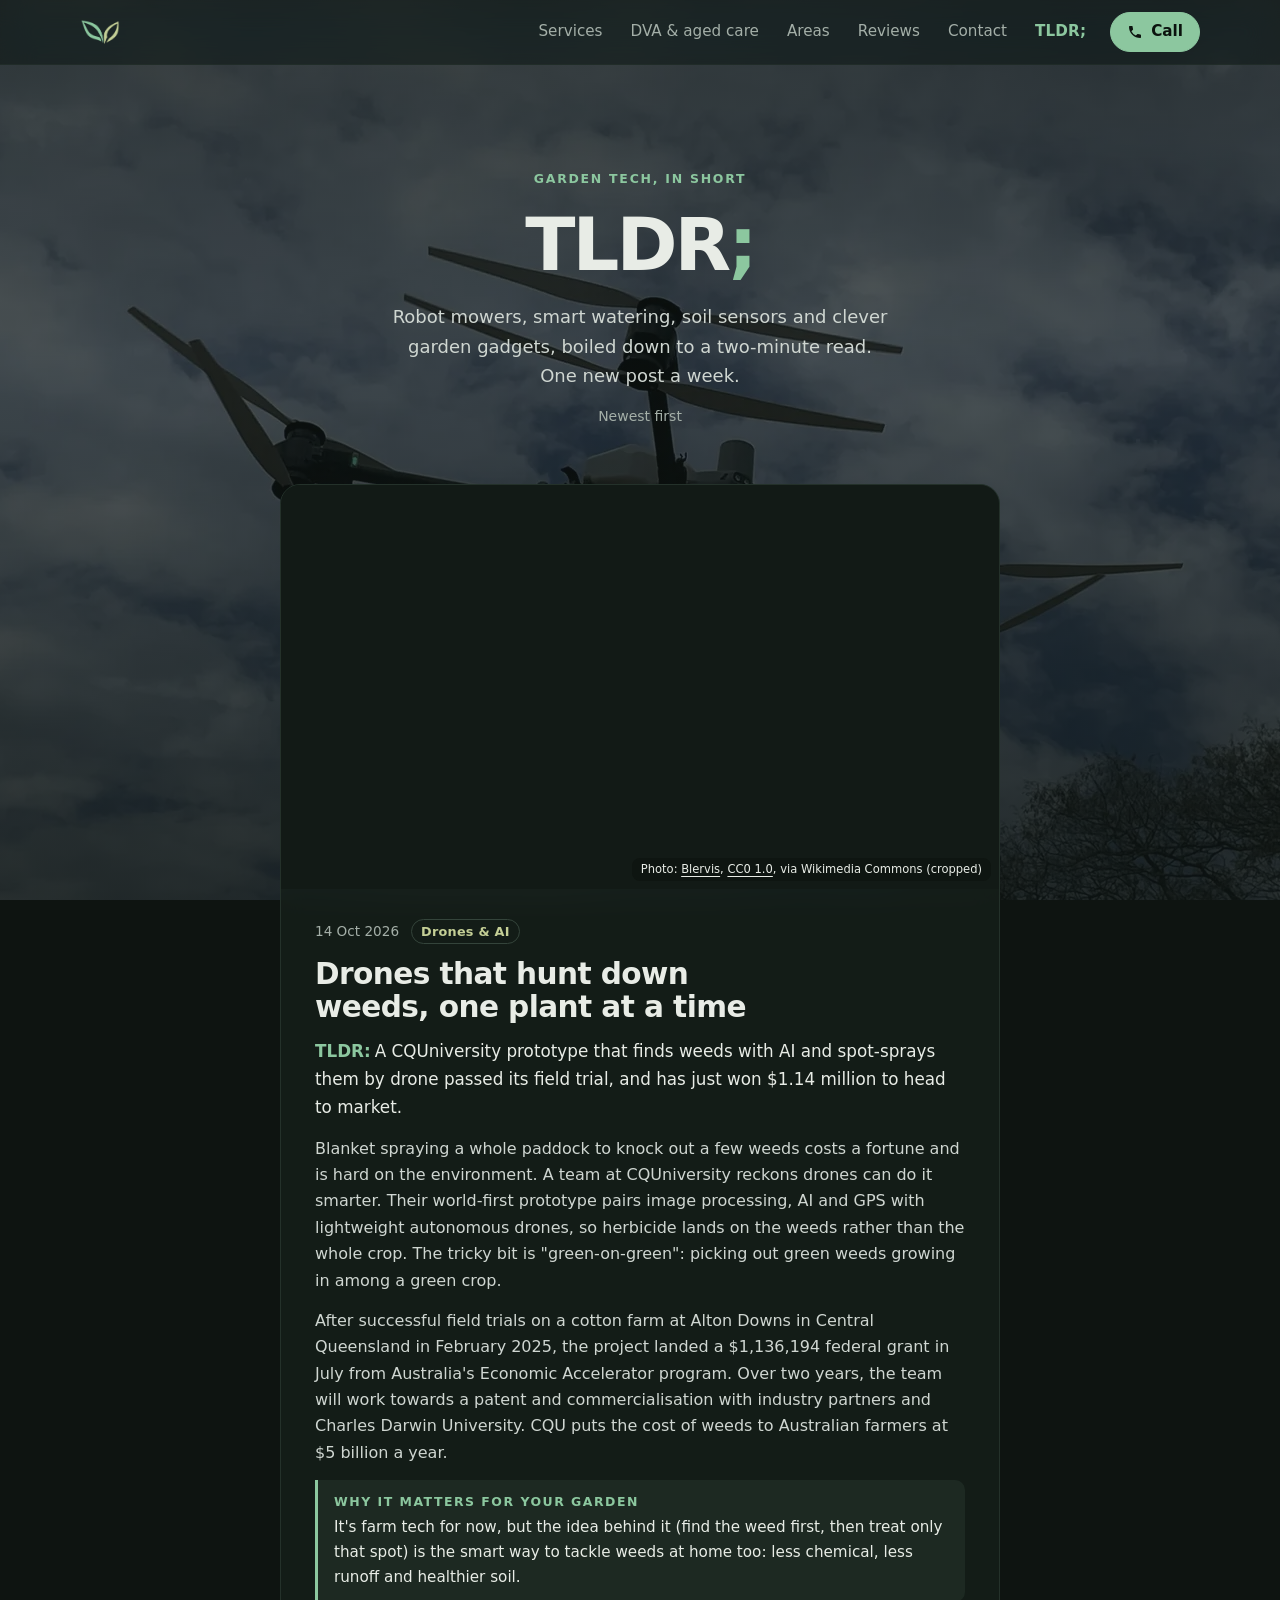
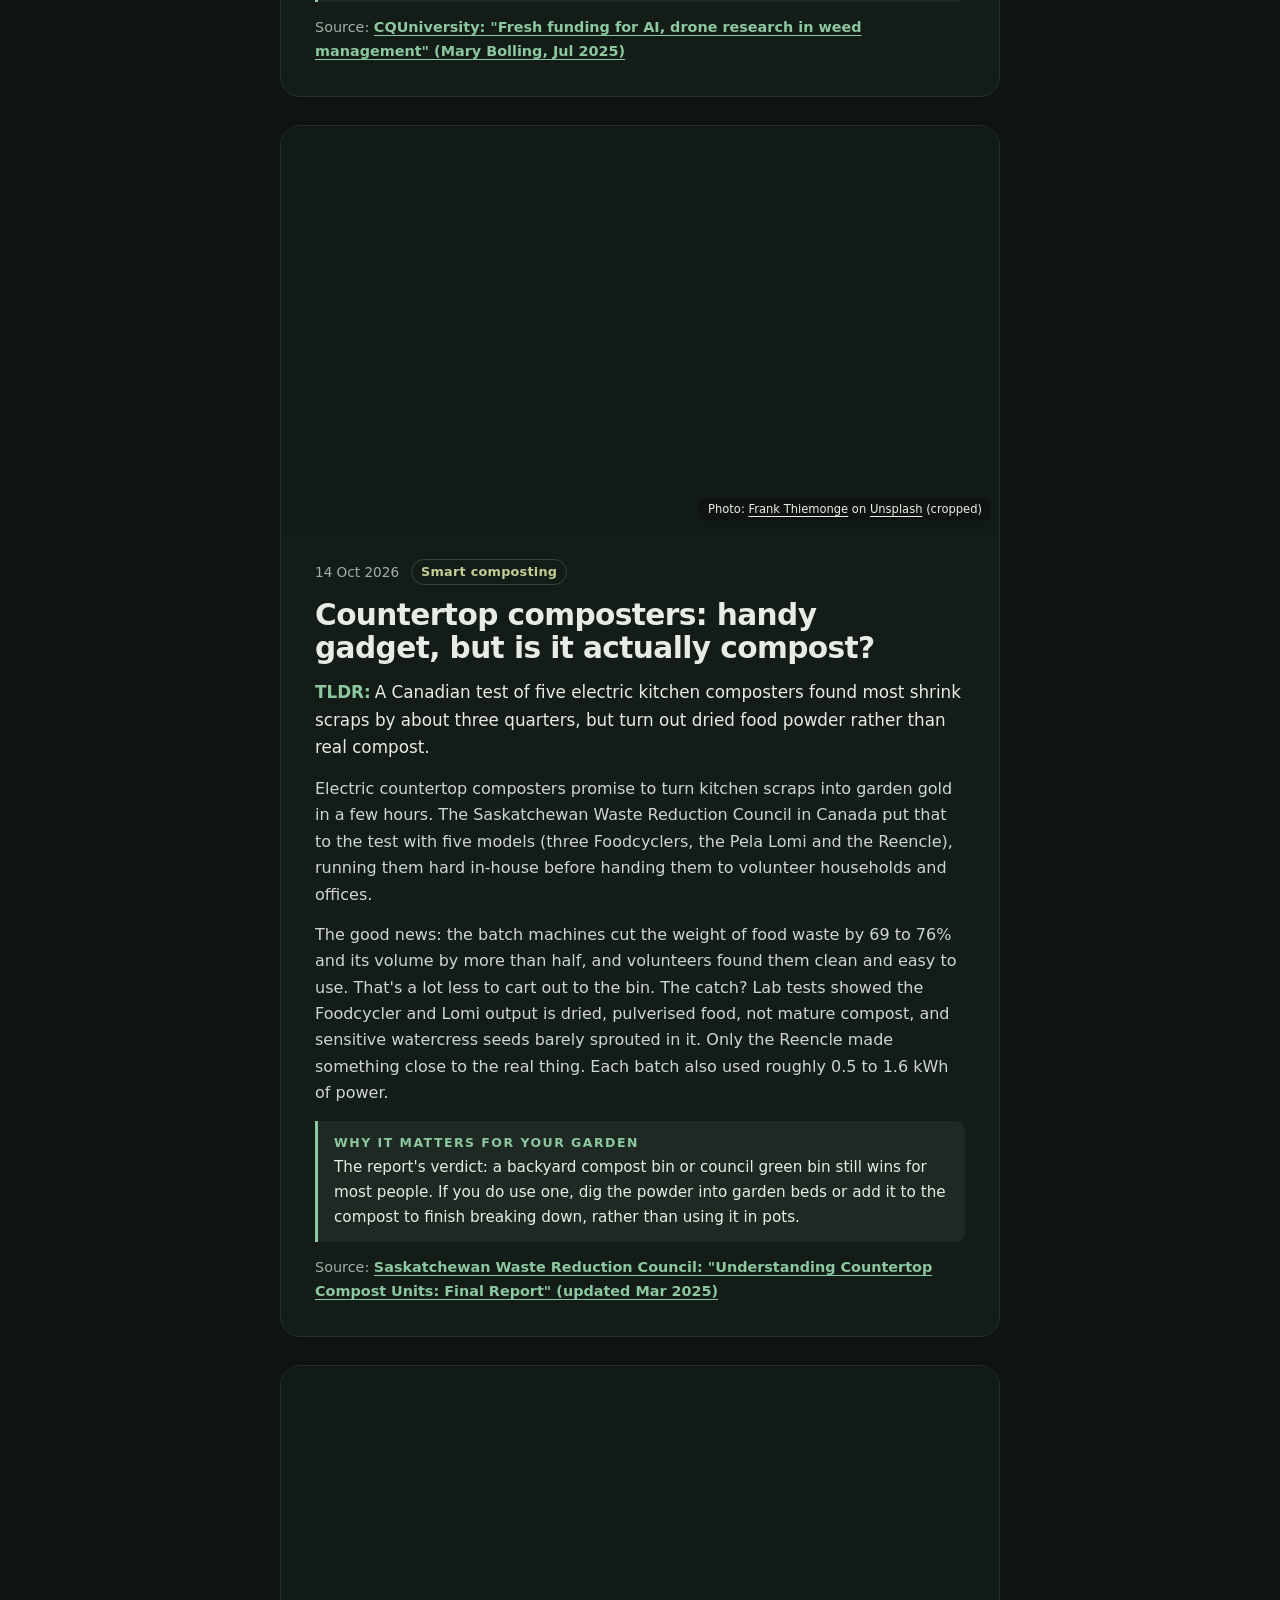
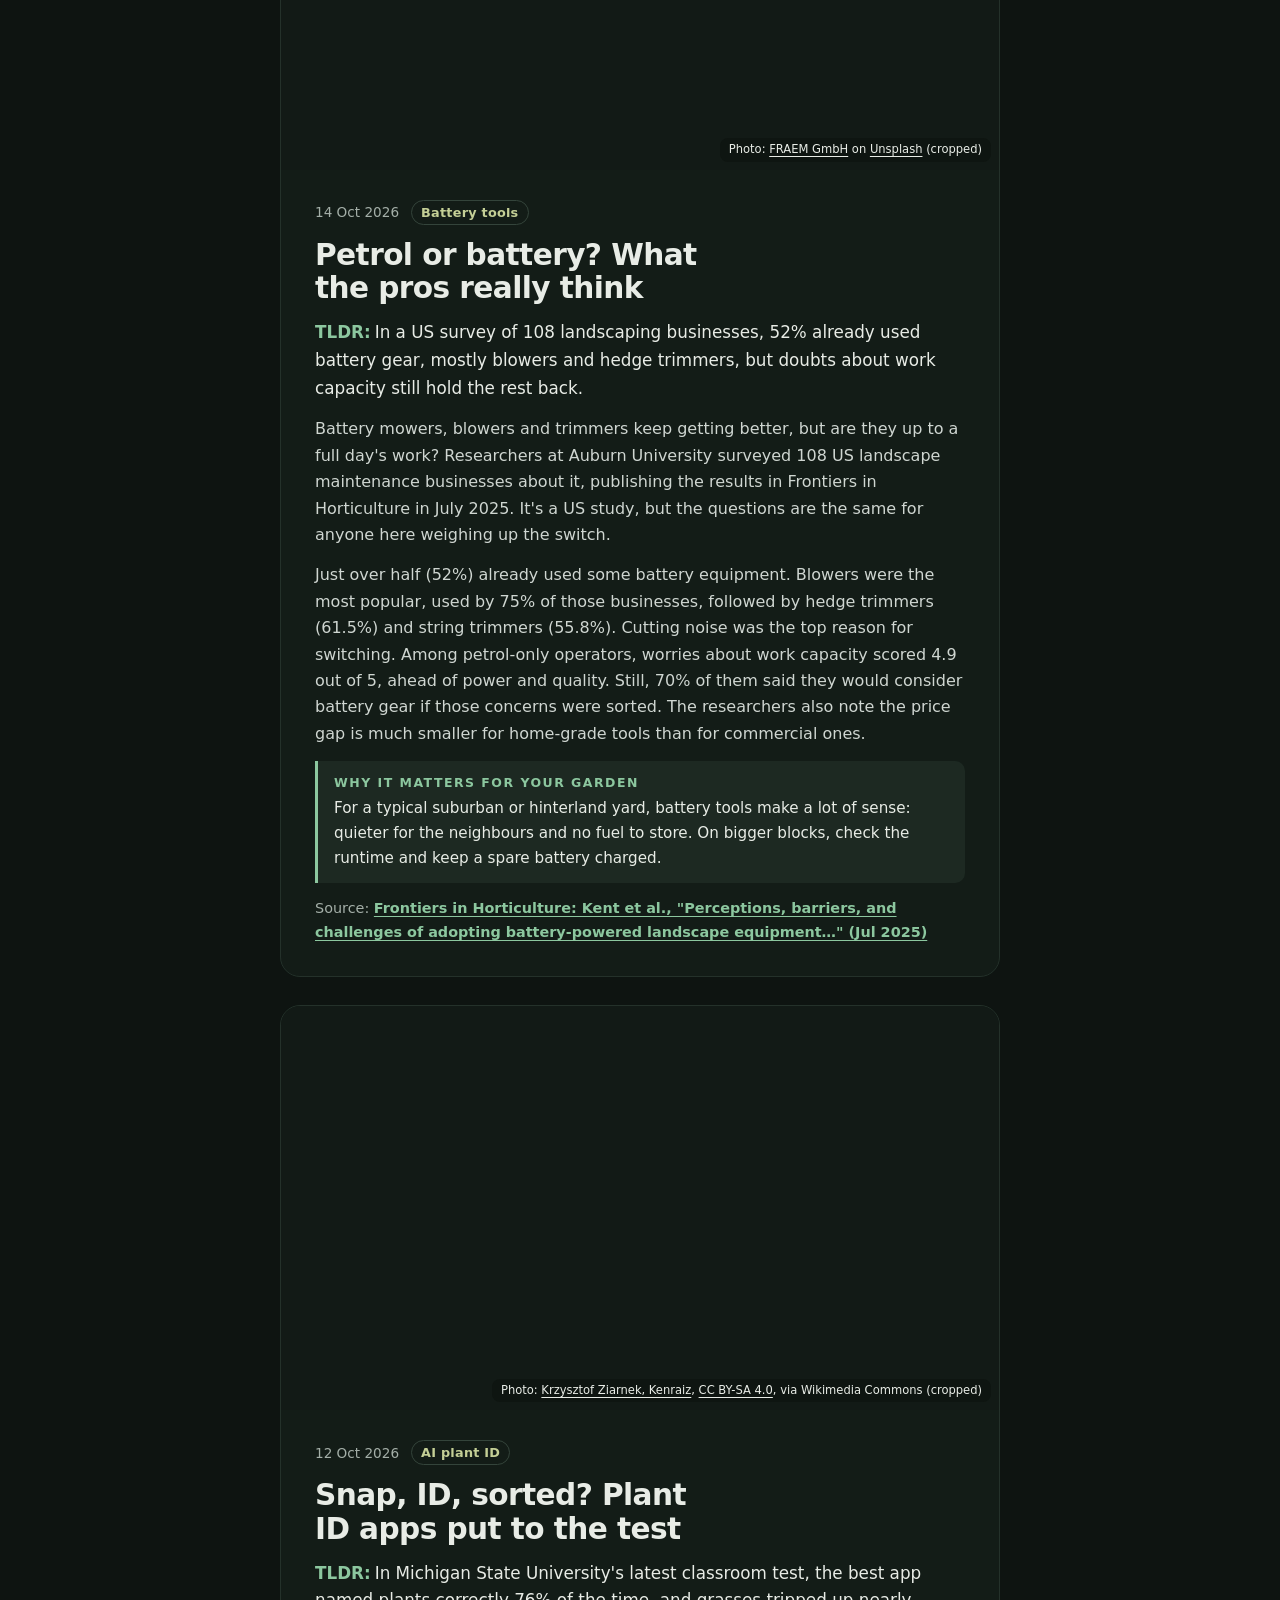
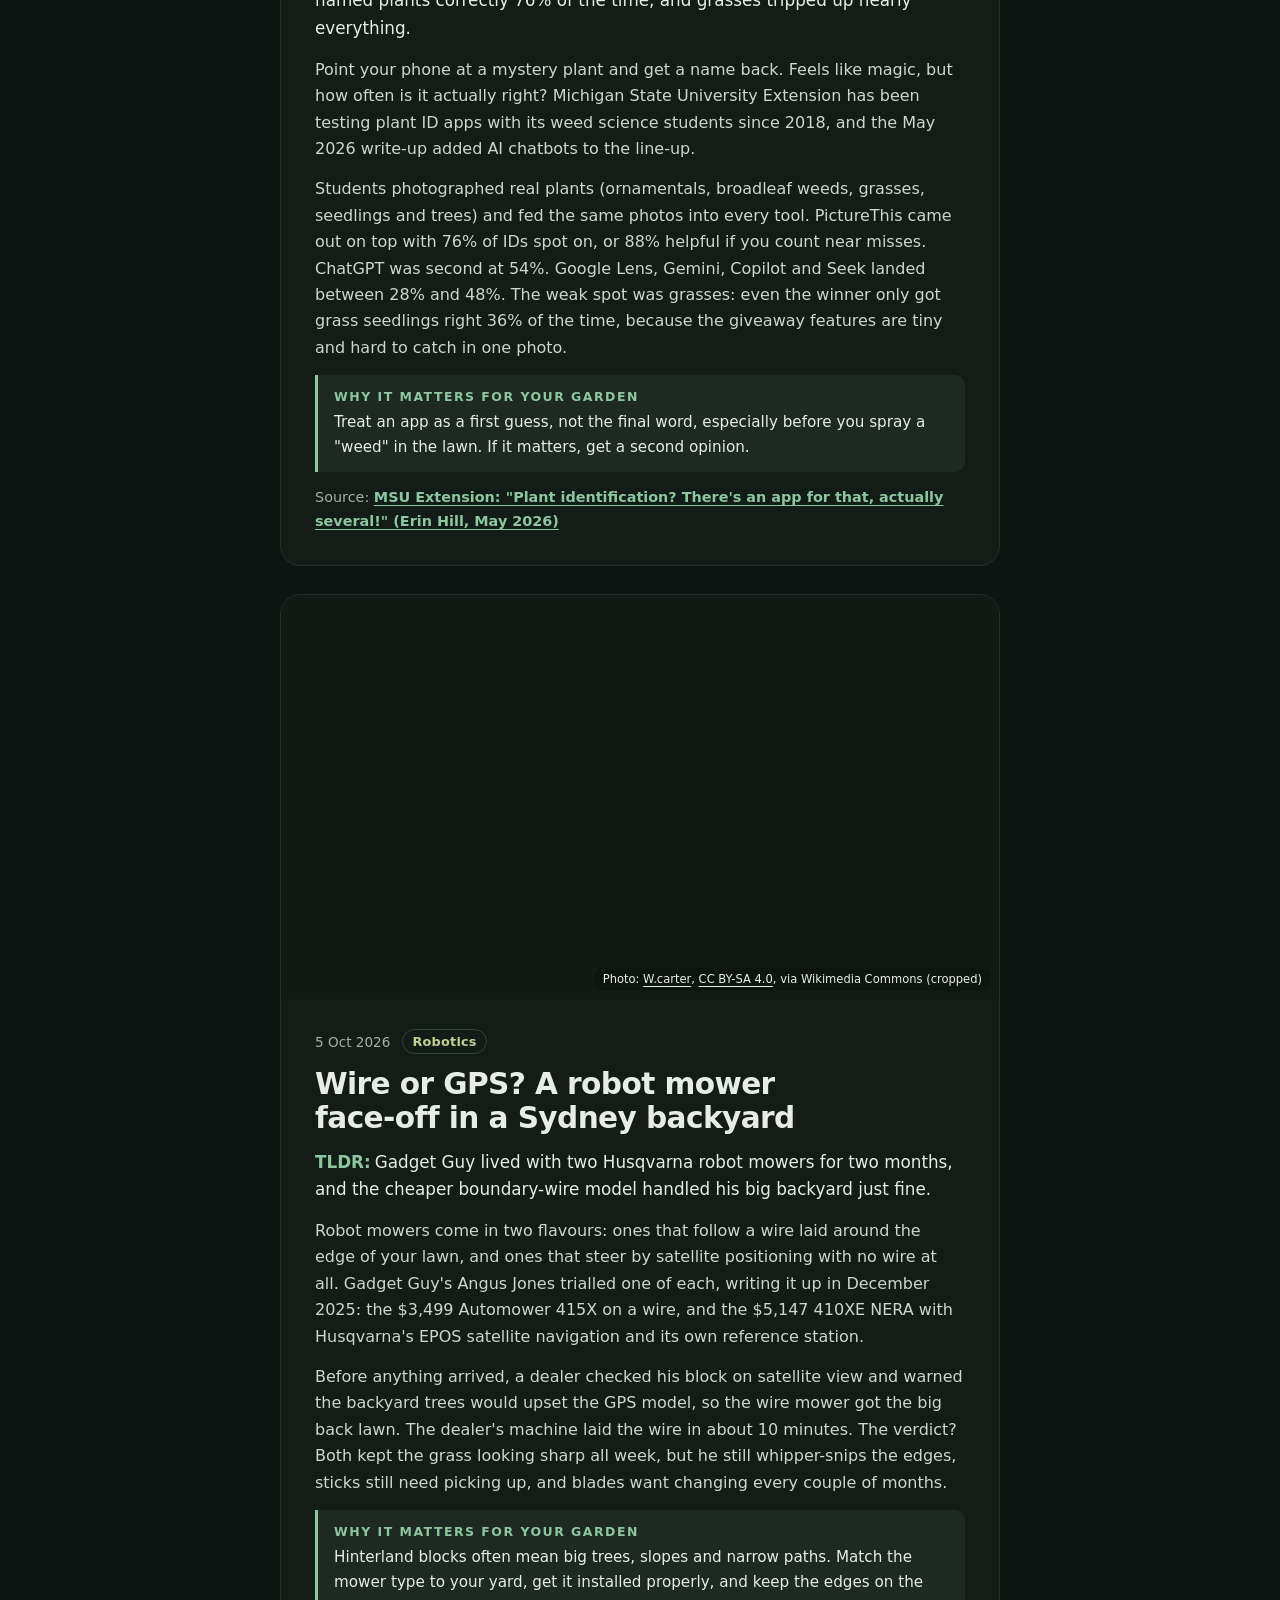
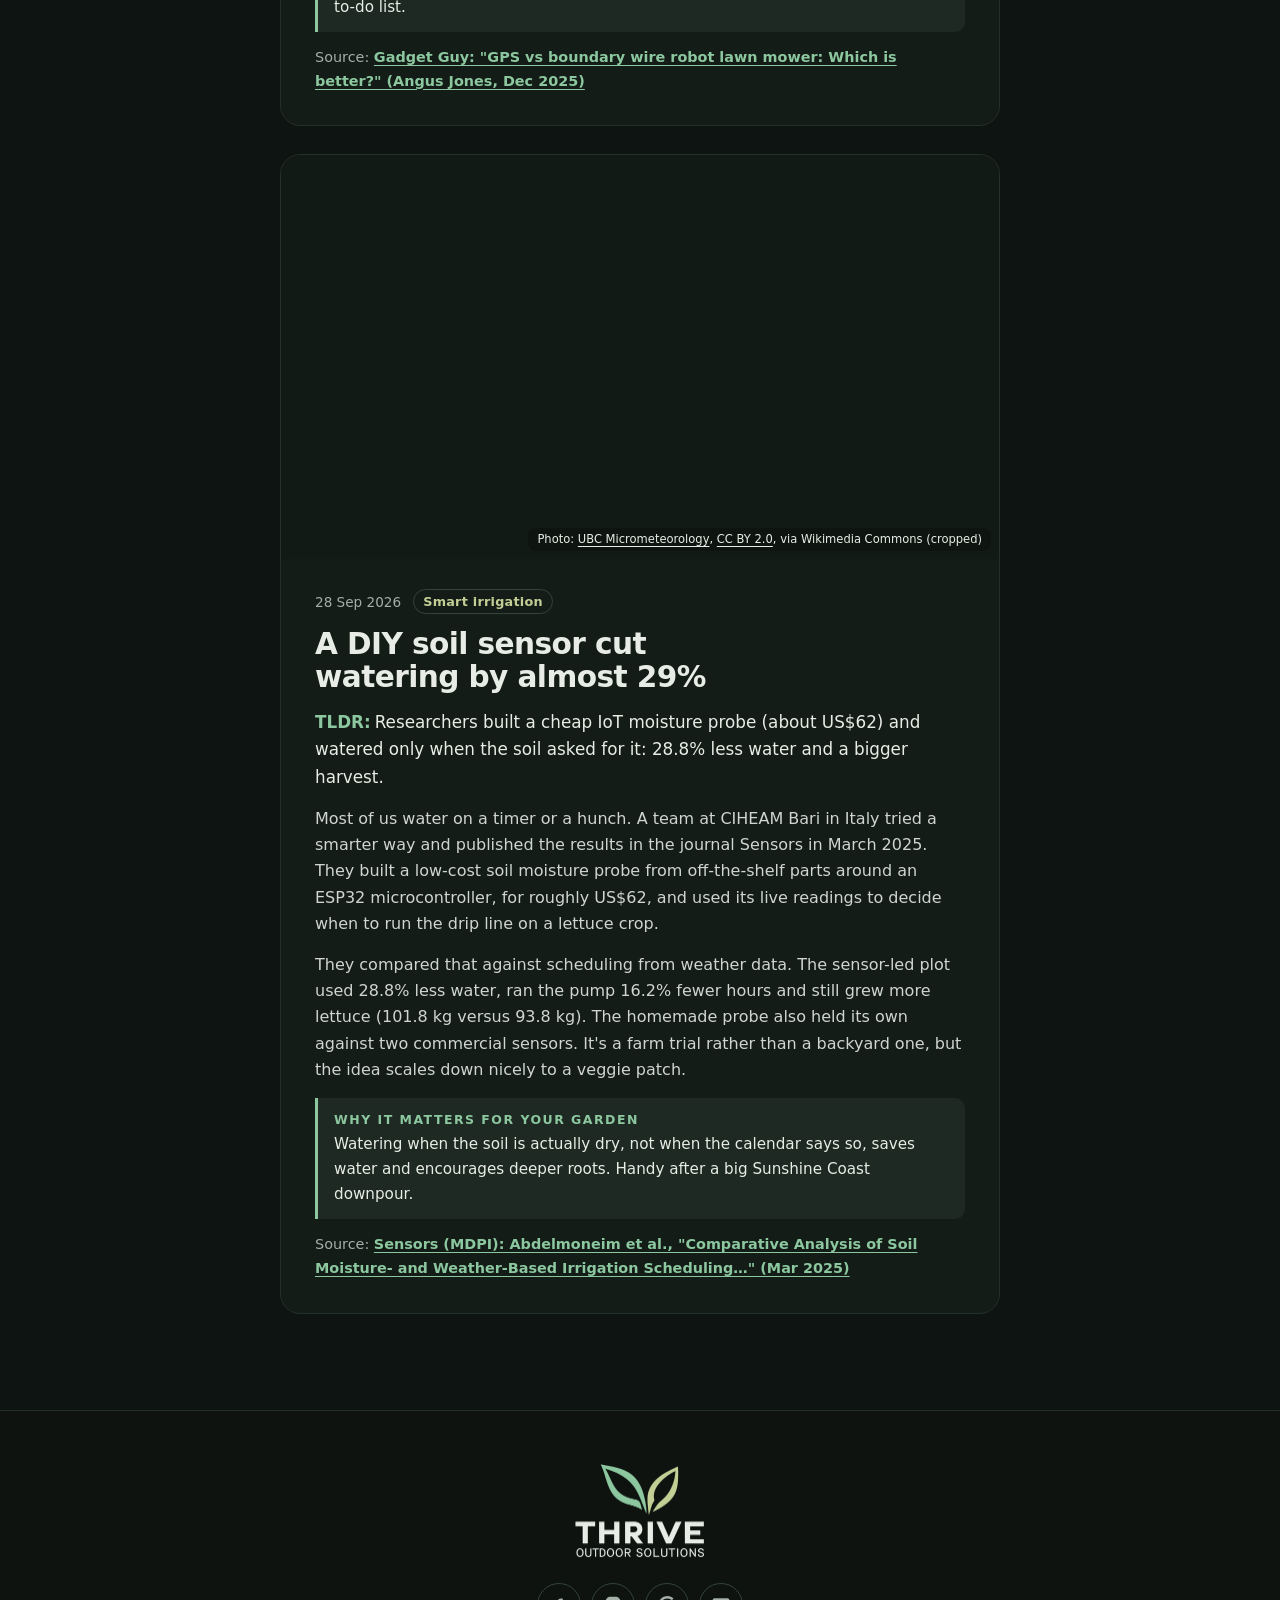
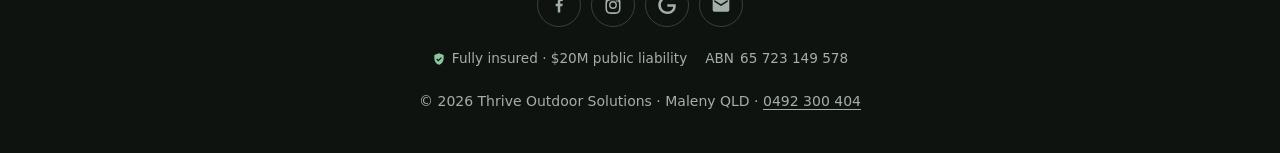
==== tldr/index.html @ 722aff58 "v19: coastal suburbs on service map Co-authored-by: Dante <realrealdante@users.noreply.github.com>" ====
<!doctype html>
<!--
  TLDR; feed. HOW TO ADD A WEEKLY POST (newest first, no build step):
  1. Photo: a properly licensed image (Wikimedia Commons CC0/CC BY/CC BY-SA, Unsplash/Pexels licence, or an
     official press image cleared for editorial use). Crop to 16:9, save EXIF-free as
     images/tldr-<slug>-800.webp/.jpg and images/tldr-<slug>-1600.webp/.jpg (e.g. with Pillow or Squoosh).
  2. Copy the newest <article class="post"> block below, paste it ABOVE it, and change: id, data-bg / data-bg-sm,
     the image paths + alt, the photo credit + licence, <time datetime> + date text, the tag, headline, TLDR line,
     the 100-170 word write-up, "Why it matters", and the Source link (keep target="_blank" rel="noopener noreferrer").
  3. Update <lastmod> for /tldr/ in sitemap.xml. That's it: the reveal animation and living background pick it up.
  No photo? Leave out data-bg/data-bg-sm and the <figure>; the background falls back to the job photos.
-->
<html lang="en-AU">
<head>
  <meta charset="utf-8">
  <meta name="viewport" content="width=device-width, initial-scale=1">
  <meta name="format-detection" content="telephone=no">
  <title>TLDR; Garden tech, in short | Thrive Outdoor Solutions</title>
  <meta name="description" content="Garden tech, in short: quick, plain-English reads on robot mowers, smart irrigation, soil sensors, AI plant ID and more. New post weekly.">
  <link rel="canonical" href="https://www.thriveoutdoorsolutions.com.au/tldr/">
  <meta name="theme-color" content="#0e1411">
  <link rel="icon" type="image/png" sizes="32x32" href="../images/favicon-32.png">
  <link rel="apple-touch-icon" href="../images/apple-touch-icon.png">
  <meta property="og:type" content="website">
  <meta property="og:locale" content="en_AU">
  <meta property="og:site_name" content="Thrive Outdoor Solutions">
  <meta property="og:url" content="https://www.thriveoutdoorsolutions.com.au/tldr/">
  <meta property="og:title" content="TLDR; Garden tech, in short | Thrive Outdoor Solutions">
  <meta property="og:description" content="Garden tech, in short: quick, plain-English reads on robot mowers, smart irrigation, soil sensors, AI plant ID and more. New post weekly.">
  <meta property="og:image" content="https://www.thriveoutdoorsolutions.com.au/images/og-image-v2.jpg">
  <meta property="og:image:width" content="1200">
  <meta property="og:image:height" content="630">
  <meta property="og:image:alt" content="Thrive Outdoor Solutions logo: two green leaves above the business name on a dark background">
  <meta name="twitter:card" content="summary_large_image">
  <meta name="twitter:image" content="https://www.thriveoutdoorsolutions.com.au/images/og-image-v2.jpg">
  <link rel="stylesheet" href="../css/styles.css?v=19">
  <script>document.documentElement.classList.add('js')</script>
</head>
<body class="tldr-page">
  <a class="skip" href="#main">Skip to content</a>
  <div class="tldr-bg" aria-hidden="true" data-fallback="../images/show-pool-1200.webp ../images/show-house-1200.webp ../images/show-path-1200.webp ../images/show-paving-1200.webp ../images/show-hedges-1200.webp ../images/show-street-1200.webp"></div>

  <header class="site-header">
    <div class="wrap header-inner">
      <a class="brand" href="../" aria-label="Thrive Outdoor Solutions, home">
        <img src="../images/logo-mark.png" width="48" height="32" alt="">
      </a>
      <nav class="nav" aria-label="Main">
        <a href="../#services">Services</a>
        <a href="../#care">DVA &amp; aged care</a>
        <a href="../#local">Areas</a>
        <a href="../#reviews">Reviews</a>
        <a href="../#quote">Contact</a>
        <a class="nav-tldr" href="./" aria-current="page">TLDR;</a>
      </nav>
      <a class="tldr-m" href="./" aria-current="page">TLDR;</a>
      <a class="btn btn-sm" href="tel:0492300404">
        <svg aria-hidden="true" viewBox="0 0 24 24" width="16" height="16"><path fill="currentColor" d="M6.6 10.8a15.5 15.5 0 0 0 6.6 6.6l2.2-2.2c.3-.3.7-.4 1-.2 1.1.4 2.3.6 3.6.6.6 0 1 .4 1 1V20c0 .6-.4 1-1 1A17 17 0 0 1 3 4c0-.6.4-1 1-1h3.5c.6 0 1 .4 1 1 0 1.3.2 2.5.6 3.6.1.3 0 .7-.2 1z"/></svg>
        Call
      </a>
    </div>
  </header>

  <main id="main">
    <header class="wrap tldr-head">
      <p class="eyebrow">Garden tech, in short</p>
      <h1>TLDR<span class="semi">;</span></h1>
      <p class="lede">Robot mowers, smart watering, soil sensors and clever garden gadgets, boiled down to a two-minute read. One new post a week.</p>
      <p class="fine">Newest first</p>
    </header>

    <div class="feed">
      <!-- POST 2026-10-14 -->
      <article class="post" id="ai-weed-drones-cqu" data-bg="../images/tldr-weed-drones-1600.webp" data-bg-sm="../images/tldr-weed-drones-800.webp" aria-labelledby="ai-weed-drones-cqu-h">
        <figure class="post-media">
          <picture>
            <source type="image/webp" srcset="../images/tldr-weed-drones-800.webp 800w, ../images/tldr-weed-drones-1600.webp 1600w" sizes="(min-width: 760px) 720px, calc(100vw - 32px)">
            <img src="../images/tldr-weed-drones-800.jpg" srcset="../images/tldr-weed-drones-800.jpg 800w, ../images/tldr-weed-drones-1600.jpg 1600w" sizes="(min-width: 760px) 720px, calc(100vw - 32px)" width="1600" height="900" loading="lazy" decoding="async" alt="A large black agricultural spray drone with four rotors flying against a cloudy blue sky">
          </picture>
          <figcaption>Photo: <a href="https://commons.wikimedia.org/wiki/File:DJI_Agras_T50_in_flight.jpg" target="_blank" rel="noopener noreferrer">Blervis</a>, <a href="https://creativecommons.org/publicdomain/zero/1.0/" target="_blank" rel="noopener noreferrer">CC0 1.0</a>, via Wikimedia Commons (cropped)</figcaption>
        </figure>
        <div class="post-body">
          <p class="post-meta"><time datetime="2026-10-14">14 Oct 2026</time><span class="tag">Drones &amp; AI</span></p>
          <h2 id="ai-weed-drones-cqu-h">Drones that hunt down weeds, one plant at a time</h2>
          <p class="post-tldr"><strong>TLDR:</strong>A CQUniversity prototype that finds weeds with AI and spot-sprays them by drone passed its field trial, and has just won $1.14 million to head to market.</p>
          <p class="post-text">Blanket spraying a whole paddock to knock out a few weeds costs a fortune and is hard on the environment. A team at CQUniversity reckons drones can do it smarter. Their world-first prototype pairs image processing, AI and GPS with lightweight autonomous drones, so herbicide lands on the weeds rather than the whole crop. The tricky bit is "green-on-green": picking out green weeds growing in among a green crop.</p>
          <p class="post-text">After successful field trials on a cotton farm at Alton Downs in Central Queensland in February 2025, the project landed a $1,136,194 federal grant in July from Australia's Economic Accelerator program. Over two years, the team will work towards a patent and commercialisation with industry partners and Charles Darwin University. CQU puts the cost of weeds to Australian farmers at $5 billion a year.</p>
          <p class="post-why"><strong>Why it matters for your garden</strong>It's farm tech for now, but the idea behind it (find the weed first, then treat only that spot) is the smart way to tackle weeds at home too: less chemical, less runoff and healthier soil.</p>
          <p class="post-source">Source: <a href="https://www.cqu.edu.au/news/1229748/smart-money-to-take-drone-war-on-weeds-to-market" target="_blank" rel="noopener noreferrer">CQUniversity: "Fresh funding for AI, drone research in weed management" (Mary Bolling, Jul 2025)</a></p>
        </div>
      </article>
      <!-- POST 2026-10-14 -->
      <article class="post" id="countertop-composters-tested" data-bg="../images/tldr-countertop-compost-1600.webp" data-bg-sm="../images/tldr-countertop-compost-800.webp" aria-labelledby="countertop-composters-tested-h">
        <figure class="post-media">
          <picture>
            <source type="image/webp" srcset="../images/tldr-countertop-compost-800.webp 800w, ../images/tldr-countertop-compost-1600.webp 1600w" sizes="(min-width: 760px) 720px, calc(100vw - 32px)">
            <img src="../images/tldr-countertop-compost-800.jpg" srcset="../images/tldr-countertop-compost-800.jpg 800w, ../images/tldr-countertop-compost-1600.jpg 1600w" sizes="(min-width: 760px) 720px, calc(100vw - 32px)" width="1600" height="900" loading="lazy" decoding="async" alt="A wooden three-bay compost system with wire mesh sides, filled with garden clippings and a compost thermometer">
          </picture>
          <figcaption>Photo: <a href="https://unsplash.com/photos/a-couple-of-wooden-boxes-filled-with-dirt-GXEPGA3k7N0" target="_blank" rel="noopener noreferrer">Frank Thiemonge</a> on <a href="https://unsplash.com/license" target="_blank" rel="noopener noreferrer">Unsplash</a> (cropped)</figcaption>
        </figure>
        <div class="post-body">
          <p class="post-meta"><time datetime="2026-10-14">14 Oct 2026</time><span class="tag">Smart composting</span></p>
          <h2 id="countertop-composters-tested-h">Countertop composters: handy gadget, but is it actually compost?</h2>
          <p class="post-tldr"><strong>TLDR:</strong>A Canadian test of five electric kitchen composters found most shrink scraps by about three quarters, but turn out dried food powder rather than real compost.</p>
          <p class="post-text">Electric countertop composters promise to turn kitchen scraps into garden gold in a few hours. The Saskatchewan Waste Reduction Council in Canada put that to the test with five models (three Foodcyclers, the Pela Lomi and the Reencle), running them hard in-house before handing them to volunteer households and offices.</p>
          <p class="post-text">The good news: the batch machines cut the weight of food waste by 69 to 76% and its volume by more than half, and volunteers found them clean and easy to use. That's a lot less to cart out to the bin. The catch? Lab tests showed the Foodcycler and Lomi output is dried, pulverised food, not mature compost, and sensitive watercress seeds barely sprouted in it. Only the Reencle made something close to the real thing. Each batch also used roughly 0.5 to 1.6 kWh of power.</p>
          <p class="post-why"><strong>Why it matters for your garden</strong>The report's verdict: a backyard compost bin or council green bin still wins for most people. If you do use one, dig the powder into garden beds or add it to the compost to finish breaking down, rather than using it in pots.</p>
          <p class="post-source">Source: <a href="https://www.saskwastereduction.ca/wp-content/uploads/2026/04/Understanding-Countertop-Compost-Units-Mar2025.pdf" target="_blank" rel="noopener noreferrer">Saskatchewan Waste Reduction Council: "Understanding Countertop Compost Units: Final Report" (updated Mar 2025)</a></p>
        </div>
      </article>
      <!-- POST 2026-10-14 -->
      <article class="post" id="battery-tools-pros-survey" data-bg="../images/tldr-battery-tools-1600.webp" data-bg-sm="../images/tldr-battery-tools-800.webp" aria-labelledby="battery-tools-pros-survey-h">
        <figure class="post-media">
          <picture>
            <source type="image/webp" srcset="../images/tldr-battery-tools-800.webp 800w, ../images/tldr-battery-tools-1600.webp 1600w" sizes="(min-width: 760px) 720px, calc(100vw - 32px)">
            <img src="../images/tldr-battery-tools-800.jpg" srcset="../images/tldr-battery-tools-800.jpg 800w, ../images/tldr-battery-tools-1600.jpg 1600w" sizes="(min-width: 760px) 720px, calc(100vw - 32px)" width="1600" height="900" loading="lazy" decoding="async" alt="Close-up of a hedge trimmer blade cutting a dense conifer hedge, with a gardener in a green jacket and orange gloves blurred behind">
          </picture>
          <figcaption>Photo: <a href="https://unsplash.com/photos/a-person-in-a-green-jacket-is-holding-a-chainsaw-rBY5Ek86oOI" target="_blank" rel="noopener noreferrer">FRAEM GmbH</a> on <a href="https://unsplash.com/license" target="_blank" rel="noopener noreferrer">Unsplash</a> (cropped)</figcaption>
        </figure>
        <div class="post-body">
          <p class="post-meta"><time datetime="2026-10-14">14 Oct 2026</time><span class="tag">Battery tools</span></p>
          <h2 id="battery-tools-pros-survey-h">Petrol or battery? What the pros really think</h2>
          <p class="post-tldr"><strong>TLDR:</strong>In a US survey of 108 landscaping businesses, 52% already used battery gear, mostly blowers and hedge trimmers, but doubts about work capacity still hold the rest back.</p>
          <p class="post-text">Battery mowers, blowers and trimmers keep getting better, but are they up to a full day's work? Researchers at Auburn University surveyed 108 US landscape maintenance businesses about it, publishing the results in Frontiers in Horticulture in July 2025. It's a US study, but the questions are the same for anyone here weighing up the switch.</p>
          <p class="post-text">Just over half (52%) already used some battery equipment. Blowers were the most popular, used by 75% of those businesses, followed by hedge trimmers (61.5%) and string trimmers (55.8%). Cutting noise was the top reason for switching. Among petrol-only operators, worries about work capacity scored 4.9 out of 5, ahead of power and quality. Still, 70% of them said they would consider battery gear if those concerns were sorted. The researchers also note the price gap is much smaller for home-grade tools than for commercial ones.</p>
          <p class="post-why"><strong>Why it matters for your garden</strong>For a typical suburban or hinterland yard, battery tools make a lot of sense: quieter for the neighbours and no fuel to store. On bigger blocks, check the runtime and keep a spare battery charged.</p>
          <p class="post-source">Source: <a href="https://www.frontiersin.org/journals/horticulture/articles/10.3389/fhort.2025.1490879/full" target="_blank" rel="noopener noreferrer">Frontiers in Horticulture: Kent et al., "Perceptions, barriers, and challenges of adopting battery-powered landscape equipment…" (Jul 2025)</a></p>
        </div>
      </article>
      <!-- POST 2026-10-12 -->
      <article class="post" id="plant-id-apps-2026" data-bg="../images/tldr-plantain-1600.webp" data-bg-sm="../images/tldr-plantain-800.webp" aria-labelledby="plant-id-apps-2026-h">
        <figure class="post-media">
          <picture>
            <source type="image/webp" srcset="../images/tldr-plantain-800.webp 800w, ../images/tldr-plantain-1600.webp 1600w" sizes="(min-width: 760px) 720px, calc(100vw - 32px)">
            <img src="../images/tldr-plantain-800.jpg" srcset="../images/tldr-plantain-800.jpg 800w, ../images/tldr-plantain-1600.jpg 1600w" sizes="(min-width: 760px) 720px, calc(100vw - 32px)" width="1600" height="900" loading="lazy" decoding="async" alt="Close-up of a ribwort (buckhorn) plantain flower head with fine white hairs against a blurred background">
          </picture>
          <figcaption>Photo: <a href="https://commons.wikimedia.org/wiki/File:Plantago_lanceolata_kz07.jpg" target="_blank" rel="noopener noreferrer">Krzysztof Ziarnek, Kenraiz</a>, <a href="https://creativecommons.org/licenses/by-sa/4.0/" target="_blank" rel="noopener noreferrer">CC BY-SA 4.0</a>, via Wikimedia Commons (cropped)</figcaption>
        </figure>
        <div class="post-body">
          <p class="post-meta"><time datetime="2026-10-12">12 Oct 2026</time><span class="tag">AI plant ID</span></p>
          <h2 id="plant-id-apps-2026-h">Snap, ID, sorted? Plant ID apps put to the test</h2>
          <p class="post-tldr"><strong>TLDR:</strong>In Michigan State University's latest classroom test, the best app named plants correctly 76% of the time, and grasses tripped up nearly everything.</p>
          <p class="post-text">Point your phone at a mystery plant and get a name back. Feels like magic, but how often is it actually right? Michigan State University Extension has been testing plant ID apps with its weed science students since 2018, and the May 2026 write-up added AI chatbots to the line-up.</p>
          <p class="post-text">Students photographed real plants (ornamentals, broadleaf weeds, grasses, seedlings and trees) and fed the same photos into every tool. PictureThis came out on top with 76% of IDs spot on, or 88% helpful if you count near misses. ChatGPT was second at 54%. Google Lens, Gemini, Copilot and Seek landed between 28% and 48%. The weak spot was grasses: even the winner only got grass seedlings right 36% of the time, because the giveaway features are tiny and hard to catch in one photo.</p>
          <p class="post-why"><strong>Why it matters for your garden</strong>Treat an app as a first guess, not the final word, especially before you spray a "weed" in the lawn. If it matters, get a second opinion.</p>
          <p class="post-source">Source: <a href="https://www.canr.msu.edu/news/plant-identification-theres-an-app-for-that-actually-several" target="_blank" rel="noopener noreferrer">MSU Extension: "Plant identification? There's an app for that, actually several!" (Erin Hill, May 2026)</a></p>
        </div>
      </article>
      <!-- POST 2026-10-05 -->
      <article class="post" id="robot-mower-wire-vs-gps" data-bg="../images/tldr-robot-mower-1600.webp" data-bg-sm="../images/tldr-robot-mower-800.webp" aria-labelledby="robot-mower-wire-vs-gps-h">
        <figure class="post-media">
          <picture>
            <source type="image/webp" srcset="../images/tldr-robot-mower-800.webp 800w, ../images/tldr-robot-mower-1600.webp 1600w" sizes="(min-width: 760px) 720px, calc(100vw - 32px)">
            <img src="../images/tldr-robot-mower-800.jpg" srcset="../images/tldr-robot-mower-800.jpg 800w, ../images/tldr-robot-mower-1600.jpg 1600w" sizes="(min-width: 760px) 720px, calc(100vw - 32px)" width="1600" height="900" loading="lazy" decoding="async" alt="A small grey Husqvarna robot mower sitting on a large, freshly striped green lawn">
          </picture>
          <figcaption>Photo: <a href="https://commons.wikimedia.org/wiki/File:Husqvarna_Automower_308_with_track_marks_in_lawn.jpg" target="_blank" rel="noopener noreferrer">W.carter</a>, <a href="https://creativecommons.org/licenses/by-sa/4.0/" target="_blank" rel="noopener noreferrer">CC BY-SA 4.0</a>, via Wikimedia Commons (cropped)</figcaption>
        </figure>
        <div class="post-body">
          <p class="post-meta"><time datetime="2026-10-05">5 Oct 2026</time><span class="tag">Robotics</span></p>
          <h2 id="robot-mower-wire-vs-gps-h">Wire or GPS? A robot mower face-off in a Sydney backyard</h2>
          <p class="post-tldr"><strong>TLDR:</strong>Gadget Guy lived with two Husqvarna robot mowers for two months, and the cheaper boundary-wire model handled his big backyard just fine.</p>
          <p class="post-text">Robot mowers come in two flavours: ones that follow a wire laid around the edge of your lawn, and ones that steer by satellite positioning with no wire at all. Gadget Guy's Angus Jones trialled one of each, writing it up in December 2025: the $3,499 Automower 415X on a wire, and the $5,147 410XE NERA with Husqvarna's EPOS satellite navigation and its own reference station.</p>
          <p class="post-text">Before anything arrived, a dealer checked his block on satellite view and warned the backyard trees would upset the GPS model, so the wire mower got the big back lawn. The dealer's machine laid the wire in about 10 minutes. The verdict? Both kept the grass looking sharp all week, but he still whipper-snips the edges, sticks still need picking up, and blades want changing every couple of months.</p>
          <p class="post-why"><strong>Why it matters for your garden</strong>Hinterland blocks often mean big trees, slopes and narrow paths. Match the mower type to your yard, get it installed properly, and keep the edges on the to-do list.</p>
          <p class="post-source">Source: <a href="https://www.gadgetguy.com.au/robot-lawn-mower-gps-boundary-wire-which-is-better/" target="_blank" rel="noopener noreferrer">Gadget Guy: "GPS vs boundary wire robot lawn mower: Which is better?" (Angus Jones, Dec 2025)</a></p>
        </div>
      </article>
      <!-- POST 2026-09-28 -->
      <article class="post" id="diy-soil-sensor-irrigation" data-bg="../images/tldr-soil-sensors-1600.webp" data-bg-sm="../images/tldr-soil-sensors-800.webp" aria-labelledby="diy-soil-sensor-irrigation-h">
        <figure class="post-media">
          <picture>
            <source type="image/webp" srcset="../images/tldr-soil-sensors-800.webp 800w, ../images/tldr-soil-sensors-1600.webp 1600w" sizes="(min-width: 760px) 720px, calc(100vw - 32px)">
            <img src="../images/tldr-soil-sensors-800.jpg" srcset="../images/tldr-soil-sensors-800.jpg 800w, ../images/tldr-soil-sensors-1600.jpg 1600w" sizes="(min-width: 760px) 720px, calc(100vw - 32px)" width="1600" height="900" loading="lazy" decoding="async" alt="Soil sensor cables running into a freshly dug hole in grassy ground, with a tape measure showing the depth">
          </picture>
          <figcaption>Photo: <a href="https://commons.wikimedia.org/wiki/File:Installation_of_soil_sensors.jpg" target="_blank" rel="noopener noreferrer">UBC Micrometeorology</a>, <a href="https://creativecommons.org/licenses/by/2.0/" target="_blank" rel="noopener noreferrer">CC BY 2.0</a>, via Wikimedia Commons (cropped)</figcaption>
        </figure>
        <div class="post-body">
          <p class="post-meta"><time datetime="2026-09-28">28 Sep 2026</time><span class="tag">Smart irrigation</span></p>
          <h2 id="diy-soil-sensor-irrigation-h">A DIY soil sensor cut watering by almost 29%</h2>
          <p class="post-tldr"><strong>TLDR:</strong>Researchers built a cheap IoT moisture probe (about US$62) and watered only when the soil asked for it: 28.8% less water and a bigger harvest.</p>
          <p class="post-text">Most of us water on a timer or a hunch. A team at CIHEAM Bari in Italy tried a smarter way and published the results in the journal Sensors in March 2025. They built a low-cost soil moisture probe from off-the-shelf parts around an ESP32 microcontroller, for roughly US$62, and used its live readings to decide when to run the drip line on a lettuce crop.</p>
          <p class="post-text">They compared that against scheduling from weather data. The sensor-led plot used 28.8% less water, ran the pump 16.2% fewer hours and still grew more lettuce (101.8 kg versus 93.8 kg). The homemade probe also held its own against two commercial sensors. It's a farm trial rather than a backyard one, but the idea scales down nicely to a veggie patch.</p>
          <p class="post-why"><strong>Why it matters for your garden</strong>Watering when the soil is actually dry, not when the calendar says so, saves water and encourages deeper roots. Handy after a big Sunshine Coast downpour.</p>
          <p class="post-source">Source: <a href="https://www.mdpi.com/1424-8220/25/5/1568" target="_blank" rel="noopener noreferrer">Sensors (MDPI): Abdelmoneim et al., "Comparative Analysis of Soil Moisture- and Weather-Based Irrigation Scheduling…" (Mar 2025)</a></p>
        </div>
      </article>
    </div>
  </main>

  <footer class="site-footer">
    <div class="wrap footer-inner">
      <img class="footer-logo" src="../images/logo-full-dark.png" width="140" height="104" alt="Thrive Outdoor Solutions">
      <div class="footer-links">
        <a href="https://www.facebook.com/thriveoutdoorsolutions" target="_blank" rel="noopener noreferrer" aria-label="Thrive Outdoor Solutions on Facebook">
          <svg aria-hidden="true" viewBox="0 0 24 24" width="20" height="20"><path fill="currentColor" d="M13.5 21v-7.5H16l.4-3h-2.9V8.6c0-.9.3-1.5 1.5-1.5h1.6V4.4c-.3 0-1.2-.1-2.3-.1-2.3 0-3.8 1.4-3.8 3.9v2.3H8v3h2.5V21z"/></svg>
        </a>
        <a href="https://www.instagram.com/thriveoutdoorsolutions/" target="_blank" rel="noopener noreferrer" aria-label="Thrive Outdoor Solutions on Instagram">
          <svg aria-hidden="true" viewBox="0 0 24 24" width="20" height="20"><path fill="currentColor" d="M12 7.3a4.7 4.7 0 1 0 0 9.4 4.7 4.7 0 0 0 0-9.4zm0 7.7a3 3 0 1 1 0-6 3 3 0 0 1 0 6zm6-7.9a1.1 1.1 0 1 1-2.2 0 1.1 1.1 0 0 1 2.2 0zM21 8.3c0-1.7-.5-3.2-1.7-4.4C18.1 2.7 16.6 2.3 15 2.2c-1.7-.1-4.3-.1-6 0-1.6.1-3.1.5-4.3 1.7S3.1 6.6 3 8.3c-.1 1.7-.1 6.8 0 8.4.1 1.6.5 3.1 1.7 4.3 1.2 1.2 2.7 1.6 4.3 1.7 1.7.1 4.3.1 6 0 1.6-.1 3.1-.5 4.3-1.7 1.2-1.2 1.6-2.7 1.7-4.3.1-1.7.1-6.7 0-8.4zm-2.2 10.2a3.4 3.4 0 0 1-1.9 1.9c-1.3.5-4.4.4-4.9.4s-3.6.1-4.9-.4a3.4 3.4 0 0 1-1.9-1.9c-.5-1.3-.4-4.4-.4-4.9s-.1-3.6.4-4.9a3.4 3.4 0 0 1 1.9-1.9c1.3-.5 4.4-.4 4.9-.4s3.6-.1 4.9.4a3.4 3.4 0 0 1 1.9 1.9c.5 1.3.4 4.4.4 4.9s.1 3.6-.4 4.9z"/></svg>
        </a>
        <a href="https://www.google.com/maps?cid=14386175522178846884" rel="noopener" target="_blank" aria-label="Find Thrive Outdoor Solutions on Google">
          <svg aria-hidden="true" viewBox="0 0 24 24" width="18" height="18"><path fill="currentColor" d="M12.48 10.92v3.28h7.84c-.24 1.84-.85 3.19-1.79 4.13-1.15 1.15-2.93 2.4-6.05 2.4-4.83 0-8.6-3.89-8.6-8.72s3.77-8.72 8.6-8.72c2.6 0 4.51 1.03 5.91 2.35l2.31-2.31C18.75 1.44 16.13 0 12.48 0 5.87 0 .31 5.39.31 12s5.56 12 12.17 12c3.57 0 6.27-1.17 8.37-3.36 2.16-2.16 2.84-5.21 2.84-7.67 0-.76-.05-1.47-.17-2.05H12.48z"/></svg>
        </a>
        <a href="mailto:thriveoutdoorsolutions@gmail.com" aria-label="Email Thrive Outdoor Solutions">
          <svg aria-hidden="true" viewBox="0 0 24 24" width="20" height="20"><path fill="currentColor" d="M20 4H4a2 2 0 0 0-2 2v12a2 2 0 0 0 2 2h16a2 2 0 0 0 2-2V6a2 2 0 0 0-2-2zm0 4.2-8 5-8-5V6l8 5 8-5z"/></svg>
        </a>
      </div>
      <p class="footer-trust">
        <span><svg aria-hidden="true" viewBox="0 0 24 24" width="14" height="14"><path fill="currentColor" d="M12 2 4 5v6c0 5 3.4 9.6 8 11 4.6-1.4 8-6 8-11V5l-8-3zm-1.2 14.2-3.5-3.5 1.4-1.4 2.1 2.1 4.6-4.6 1.4 1.4-6 6z"/></svg>Fully insured &middot; $20M public liability</span>
        <span>ABN<span translate="no" x-apple-data-detectors="false">65&#8203; 723&#8203; 149&#8203; 578</span></span>
      </p>
      <p class="fine">&copy; <span id="year">2026</span> Thrive Outdoor Solutions &middot; Maleny QLD &middot; <a href="tel:0492300404">0492 300 404</a></p>
    </div>
  </footer>

  <script src="../js/main.js?v=17" defer></script>
</body>
</html>
---- css/styles.css ----
/* Thrive Outdoor Solutions — minimal dark theme */
:root {
  --bg: #0e1411;
  --bg-alt: #121a16;
  --surface: #161f1a;
  --line: #24312a;
  --text: #e8ece6;
  --muted: #a4afa8;
  --accent: #8cc79f;
  --accent-2: #c4cf96;
  --accent-ink: #0b130e;
  --radius: 14px;
  --wrap: 1120px;
  --font: ui-sans-serif, system-ui, -apple-system, "Segoe UI", Roboto, "Helvetica Neue", Arial, sans-serif;
}

*, *::before, *::after { box-sizing: border-box; }
html { scroll-behavior: smooth; scroll-padding-top: 76px; -webkit-text-size-adjust: 100%; }
body {
  margin: 0;
  background: var(--bg);
  color: var(--text);
  font: 400 1rem/1.65 var(--font);
  -webkit-font-smoothing: antialiased;
}
img { display: block; max-width: 100%; height: auto; }
a { color: var(--accent); text-underline-offset: 3px; }
a:hover { color: var(--text); }
:focus-visible { outline: 2px solid var(--accent); outline-offset: 3px; border-radius: 4px; }
h1, h2, h3 { margin: 0; line-height: 1.12; letter-spacing: -0.02em; font-weight: 650; }
p { margin: 0; }

.wrap { width: min(100% - 40px, var(--wrap)); margin-inline: auto; }
.skip { position: absolute; left: -999px; top: 8px; background: var(--accent); color: var(--accent-ink); padding: 8px 14px; border-radius: 8px; z-index: 100; }
.skip:focus { left: 12px; }

.eyebrow {
  display: block;
  font-size: .78rem;
  font-weight: 600;
  letter-spacing: .14em;
  text-transform: uppercase;
  color: var(--accent);
  margin-bottom: 14px;
}
.muted { color: var(--muted); }
.fine { font-size: .875rem; color: var(--muted); }
.accent { color: var(--accent); }

/* Buttons */
.btn {
  display: inline-flex; align-items: center; justify-content: center; gap: 8px;
  min-height: 48px; padding: 0 22px;
  border: 1px solid var(--accent); border-radius: 999px;
  background: var(--accent); color: var(--accent-ink);
  font: 600 1rem/1 var(--font); text-decoration: none; cursor: pointer;
  transition: background-color .15s, color .15s, border-color .15s;
}
.btn:hover { background: #a6d6b5; border-color: #a6d6b5; color: var(--accent-ink); }
.btn-ghost { background: rgba(14, 20, 17, .78); color: var(--text); border-color: rgba(232, 236, 230, .8); }
.btn-ghost:hover { background: rgba(14, 20, 17, .88); border-color: var(--accent); color: var(--accent); }
.btn-sm { min-height: 40px; padding: 0 16px; font-size: .95rem; }
.btn-block { width: 100%; }

/* Header */
.site-header {
  position: sticky; top: 0; z-index: 50;
  background: rgba(14, 20, 17, .92);
  border-bottom: 1px solid var(--line);
}
@supports (backdrop-filter: blur(8px)) {
  .site-header { background: rgba(14, 20, 17, .8); backdrop-filter: blur(8px); }
}
.header-inner { display: flex; align-items: center; gap: 24px; height: 64px; }
.brand { display: flex; align-items: center; gap: 10px; color: var(--text); text-decoration: none; font-weight: 700; letter-spacing: .01em; margin-right: auto; }
.brand img { width: 40px; height: auto; }
.brand em { font-style: normal; font-weight: 400; color: var(--muted); }
.nav { display: none; gap: 28px; }
.nav a { color: var(--muted); text-decoration: none; font-size: .95rem; }
.nav a:hover { color: var(--text); }

/* Hero */
.hero { padding: 48px 0 72px; }
.hero-grid { display: grid; gap: 40px; }
.hero h1 { font-size: clamp(1.9rem, 7.8vw, 4rem); max-width: 20ch; text-wrap: balance; }
.lede { margin-top: 20px; font-size: 1.125rem; color: var(--muted); max-width: 46ch; }
.actions { display: flex; flex-wrap: wrap; gap: 12px; margin-top: 32px; }
.hero .fine { margin-top: 20px; }
.hero-media { margin: 0; position: relative; }

/* Sections */
.section { padding: 80px 0; border-top: 1px solid var(--line); }
.section-alt { background: var(--bg-alt); }
.section h2 { font-size: clamp(1.75rem, 4.4vw, 2.6rem); max-width: 22ch; }
.section-head { margin-bottom: 40px; }
.section-head .muted { margin-top: 14px; }

/* Services */
.services { display: grid; gap: 16px; }
.service {
  background: var(--surface);
  border: 1px solid var(--line);
  border-radius: var(--radius);
  padding: 28px;
}
.service-top { display: flex; justify-content: space-between; align-items: baseline; gap: 16px; margin-bottom: 18px; }
.service h3 { font-size: 1.2rem; }
.price { font-size: 1.6rem; font-weight: 700; color: var(--accent); white-space: nowrap; letter-spacing: -0.02em; }
.price .from { font-size: .8rem; font-weight: 500; color: var(--muted); letter-spacing: 0; margin-right: 2px; }
.price .unit { font-size: .95rem; font-weight: 500; color: var(--muted); }
.price-text { font-size: 1rem; font-weight: 600; color: var(--accent-2); }
.ticks { list-style: none; margin: 0; padding: 0; display: grid; gap: 10px; }
.ticks li { position: relative; padding-left: 26px; }
.ticks li::before {
  content: ""; position: absolute; left: 2px; top: .55em;
  width: 12px; height: 7px;
  border-left: 2px solid var(--accent); border-bottom: 2px solid var(--accent);
  transform: rotate(-45deg);
}
.tag { display: inline-block; margin-left: 6px; font-size: .8rem; color: var(--accent-2); border: 1px solid var(--line); border-radius: 999px; padding: 1px 9px; white-space: nowrap; }
.service-main { display: flex; flex-direction: column; }
.service-foot {
  margin-top: auto; padding-top: 24px; border-top: 1px solid var(--line);
  display: flex; flex-wrap: wrap; justify-content: space-between; gap: 8px 16px; font-size: .95rem;
}
.service-main .ticks { margin-bottom: 28px; }
.service-foot a { font-weight: 600; text-decoration: none; }
.rates { margin: 0; display: grid; }
.rates div { display: flex; justify-content: space-between; padding: 12px 0; border-bottom: 1px solid var(--line); }
.rates div:first-child { padding-top: 0; }
.rates div:last-child { border-bottom: 0; padding-bottom: 0; }
.rates dt { color: var(--muted); }
.rates dd { margin: 0; font-weight: 700; color: var(--text); }

/* Care */
.care { display: grid; gap: 24px; }
.care-copy { display: grid; gap: 16px; font-size: 1.075rem; max-width: 60ch; }
.care-copy strong { color: var(--text); font-weight: 600; }

/* Contact */
.contact { display: grid; gap: 48px; }
.steps { list-style: none; counter-reset: s; margin: 28px 0 0; padding: 0; display: grid; gap: 14px; }
.steps li { counter-increment: s; position: relative; padding-left: 44px; color: var(--muted); }
.steps li strong { color: var(--text); font-weight: 600; }
.steps li::before {
  content: counter(s); position: absolute; left: 0; top: -1px;
  width: 28px; height: 28px; border-radius: 50%;
  display: grid; place-items: center;
  border: 1px solid var(--line); color: var(--accent); font-size: .85rem; font-weight: 700;
}
.direct { list-style: none; margin: 32px 0 0; padding: 0; border-top: 1px solid var(--line); }
.direct a {
  display: flex; gap: 16px; align-items: baseline; padding: 14px 0;
  border-bottom: 1px solid var(--line);
  color: var(--text); text-decoration: none; word-break: break-word;
}
.direct a:hover { color: var(--accent); }
.direct span { width: 48px; flex: none; font-size: .78rem; text-transform: uppercase; letter-spacing: .12em; color: var(--muted); }
.area { margin-top: 32px; color: var(--muted); max-width: 52ch; }
.area .eyebrow { margin-bottom: 8px; }

/* Form */
.form {
  background: var(--surface); border: 1px solid var(--line); border-radius: var(--radius);
  padding: 24px; display: grid; gap: 16px; align-self: start;
}
.field-row { display: grid; gap: 16px; }
.field { display: grid; gap: 6px; }
.field label { font-size: .875rem; font-weight: 500; color: var(--text); }
.field input, .field select, .field textarea {
  width: 100%; min-height: 46px; padding: 10px 14px;
  background: var(--bg); color: var(--text);
  border: 1px solid #34443b; border-radius: 10px;
  font: inherit; font-size: 1rem;
}
.field textarea { resize: vertical; min-height: 110px; }
.field select {
  appearance: none; -webkit-appearance: none;
  background-image: linear-gradient(45deg, transparent 50%, var(--muted) 50%), linear-gradient(135deg, var(--muted) 50%, transparent 50%);
  background-position: calc(100% - 20px) 50%, calc(100% - 15px) 50%;
  background-size: 5px 5px; background-repeat: no-repeat; padding-right: 40px;
}
.field input::placeholder, .field textarea::placeholder { color: #7f8a83; }
.field input:focus, .field select:focus, .field textarea:focus { outline: none; border-color: var(--accent); box-shadow: 0 0 0 3px rgba(140, 199, 159, .2); }
.form-note { text-align: center; }
.form-note.is-success, .form-note.is-error { font-size: 1rem; padding: 14px 16px; border-radius: 12px; color: var(--text); }
.form-note.is-success { background: rgba(140,199,159,.14); border: 1px solid var(--accent); }
.form-note.is-error { background: rgba(230,120,110,.12); border: 1px solid #e6786e; }
.form-note a { color: var(--accent); }
.btn.is-sent { opacity: .7; pointer-events: none; }

/* Footer */
.site-footer { border-top: 1px solid var(--line); padding: 48px 0 40px; }
.footer-inner { display: grid; gap: 20px; justify-items: center; text-align: center; }
.footer-logo { width: 140px; }
.footer-links { display: flex; gap: 10px; }
.footer-links a {
  width: 44px; height: 44px; display: grid; place-items: center;
  border: 1px solid var(--line); border-radius: 50%; color: var(--muted);
}
.footer-links a:hover { color: var(--accent); border-color: var(--accent); }
.site-footer .fine a { color: var(--muted); }

/* Larger screens */
@media (min-width: 640px) {
  .field-row { grid-template-columns: 1fr 1fr; }
  .form { padding: 32px; }
}
@media (min-width: 900px) {
  .nav { display: flex; }
  .section { padding: 112px 0; }
  .services { grid-template-columns: 1.25fr 1fr; }
  .service-main { grid-row: span 2; }
  .care { grid-template-columns: 1fr 1.2fr; gap: 64px; align-items: start; }
  .contact { grid-template-columns: 1fr 1.1fr; gap: 72px; }
}
@media (max-width: 420px) {
  .actions .btn { flex: 1 1 100%; }
  .brand { font-size: .95rem; }
}
@media (max-width: 359px) {
  .brand em { display: none; }
}
@media (prefers-reduced-motion: reduce) {
  html { scroll-behavior: auto; }
  * { transition: none !important; }
}

/* Hero subheading */
.hero-sub { margin-top: 18px; font-size: clamp(1.15rem, 2.6vw, 1.4rem); font-weight: 600; color: var(--text); letter-spacing: -0.01em; }
.hero-sub + .lede { margin-top: 10px; }

/* Reviews */
.stars { color: var(--accent-2); letter-spacing: .12em; line-height: 1; }
.reviews-head { display: flex; flex-wrap: wrap; justify-content: space-between; align-items: flex-end; gap: 16px 32px; }
.rating { display: flex; align-items: center; gap: 10px; font-size: .95rem; }
.rating strong { font-weight: 700; color: var(--text); }
.reviews { display: grid; gap: 16px; }
.review {
  margin: 0; display: flex; flex-direction: column; gap: 14px;
  background: var(--surface); border: 1px solid var(--line); border-radius: var(--radius); padding: 24px;
}
.review .stars { font-size: .95rem; }
.review blockquote { margin: 0; color: var(--text); font-size: .975rem; line-height: 1.6; }
.review figcaption { margin-top: auto; padding-top: 14px; border-top: 1px solid var(--line); display: flex; justify-content: space-between; gap: 12px; font-size: .9rem; }
.review figcaption strong { font-weight: 600; }
.review figcaption span { color: var(--muted); font-size: .8rem; }
.reviews-actions { margin-top: 28px; }

/* Service areas */
.areas { margin: 0 0 10px; display: grid; }
.areas div { display: flex; gap: 16px; padding: 10px 0; border-bottom: 1px solid var(--line); }
.areas div:first-child { border-top: 1px solid var(--line); }
.areas dt { width: 104px; flex: none; font-size: .78rem; text-transform: uppercase; letter-spacing: .12em; color: var(--muted); padding-top: 2px; }
.areas dd { margin: 0; color: var(--text); }
.area { max-width: none; }
.area h3.eyebrow { font-size: .78rem; line-height: 1.65; letter-spacing: .14em; margin-bottom: 10px; }

@media (min-width: 900px) {
  .reviews { grid-template-columns: repeat(3, 1fr); }
}
.area-line { margin: 0 0 6px; color: var(--text); font-size: 1.05rem; }
.footer-trust { margin: 0; display: flex; flex-wrap: wrap; justify-content: center; gap: 6px 18px; font-size: .85rem; color: var(--muted); }
.footer-trust span { display: inline-flex; align-items: center; gap: 6px; }
.footer-trust svg { color: var(--accent); }

/* ==========================================================================
   v10 motion & polish. Existing colour variables only (rgba = --bg/--accent).
   Hidden reveal states apply only to .rv, which js/main.js adds below the fold.
   ========================================================================== */
:root { --ease: cubic-bezier(.2, .8, .2, 1); --spring: cubic-bezier(.34, 1.45, .64, 1); --glow: rgba(140, 199, 159, .3); }

/* Frosted header (solid fallback first) */
.site-header {
  background: rgba(14, 20, 17, .95); border-bottom-color: rgba(36, 49, 42, .6);
  transition: background-color .4s var(--ease), box-shadow .4s var(--ease), border-color .4s var(--ease);
}
.site-header.is-scrolled { background: rgba(14, 20, 17, .98); border-bottom-color: var(--line); box-shadow: 0 8px 24px -14px rgba(0, 0, 0, .7); }
@supports ((backdrop-filter: blur(1px)) or (-webkit-backdrop-filter: blur(1px))) {
  .site-header, .site-header.is-scrolled { background: rgba(14, 20, 17, .55); -webkit-backdrop-filter: saturate(180%) blur(16px); backdrop-filter: saturate(180%) blur(16px); }
  .site-header.is-far { background: rgba(14, 20, 17, .75); }
}
.brand img { transform-origin: left center; transition: transform .5s var(--ease); }
.site-header.is-scrolled .brand img { transform: scale(.9); }

/* Nav scrollspy: active colour + sliding underline (.nav-ink added by JS) */
.nav { position: relative; }
.nav a { transition: color .3s var(--ease); }
.nav a.is-active { color: var(--accent); }
.nav-ink {
  position: absolute; left: 0; bottom: -6px; height: 2px; width: 0; border-radius: 2px;
  background: var(--accent); opacity: 0; pointer-events: none;
  transition: transform .55s var(--spring), width .55s var(--spring), opacity .3s var(--ease);
}
.nav.has-active .nav-ink { opacity: 1; }

/* Springy buttons */
.btn {
  position: relative; -webkit-tap-highlight-color: transparent;
  transition: background-color .15s, color .15s, border-color .15s, transform .5s var(--spring), box-shadow .35s var(--ease);
}
@media (hover: hover) {
  .btn:hover { box-shadow: 0 8px 22px -8px var(--glow), 0 0 0 4px rgba(140, 199, 159, .07); }
}
@media (hover: hover) and (prefers-reduced-motion: no-preference) {
  .btn:hover { transform: translateY(-1px); }
}
@media (prefers-reduced-motion: no-preference) {
  .btn:active { transform: scale(.96); transition: transform .12s var(--ease), box-shadow .2s var(--ease), background-color .15s; }
  .js .site-header .btn-sm { animation: callPulse 1.8s var(--ease) 1.2s 1; }
}
@keyframes callPulse { 0% { box-shadow: 0 0 0 0 rgba(140, 199, 159, .5); } 70%, 100% { box-shadow: 0 0 0 12px rgba(140, 199, 159, 0); } }

/* Submit states: spinner while sending (width kept), pop on success */
.btn.is-loading { color: transparent !important; pointer-events: none; cursor: progress; }
.btn.is-loading::after {
  content: ""; position: absolute; top: 50%; left: 50%; width: 20px; height: 20px; margin: -10px 0 0 -10px;
  border: 2px solid rgba(11, 19, 14, .25); border-top-color: var(--accent-ink); border-radius: 50%;
  animation: btnSpin .7s linear infinite;
}
@keyframes btnSpin { to { transform: rotate(360deg); } }
.btn.is-sent { opacity: 1; box-shadow: none; }
@media (prefers-reduced-motion: no-preference) {
  .btn.is-sent { animation: btnPop .75s var(--ease); }
  .form-note.is-success, .form-note.is-error { animation: noteIn .5s var(--ease); }
}
@keyframes btnPop {
  0% { transform: scale(1); box-shadow: 0 0 0 0 rgba(140, 199, 159, .6); }
  30% { transform: scale(1.08); }
  55% { transform: scale(.98); }
  75% { transform: scale(1.01); }
  100% { transform: scale(1); box-shadow: 0 0 0 20px rgba(140, 199, 159, 0); }
}
@keyframes noteIn { from { opacity: 0; transform: translateY(6px); } }

/* Lift-up cards */
.service, .review { transition: transform .5s var(--ease), box-shadow .5s var(--ease), border-color .4s var(--ease); }
@media (hover: hover) {
  .service:hover, .review:hover { border-color: rgba(140, 199, 159, .32); box-shadow: 0 18px 40px -20px rgba(0, 0, 0, .75); }
}
@media (hover: hover) and (prefers-reduced-motion: no-preference) {
  .service:hover, .review:hover { transform: translateY(-3px); }
}
@media (hover: none) and (prefers-reduced-motion: no-preference) {
  .service:active, .review:active { transform: scale(.99); border-color: rgba(140, 199, 159, .32); }
}
.rates dt, .rates dd { transition: color .3s var(--ease); }
.rates div:hover dt { color: var(--text); }
.rates div:hover dd { color: var(--accent); }

/* Animated underline on text links */
.service-foot a { background: linear-gradient(currentColor, currentColor) 0 100% / 0 1px no-repeat; transition: background-size .4s var(--ease), color .15s; }
.service-foot a:hover { background-size: 100% 1px; }

/* Live form fields */
.field { position: relative; }
.field input, .field select, .field textarea { transition: border-color .3s var(--ease), box-shadow .3s var(--ease), color .45s var(--ease); }
.field input::placeholder, .field textarea::placeholder { transition: color .45s var(--ease); }
/* soft reset after success (class set by JS): values fade out before the form clears */
.form.is-clearing .field input, .form.is-clearing .field select, .form.is-clearing .field textarea,
.form.is-clearing .field ::placeholder { color: transparent; }
.form.is-clearing .field.is-valid input { border-color: #34443b; }
.form.is-clearing .field::after { opacity: 0; }
.field.is-valid input { border-color: rgba(140, 199, 159, .7); padding-right: 42px; }
.field.is-invalid input, .field.is-invalid input:focus { border-color: #e6786e; padding-right: 42px; }
.field.is-invalid input:focus { box-shadow: 0 0 0 3px rgba(230, 120, 110, .2); }
.field::after {
  content: ""; position: absolute; right: 14px; bottom: 15px; width: 16px; height: 16px;
  background: var(--accent); pointer-events: none; opacity: 0; transform: scale(.4);
  -webkit-mask: url("data:image/svg+xml,%3Csvg xmlns='http://www.w3.org/2000/svg' viewBox='0 0 16 16'%3E%3Cpath d='M3 8.5l3.2 3L13 4.5' fill='none' stroke='%23000' stroke-width='2.2' stroke-linecap='round' stroke-linejoin='round'/%3E%3C/svg%3E") center / contain no-repeat;
  mask: url("data:image/svg+xml,%3Csvg xmlns='http://www.w3.org/2000/svg' viewBox='0 0 16 16'%3E%3Cpath d='M3 8.5l3.2 3L13 4.5' fill='none' stroke='%23000' stroke-width='2.2' stroke-linecap='round' stroke-linejoin='round'/%3E%3C/svg%3E") center / contain no-repeat;
  transition: opacity .25s var(--ease), transform .45s var(--spring);
}
.field.is-valid::after { opacity: 1; transform: none; }

/* Scroll reveal (JS-set classes only) */
.js .rv { opacity: 0; translate: 0 24px; }
.js .rv.rv-in { opacity: 1; translate: none; transition: opacity .7s var(--ease) var(--rv-d, 0ms), translate .7s var(--ease) var(--rv-d, 0ms); }
@media (prefers-reduced-motion: reduce) {
  .js .rv { opacity: 1; translate: none; }
}
@media print { .js .rv { opacity: 1 !important; translate: none !important; } }

/* ==========================================================================
   v12 Variant B: living background. One photo layer is fixed behind the whole
   page under a dark --bg scrim; the sections scroll over it as transparent or
   frosted panels, and the photos dissolve with overall page scroll (js/main.js).
   Opacity only, no zoom. No JS / reduced motion: the first photo sits behind
   the hero only and every section keeps its solid background.
   ========================================================================== */
.hero { position: relative; padding: 0; margin-top: -65px; } /* photo runs up under the frosted header */
.hero-grid { display: block; }
.hero-copy {
  position: relative; z-index: 1;
  min-height: 88vh; min-height: 88svh; padding: 120px 20px 88px;
  display: flex; flex-direction: column; justify-content: center;
  text-align: center; text-shadow: 0 1px 2px rgba(14, 20, 17, .6), 0 1px 24px rgba(14, 20, 17, .7);
}
.hero h1, .hero .lede { margin-inline: auto; }
.hero .actions { justify-content: center; }
@media (min-width: 900px) {
  .hero h1 { font-size: clamp(2.6rem, 4.2vw, 3.4rem); max-width: 24ch; }
  .hero .lede { max-width: 58ch; }
}

/* Photo layer (default: behind the hero only) */
.hero-media { position: absolute; inset: 0; z-index: 0; overflow: hidden; background: var(--bg); }
.hero-media .slides { position: absolute; inset: 0; }
.hero-media .slide { position: absolute; inset: 0; opacity: 0; }
.hero-media .slide:first-child { opacity: 1; }
.hero-media .slide img { width: 100%; height: 100%; object-fit: cover; }
.hero-media::before, .hero-media::after { content: ""; position: absolute; inset: 0; z-index: 2; pointer-events: none; }
.hero-media::before { /* base scrim: lighter in the middle, --bg at the edges (v13: a little darker) */
  background:
    radial-gradient(ellipse 75% 60% at 50% 50%, rgba(14, 20, 17, .72), rgba(14, 20, 17, .34) 75%),
    linear-gradient(to bottom, rgba(14, 20, 17, .6) 0, rgba(14, 20, 17, .2) 25%, rgba(14, 20, 17, .2) 65%, rgba(14, 20, 17, .78) 100%);
}

/* Living background: fixed full-viewport layer behind the whole page */
@media (prefers-reduced-motion: no-preference) {
  .js .hero-media { position: fixed; inset: 0 0 auto; height: 100vh; height: 100lvh; z-index: -1; }
  .js .hero-media::after { background: rgba(14, 20, 17, .64); opacity: var(--dim, 1); } /* darker further down (JS sets --dim) */
  .js .section { background: transparent; }
  .js .section-alt { background: rgba(18, 26, 22, .52); }
  .js .site-footer { background: rgba(14, 20, 17, .82); }
  .js .service, .js .review, .js .form { background: rgba(22, 31, 26, .92); }
  @supports ((backdrop-filter: blur(1px)) or (-webkit-backdrop-filter: blur(1px))) {
    @media (min-width: 640px) { /* frosted glass on larger screens; phones get a near-solid panel (cheaper) */
      .js .service, .js .review, .js .form {
        background: rgba(22, 31, 26, .74);
        -webkit-backdrop-filter: saturate(140%) blur(12px); backdrop-filter: saturate(140%) blur(12px);
      }
    }
  }
}

/* ==========================================================================
   v13: sharper, less-zoomed photos; smooth first paint; more contrast.
   ========================================================================== */
/* Phones (portrait, narrower than 3:5): instead of a 9:16 crop blown up to cover the whole tall screen
   (v12 showed ~57% of the photo width), show the whole 3:5 crop (full photo height, ~80% of its width)
   at full width, centred vertically, with its top and bottom edges fading into the page colour.
   The layer itself stays full-screen. Portrait tablets (3:5 to 3:4) use the same 3:5 photo with cover. */
@media (max-aspect-ratio: 3/5) {
  .hero-media .slide img { object-fit: contain; }
  .hero-media .slides::after {
    content: ""; position: absolute; inset: 0; z-index: 1; pointer-events: none;
    background: linear-gradient(to bottom, var(--bg) calc(50% - 83.333vw), rgba(14, 20, 17, 0) calc(50% - 62vw),
      rgba(14, 20, 17, 0) calc(50% + 50vw), var(--bg) calc(50% + 83.333vw));
  }
}
/* First photo: a tiny blurred placeholder of it (inline <style> in index.html) is shown at once and sits
   on top until the real photo has loaded and decoded, then dissolves away (~0.5 s), so the photo never
   pops in or paints in stripes. Instant under reduced motion; without JS there is no overlay. */
.js .hero-media .slides::before {
  content: ""; position: absolute; inset: 0; z-index: 1; pointer-events: none; background: inherit;
  transition: opacity .5s var(--ease), visibility 0s linear .5s;
}
.hero-media .slides.is-in::before, .bg-in .hero-media .slides::before { opacity: 0; visibility: hidden; }
@media (prefers-reduced-motion: reduce) {
  .js .hero-media .slides::before { transition: none; }
}
/* the hero text shadow is for text on the photo, not for text on the solid accent button */
.hero .btn { text-shadow: none; }
.hero .lede { color: #cfd6d1; } /* --muted, lifted a step for text that sits on the photo */
/* Contrast over the photo (v12 -> v13): scrim .6/.25/.15 -> .72/.34/.2, scroll dim .58 -> .64,
   alt panel .45 -> .52, hero text shadow tightened, ghost buttons get a dark fill + light border. */

/* ==========================================================================
   v14: social links (Instagram, Facebook). Footer icon buttons get the same
   springy hover/press as .btn; a quiet "Follow along" row in the contact
   section. Existing colours only; icons are --muted on --bg (~8:1), borders lifted from --line.
   ========================================================================== */
.footer-links a, .social a {
  position: relative; -webkit-tap-highlight-color: transparent;
  transition: color .2s var(--ease), border-color .2s var(--ease), background-color .2s var(--ease),
    box-shadow .35s var(--ease), transform .5s var(--spring);
}
.footer-links a { border-color: #34443b; }
.footer-links a:focus-visible, .social a:focus-visible { outline: 2px solid var(--accent); outline-offset: 3px; border-radius: 50%; }
.follow { margin-top: 28px; display: flex; flex-wrap: wrap; align-items: center; gap: 10px 16px; }
.follow-label { margin: 0; font-size: .95rem; color: var(--text); }
.social { display: flex; gap: 10px; }
.social a {
  width: 44px; height: 44px; display: grid; place-items: center;
  border: 1px solid #34443b; border-radius: 50%; color: var(--muted); background: var(--bg);
}
.social svg, .footer-links svg { display: block; }
@media (hover: hover) {
  .footer-links a:hover, .social a:hover {
    color: var(--accent); border-color: var(--accent);
    box-shadow: 0 8px 22px -8px var(--glow), 0 0 0 4px rgba(140, 199, 159, .07);
  }
}
@media (hover: hover) and (prefers-reduced-motion: no-preference) {
  .footer-links a:hover, .social a:hover { transform: translateY(-1px); }
}
@media (prefers-reduced-motion: no-preference) {
  .footer-links a:active, .social a:active {
    transform: scale(.92); color: var(--accent); border-color: var(--accent);
    transition: transform .12s var(--ease), color .15s, border-color .15s;
  }
}

/* ==========================================================================
   v15: TLDR; link in the header + the /tldr/ feed page. Existing colours only.
   Desktop: "TLDR;" sits last in .nav. Phones/tablets (<900px, where .nav is hidden):
   a compact pill (.tldr-m) next to the Call button.
   ========================================================================== */
.nav a.nav-tldr { color: var(--accent-2); font-weight: 600; letter-spacing: .01em; }
.nav a.nav-tldr:hover, .nav a.nav-tldr[aria-current="page"] { color: var(--accent); }
.tldr-m {
  display: inline-flex; align-items: center; min-height: 40px; padding: 0 12px; margin-right: -12px;
  color: var(--accent-2); font-weight: 600; font-size: .95rem; text-decoration: none; letter-spacing: .01em;
  border-radius: 999px; -webkit-tap-highlight-color: transparent; transition: color .2s var(--ease);
}
.tldr-m:hover, .tldr-m[aria-current="page"] { color: var(--accent); }
@media (min-width: 900px) { .tldr-m { display: none; } }
@media (max-width: 400px) { .header-inner { gap: 14px; } .tldr-m { padding: 0 8px; margin-right: -8px; } }
@media (max-width: 899px) { .brand { white-space: nowrap; } }
@media (max-width: 440px) { .brand em { display: none; } } /* phones: logo + "Thrive" so TLDR; and Call fit on one line */

/* ---- TLDR page ---- */
.tldr-page .hero-media { display: none; }
.tldr-head { padding: 72px 0 40px; text-align: center; }
.tldr-head h1 { font-size: clamp(2.6rem, 11vw, 4.6rem); letter-spacing: -0.04em; }
.tldr-head h1 .semi { color: var(--accent); }
.tldr-head .lede { margin: 16px auto 0; max-width: 44ch; color: #cfd6d1; }
.tldr-head .fine { margin-top: 14px; }
.feed { width: min(100% - 32px, 720px); margin: 0 auto; padding: 0 0 96px; display: grid; gap: 28px; list-style: none; }
.post {
  background: var(--surface); border: 1px solid var(--line); border-radius: 20px; overflow: hidden;
  transition: border-color .4s var(--ease), box-shadow .5s var(--ease);
}
@media (hover: hover) { .post:hover { border-color: rgba(140, 199, 159, .32); box-shadow: 0 18px 40px -20px rgba(0, 0, 0, .75); } }
.post-media { margin: 0; position: relative; aspect-ratio: 16 / 9; background: var(--bg-alt); overflow: hidden; }
.post-media img { width: 100%; height: 100%; object-fit: cover; }
.post-media figcaption {
  position: absolute; right: 8px; bottom: 8px; max-width: calc(100% - 16px);
  font-size: .72rem; line-height: 1.35; color: var(--text); background: rgba(14, 20, 17, .82);
  padding: 4px 9px; border-radius: 8px;
}
.post-media figcaption a { color: var(--text); }
.post-media figcaption a:hover { color: var(--accent); }
.post-body { padding: 24px 22px 26px; display: grid; gap: 14px; }
.post-meta { display: flex; flex-wrap: wrap; align-items: center; gap: 8px 12px; font-size: .85rem; color: var(--muted); }
.post-meta .tag { margin: 0; color: var(--accent-2); border-color: #34443b; font-weight: 600; letter-spacing: .02em; }
.post h2 { font-size: clamp(1.4rem, 5.4vw, 1.85rem); text-wrap: balance; }
.post-tldr { font-size: 1.05rem; color: var(--text); }
.post-tldr strong { color: var(--accent); font-weight: 700; margin-right: 4px; }
.post-text { color: #cfd6d1; }
.post-why { padding: 12px 16px; border-left: 3px solid var(--accent); background: rgba(140, 199, 159, .08); border-radius: 0 10px 10px 0; font-size: .95rem; }
.post-why strong { display: block; color: var(--accent); font-size: .78rem; letter-spacing: .12em; text-transform: uppercase; margin-bottom: 2px; }
.post-source { font-size: .9rem; color: var(--muted); }
.post-source a { font-weight: 600; }
@media (min-width: 640px) { .post-body { padding: 30px 34px 32px; } .tldr-head { padding: 104px 0 56px; } }

/* Living background (JS + motion only): two fixed photo layers crossfade (opacity only, no zoom)
   to the photo of the post in view, under a dark scrim so the frosted cards stay readable. */
.tldr-bg { display: none; }
.js .tldr-bg { display: block; position: fixed; inset: 0 0 auto; height: 100vh; height: 100lvh; z-index: -1; background: var(--bg); overflow: hidden; pointer-events: none; }
.tldr-bg img { position: absolute; inset: 0; width: 100%; height: 100%; object-fit: cover; opacity: 0; transition: opacity 1s var(--ease); }
.tldr-bg img.on { opacity: 1; }
.tldr-bg::after { content: ""; position: absolute; inset: 0; background: linear-gradient(to bottom, rgba(14, 20, 17, .8), rgba(14, 20, 17, .7) 40%, rgba(14, 20, 17, .86)); }
.js .tldr-page .site-footer { background: rgba(14, 20, 17, .86); }
.js .post { background: rgba(22, 31, 26, .93); }
@supports ((backdrop-filter: blur(1px)) or (-webkit-backdrop-filter: blur(1px))) {
  @media (min-width: 640px) {
    .js .post { background: rgba(22, 31, 26, .8); -webkit-backdrop-filter: saturate(140%) blur(14px); backdrop-filter: saturate(140%) blur(14px); }
  }
}
@media (prefers-reduced-motion: reduce) { .tldr-bg img { transition: none; } }

/* ==========================================================================
   v17: "Local know-how" section: service-area map card + seasonal tips card.
   Reuses .service cards (frost, hover lift, reveal). Existing palette only.
   ========================================================================== */
.local { display: grid; gap: 16px; }
.card-head { display: flex; align-items: center; justify-content: space-between; gap: 12px; margin-bottom: 18px; }
.local h3 { font-size: 1.2rem; }

/* Map */
.map-card { padding: 24px 24px 20px; display: flex; flex-direction: column; overflow: hidden; }
.map-key { display: inline-flex; align-items: center; gap: 8px; font-size: .78rem; letter-spacing: .12em; text-transform: uppercase; color: var(--muted); }
.key-dot { width: 8px; height: 8px; border-radius: 50%; background: var(--accent); box-shadow: 0 0 0 4px rgba(140, 199, 159, .16), 0 0 14px rgba(140, 199, 159, .6); }
.map-wrap {
  position: relative; flex: 1; display: grid; place-items: center; margin: 0 -8px;
  border-radius: 12px; background: #0a100d; border: 1px solid var(--line); overflow: hidden;
}
.map-svg { display: block; width: 100%; height: auto; max-height: 640px; font-family: var(--font); }
.map-coast { fill: none; stroke: rgba(140, 199, 159, .55); stroke-width: 1.4; stroke-linejoin: round; }
.map-bribie { stroke-opacity: .5; }
.map-ridge { stroke: rgba(196, 207, 150, .2); stroke-width: 1; stroke-dasharray: 2 5; }
.map-ridge-2 { stroke-opacity: .6; }
.map-river { stroke: rgba(140, 199, 159, .18); stroke-width: 1.2; }
.map-lake { fill: rgba(140, 199, 159, .12); stroke: rgba(140, 199, 159, .25); }
.map-dot { fill: var(--text); fill-opacity: .8; }
.map-label { fill: var(--text); font-size: 14px; font-weight: 500; letter-spacing: .01em; paint-order: stroke; stroke: #111a15; stroke-width: 4px; stroke-linejoin: round; }
.map-label-home { fill: var(--accent); font-size: 16px; font-weight: 650; }
.map-sub { fill: var(--muted); font-size: 9.5px; letter-spacing: .18em; font-weight: 600; }
.map-region { fill: rgba(196, 207, 150, .42); font-size: 11px; letter-spacing: .42em; font-weight: 600; }
.map-sea-label { fill: rgba(164, 175, 168, .3); font-size: 11px; letter-spacing: .5em; font-weight: 600; }
.map-ui { fill: rgba(164, 175, 168, .55); stroke: rgba(164, 175, 168, .55); font-size: 10px; letter-spacing: .12em; }
.map-ui text { stroke: none; }
.map-core { fill: var(--accent); stroke: #0e1411; stroke-width: 2; }
.map-pulse { fill: none; stroke: var(--accent); stroke-width: 1.5; opacity: 0; transform-box: fill-box; transform-origin: center; }
@media (prefers-reduced-motion: no-preference) {
  .map-pulse { animation: mapPulse 3.2s cubic-bezier(.2, .6, .3, 1) infinite; }
  .map-pulse-2 { animation-delay: 1.6s; }
  .map-halo { transform-box: fill-box; transform-origin: center; animation: mapHalo 3.2s ease-in-out infinite; }
}
@keyframes mapPulse { 0% { opacity: .75; transform: scale(1); } 100% { opacity: 0; transform: scale(4.2); } }
@keyframes mapHalo { 0%, 100% { opacity: .75; } 50% { opacity: 1; } }

/* Areas list */
.areas-card h3 { margin-bottom: 18px; }
.area-tags { list-style: none; margin: 0 0 24px; padding: 0; display: flex; flex-wrap: wrap; gap: 8px; }
.area-tags li { font-size: .9rem; padding: 5px 13px; border-radius: 999px; border: 1px solid #34443b; color: var(--text); }
.area-tags li.is-home { border-color: rgba(140, 199, 159, .6); color: var(--accent); }
.areas-card { display: flex; flex-direction: column; }

/* Seasonal tips */
.season { display: flex; flex-direction: column; }
.season .card-head { margin-bottom: 14px; }
.season-eyebrow { margin: 0; }
.season-when { color: var(--muted); }
.season-peek {
  display: inline-flex; align-items: center; gap: 4px; min-height: 36px; padding: 0 10px 0 14px; margin: -6px -8px -6px 0;
  border: 1px solid #34443b; border-radius: 999px; background: transparent; color: var(--muted);
  font: 500 .85rem/1 var(--font); cursor: pointer; white-space: nowrap; -webkit-tap-highlight-color: transparent;
  transition: color .2s var(--ease), border-color .2s var(--ease), transform .5s var(--spring);
}
.season-peek svg { transition: transform .45s var(--spring); }
.season-peek[aria-pressed="true"] svg { transform: rotate(180deg); }
@media (hover: hover) { .season-peek:hover { color: var(--accent); border-color: var(--accent); } }
.season-peek:active { transform: scale(.95); }
.season h3 { font-size: clamp(1.35rem, 3vw, 1.6rem); margin-bottom: 18px; text-wrap: balance; }
.season h3 [data-s="month"] { color: var(--accent); }
.season-title { color: var(--text); }
.season-tips { gap: 12px; color: #cfd6d1; }
.season-body { transition: opacity .28s var(--ease), translate .28s var(--ease); }
.season-body.is-out { opacity: 0; translate: 0 6px; }
.season-note { margin-top: auto; padding-top: 22px; }
.season-note::before { content: ""; display: block; border-top: 1px solid var(--line); margin-bottom: 14px; }

@media (min-width: 900px) {
  .local { grid-template-columns: 1.15fr 1fr; grid-template-rows: auto 1fr; }
  .map-card { grid-row: span 2; }
  .season { grid-row: 1; grid-column: 2; }
  .areas-card { grid-column: 2; }
}
@media (prefers-reduced-motion: reduce) { .season-body.is-out { opacity: 1; translate: none; } }
@media (prefers-reduced-motion: no-preference) {
  .js .map-card, .js .areas-card, .js .season { background: rgba(22, 31, 26, .92); }
  @supports ((backdrop-filter: blur(1px)) or (-webkit-backdrop-filter: blur(1px))) {
    @media (min-width: 640px) {
      .js .map-card, .js .areas-card, .js .season { background: rgba(22, 31, 26, .74); }
    }
  }
}
@media (min-width: 900px) {
  .map-wrap { min-height: 460px; }
  .map-svg { position: absolute; inset: 0; width: 100%; height: 100%; max-height: none; }
}
.season-eyebrow { white-space: nowrap; }
@media (max-width: 479px) { .season-lead { display: none; } .season-when { color: var(--accent); } }

/* v18: "Areas" nav item - keep every label on one line and tighten spacing on small desktops/tablet landscape */
.nav a { white-space: nowrap; }
@media (min-width: 900px) and (max-width: 1099px) { .nav { gap: 18px; } .header-inner { gap: 16px; } }
/* v19: minor coastal suburbs - smaller labels and dots */
.map-label-sm { font-size: 12px; font-weight: 450; fill-opacity: .82; stroke-width: 3.5px; }
.map-dot-sm { fill-opacity: .65; }
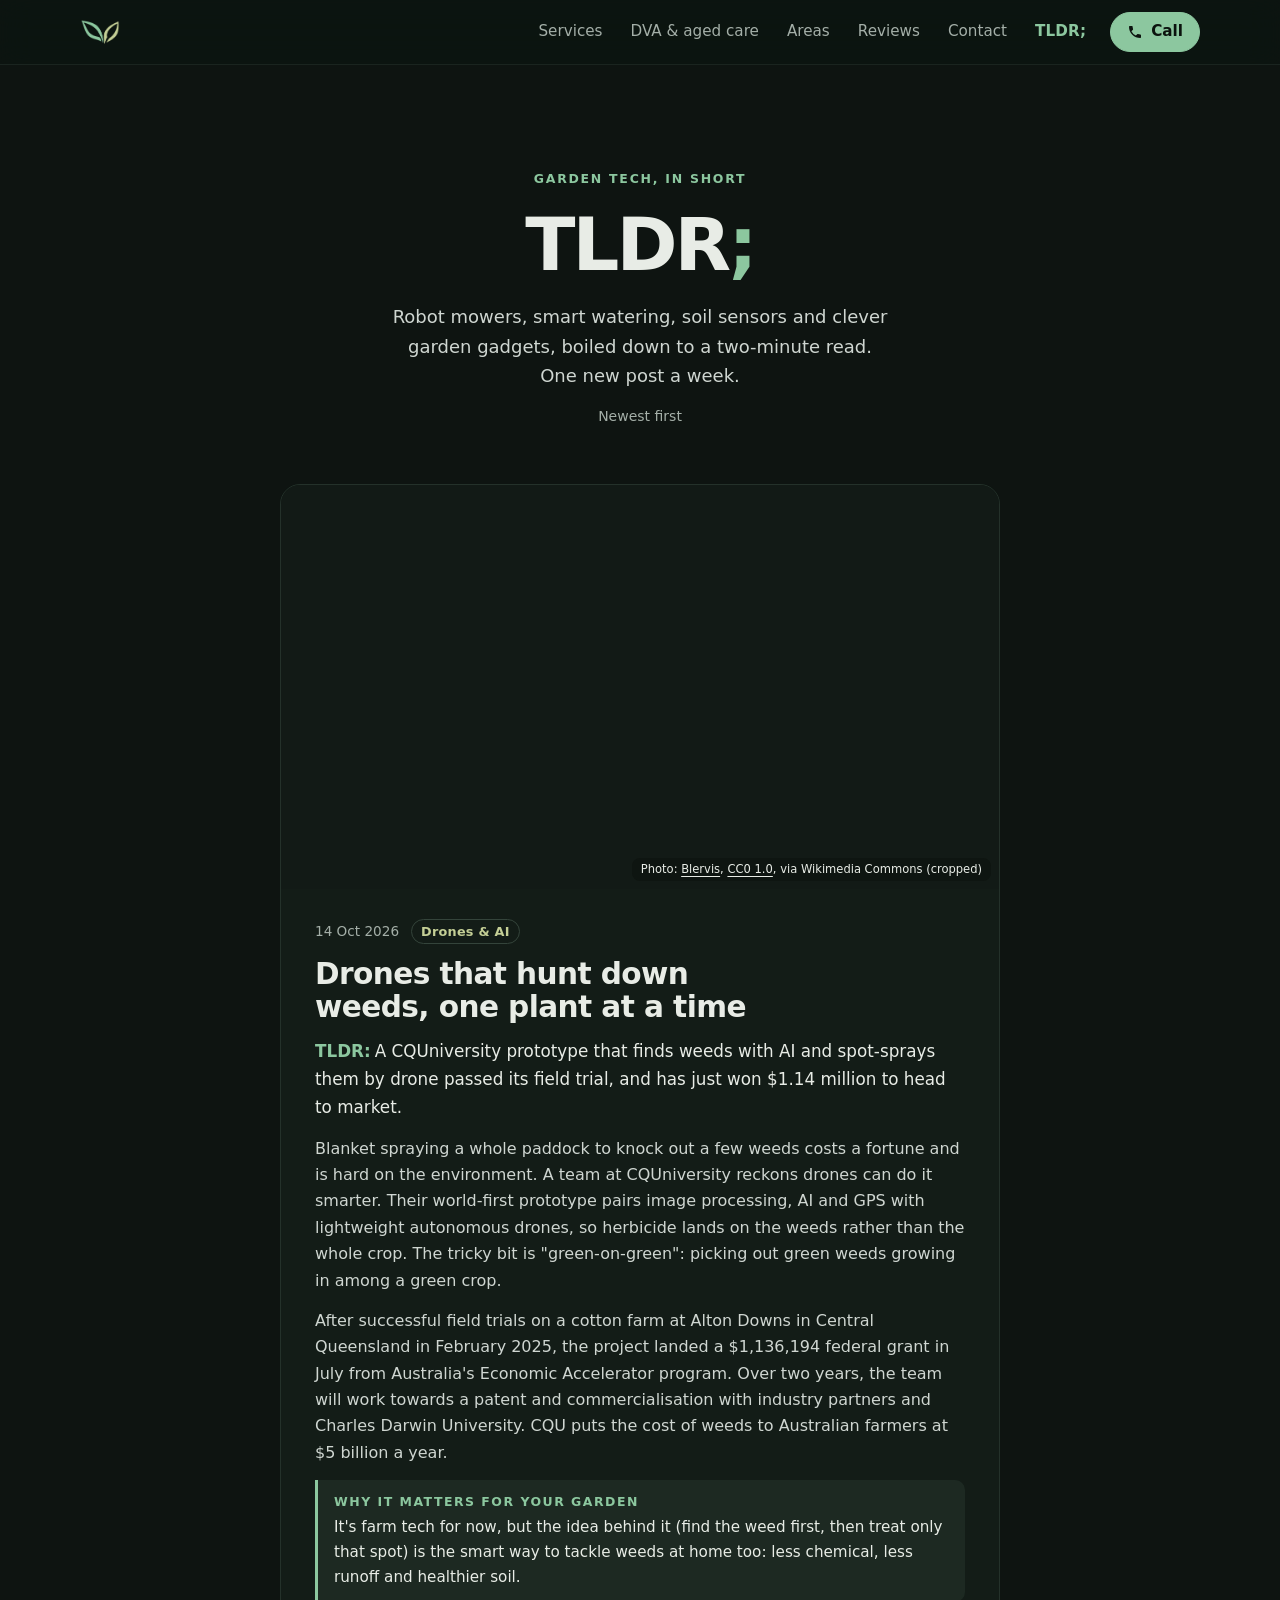
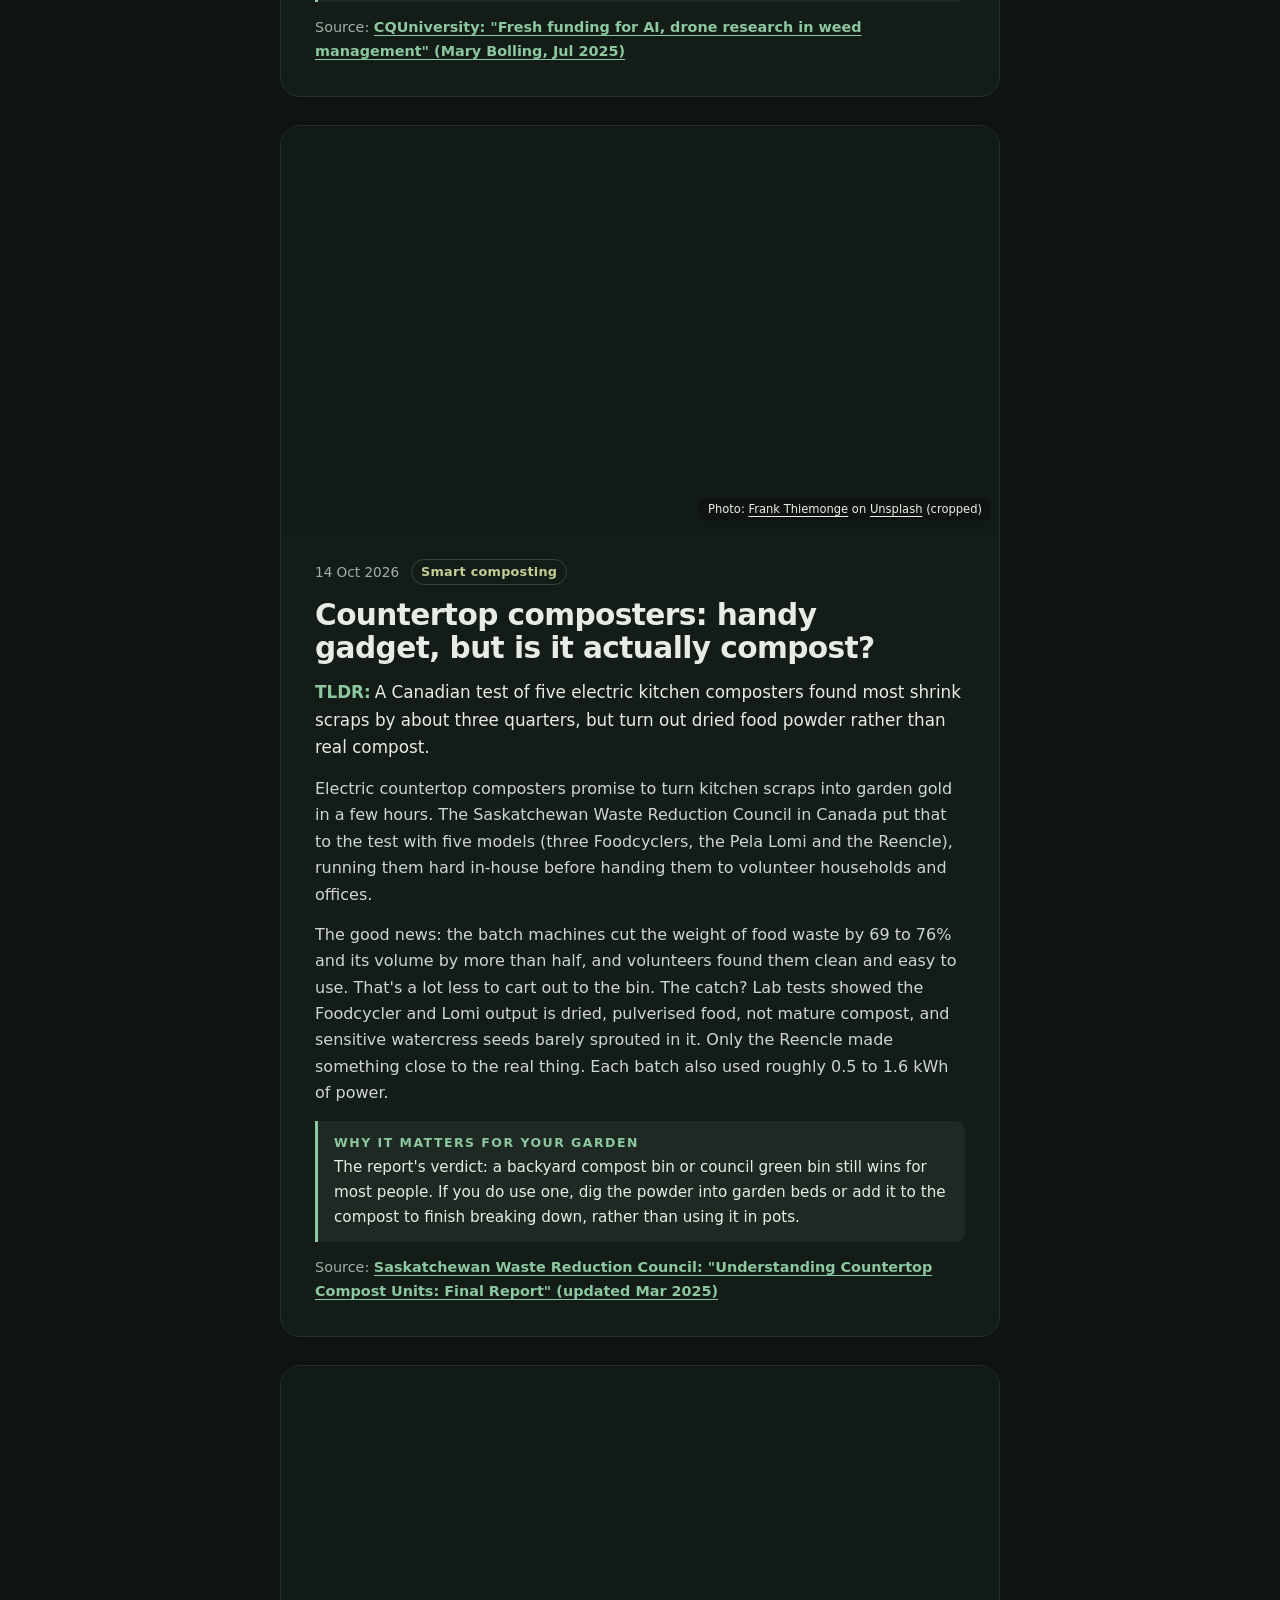
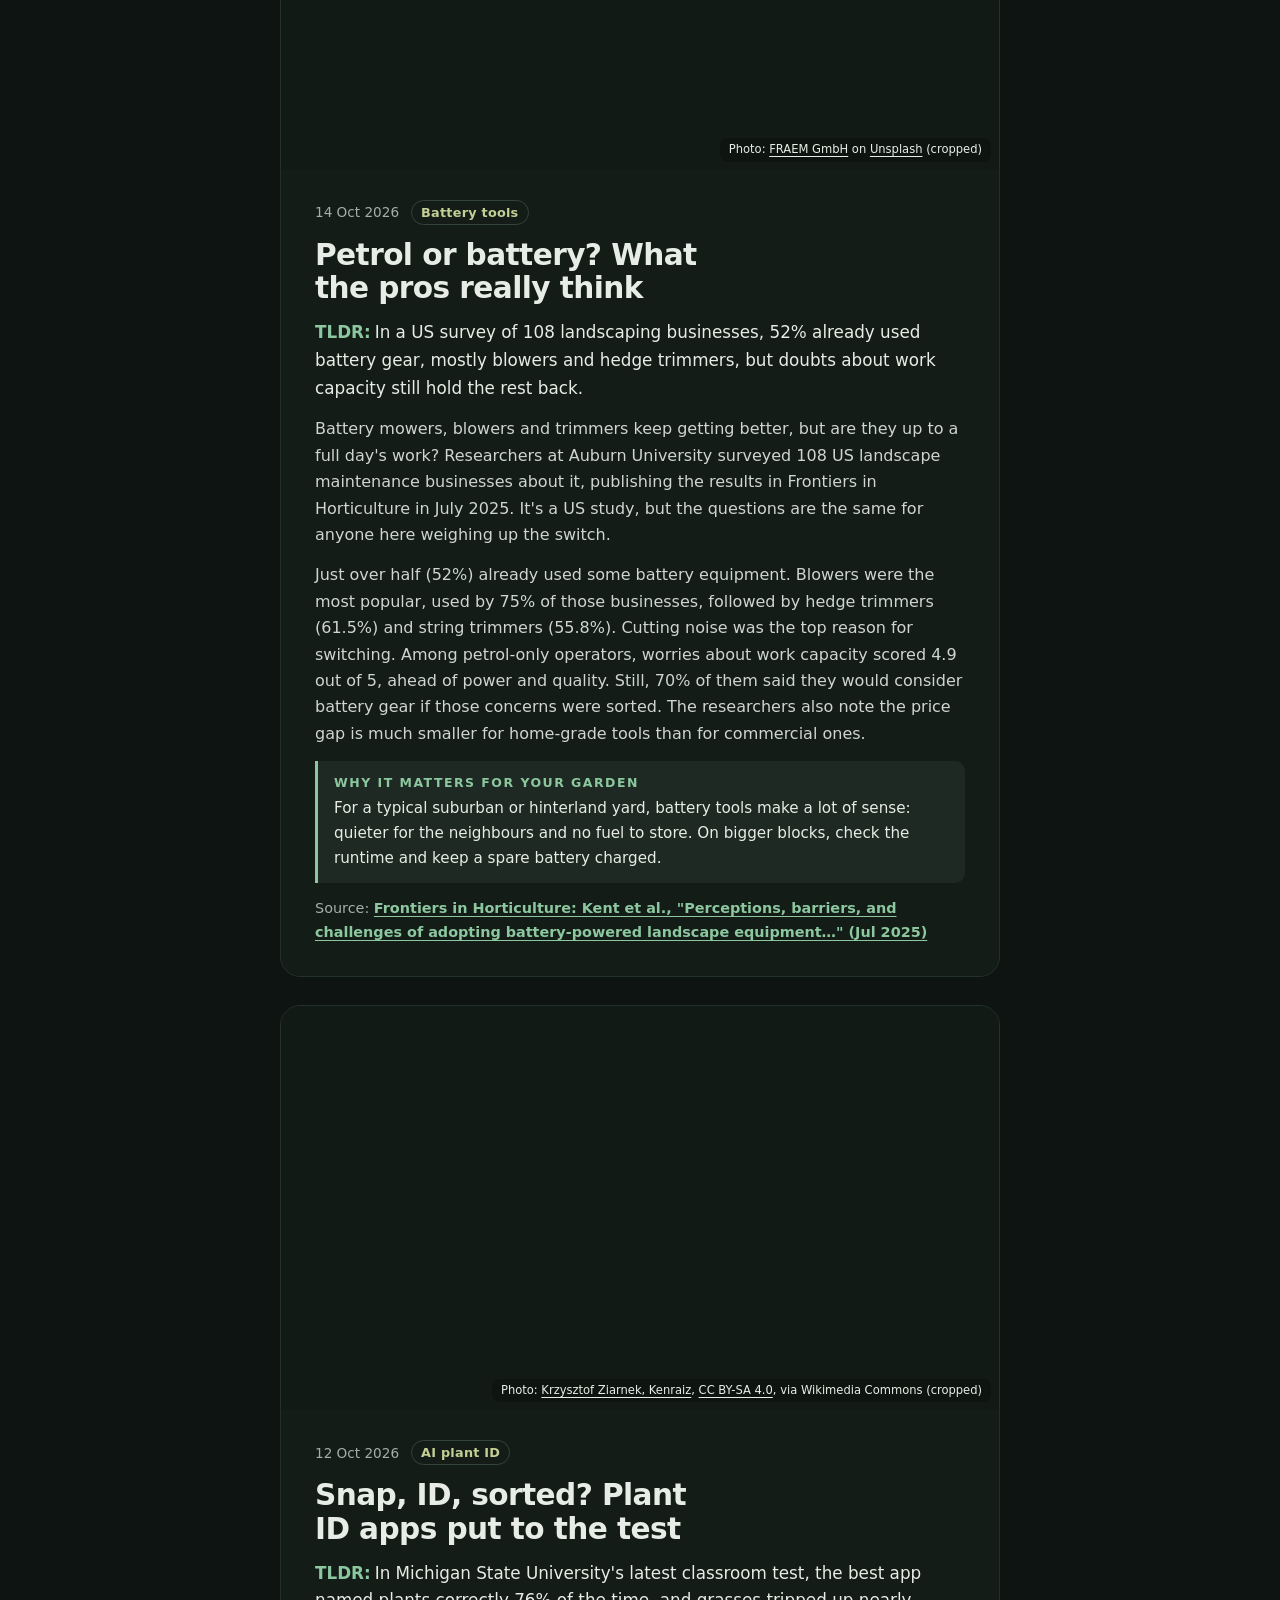
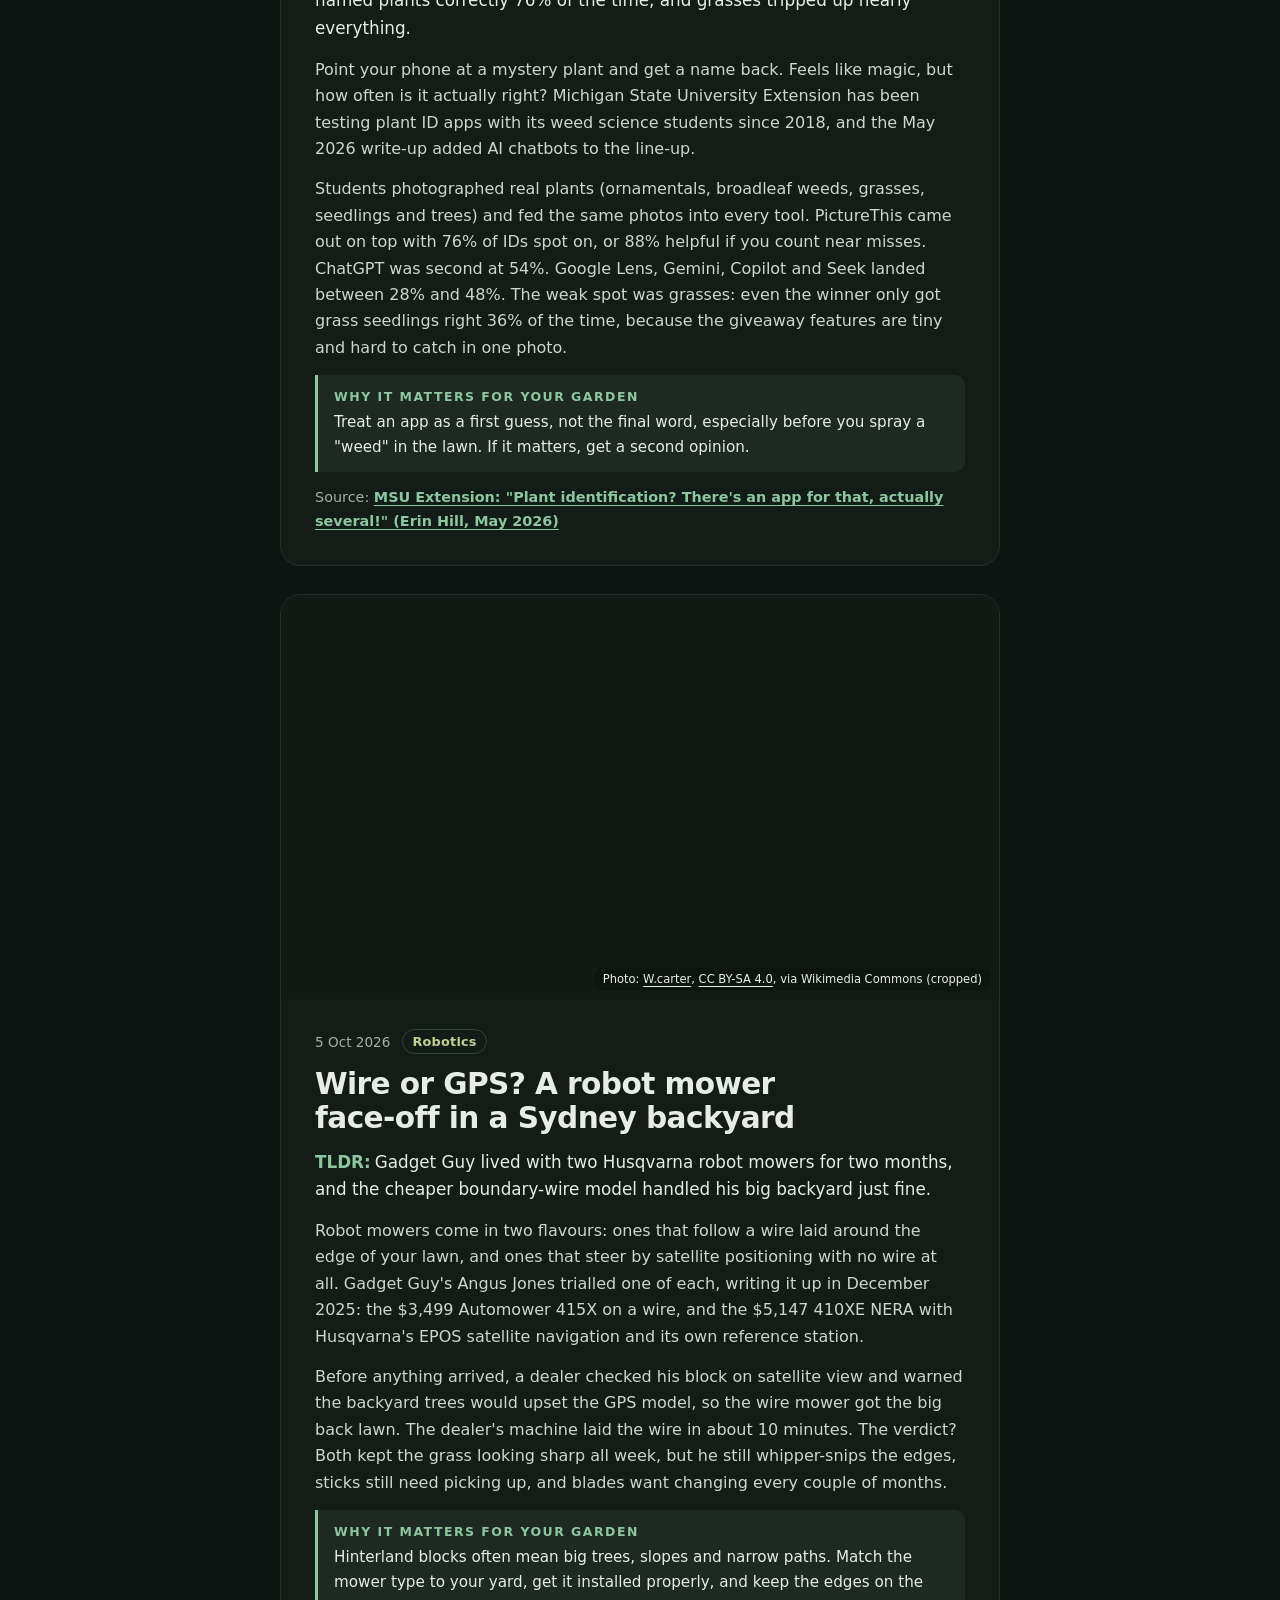
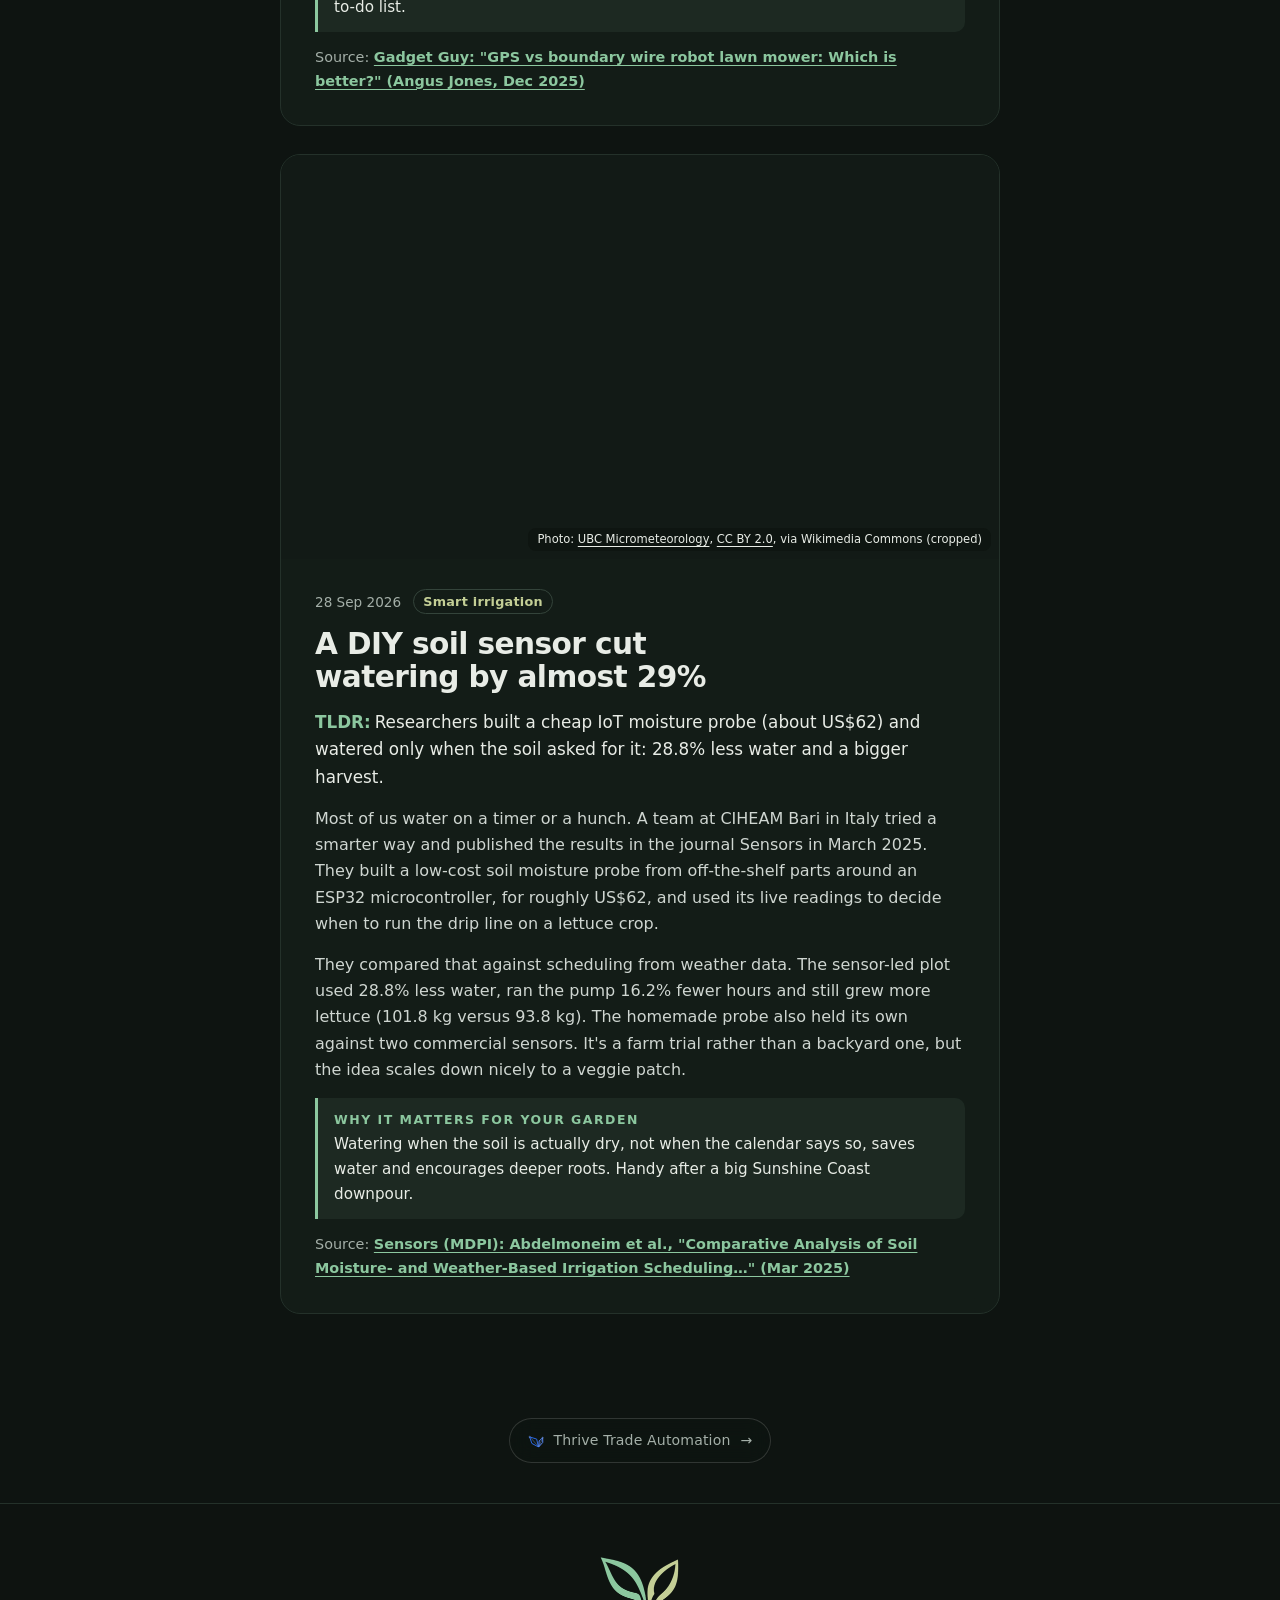
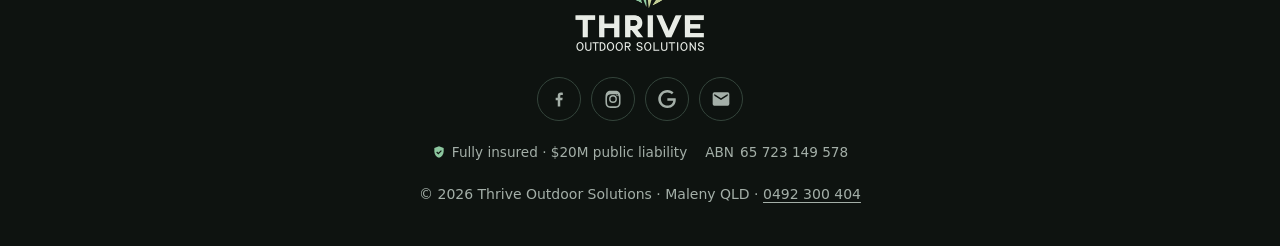
==== commit 0d97fbbc: "v20: Thrive Trade Automation sister pill Co-authored-by: Dante <realrealdante@users.noreply.github.c" ====
--- a/tldr/index.html
+++ b/tldr/index.html
@@ -33,7 +33,7 @@
   <meta property="og:image:alt" content="Thrive Outdoor Solutions logo: two green leaves above the business name on a dark background">
   <meta name="twitter:card" content="summary_large_image">
   <meta name="twitter:image" content="https://www.thriveoutdoorsolutions.com.au/images/og-image-v2.jpg">
-  <link rel="stylesheet" href="../css/styles.css?v=19">
+  <link rel="stylesheet" href="../css/styles.css?v=20">
   <script>document.documentElement.classList.add('js')</script>
 </head>
 <body class="tldr-page">
@@ -187,6 +187,9 @@
     </div>
   </main>
 
+  <div class="sister-wrap">
+    <a class="sister-pill" href="https://www.ttautomation.com.au/" rel="noopener"><svg class="sister-icon" aria-hidden="true" width="16" height="14" xmlns="http://www.w3.org/2000/svg" viewBox="20 -110 960 830"><g transform="translate(0,0)"><path d="M120 60 L540 190 L645 660 L250 450 Z" fill="none" stroke="#2f6ff0" stroke-width="56" stroke-linejoin="round"/><path d="M900 110 L905 390 L665 660 L690 300 Z" fill="none" stroke="#5b8cff" stroke-width="56" stroke-linejoin="round"/><path d="M610 600 L215 150" stroke="#8fb2ff" stroke-width="22" stroke-linecap="round"/><path d="M690 600 L855 230" stroke="#8fb2ff" stroke-width="22" stroke-linecap="round"/><circle cx="120" cy="60" r="40" fill="none" stroke="#8fb2ff" stroke-width="22"/><circle cx="900" cy="110" r="40" fill="none" stroke="#8fb2ff" stroke-width="22"/></g></svg><span>Thrive Trade Automation</span><span class="sister-arrow" aria-hidden="true">&rarr;</span></a>
+  </div>
   <footer class="site-footer">
     <div class="wrap footer-inner">
       <img class="footer-logo" src="../images/logo-full-dark.png" width="140" height="104" alt="Thrive Outdoor Solutions">
--- a/css/styles.css
+++ b/css/styles.css
@@ -671,3 +671,12 @@
 /* v19: minor coastal suburbs - smaller labels and dots */
 .map-label-sm { font-size: 12px; font-weight: 450; fill-opacity: .82; stroke-width: 3.5px; }
 .map-dot-sm { fill-opacity: .65; }
+
+.sister-wrap { display: flex; justify-content: center; padding: 8px 20px 40px; }
+.sister-pill { display: inline-flex; align-items: center; gap: 10px; padding: 10px 18px; border: 1px solid rgba(232,236,230,.16); border-radius: 999px; background: rgba(14,20,17,.55); -webkit-backdrop-filter: blur(12px); backdrop-filter: blur(12px); color: var(--muted); font-size: .88rem; text-decoration: none; letter-spacing: .01em; transition: color .25s ease, border-color .25s ease, transform .25s cubic-bezier(.2,.8,.2,1), background .25s ease; }
+.sister-pill:hover, .sister-pill:focus-visible { color: #e8ece6; border-color: rgba(91,140,255,.55); background: rgba(14,20,17,.75); transform: translateY(-1px); }
+.sister-pill:active { transform: translateY(0) scale(.98); }
+.sister-icon { flex: none; }
+.sister-arrow { display: inline-block; transition: transform .25s cubic-bezier(.2,.8,.2,1); }
+.sister-pill:hover .sister-arrow { transform: translateX(3px); }
+@media (prefers-reduced-motion: reduce) { .sister-pill, .sister-arrow { transition: none; } .sister-pill:hover { transform: none; } }
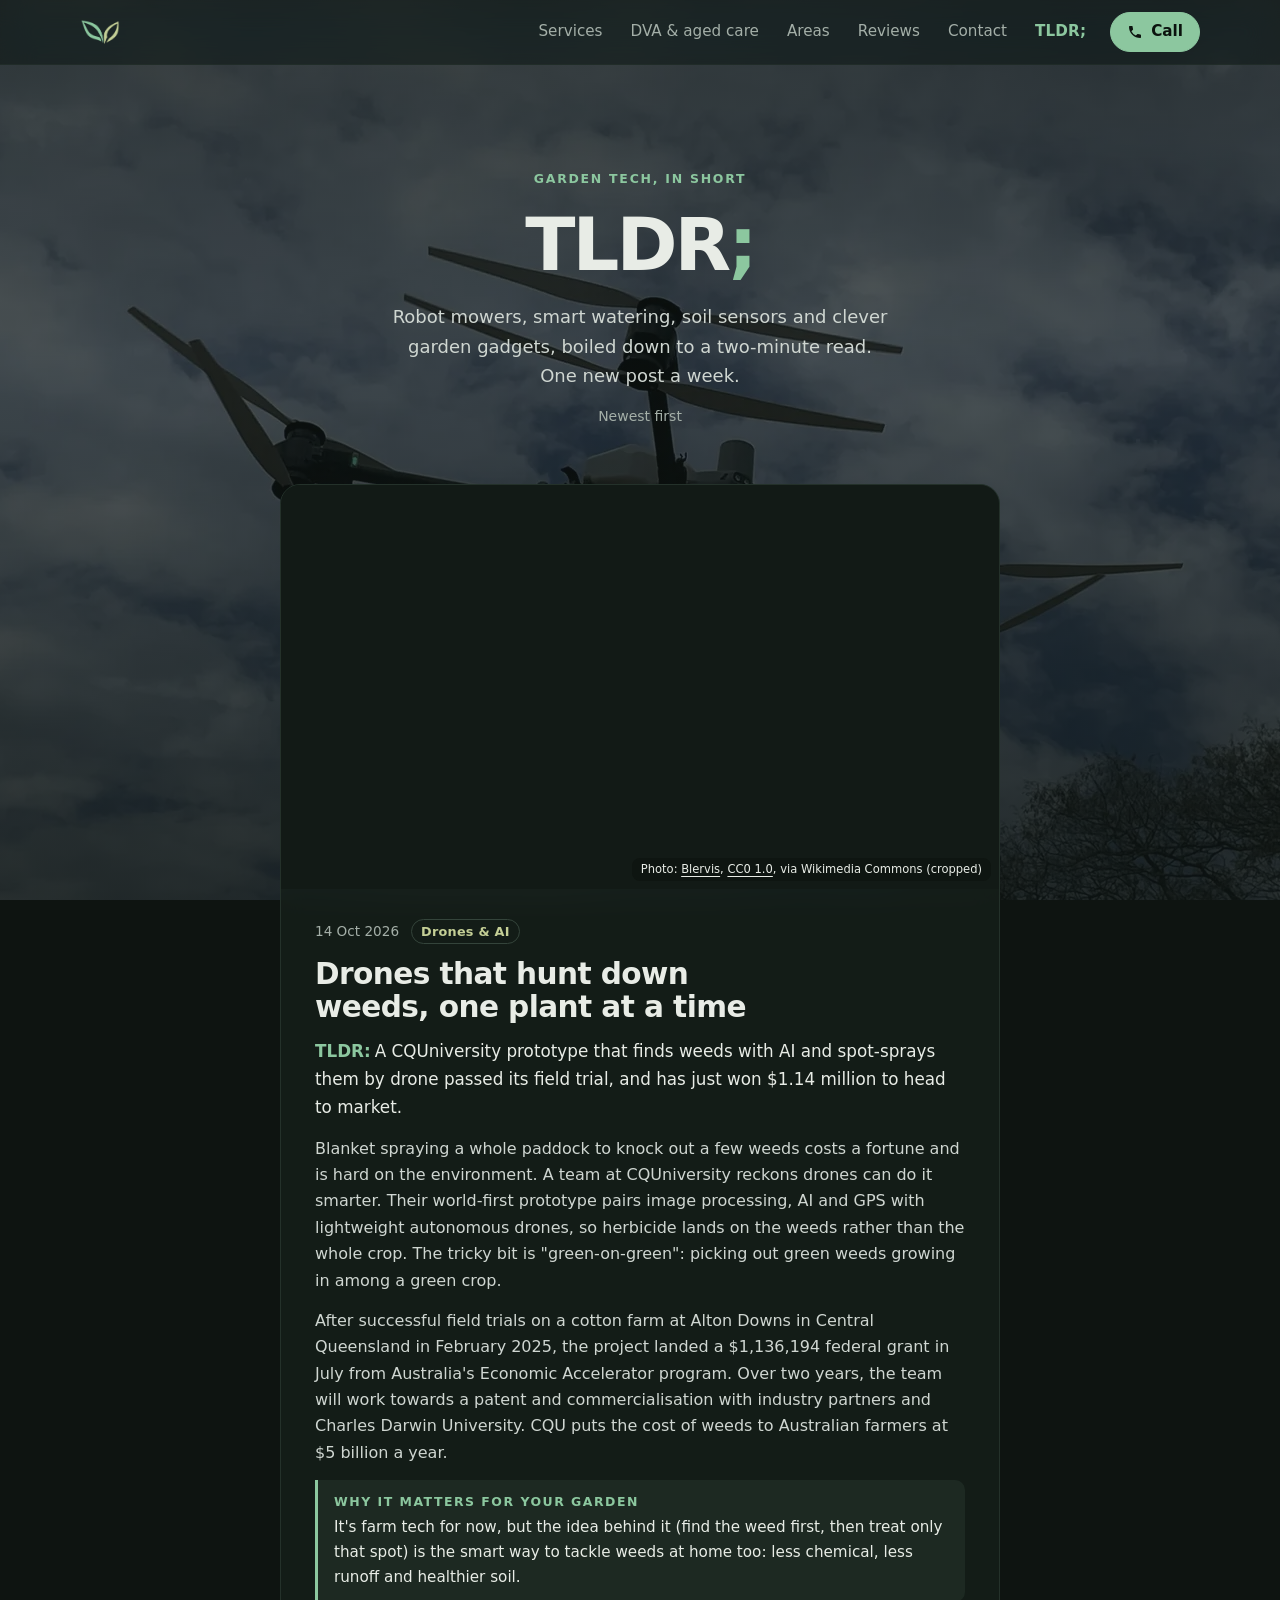
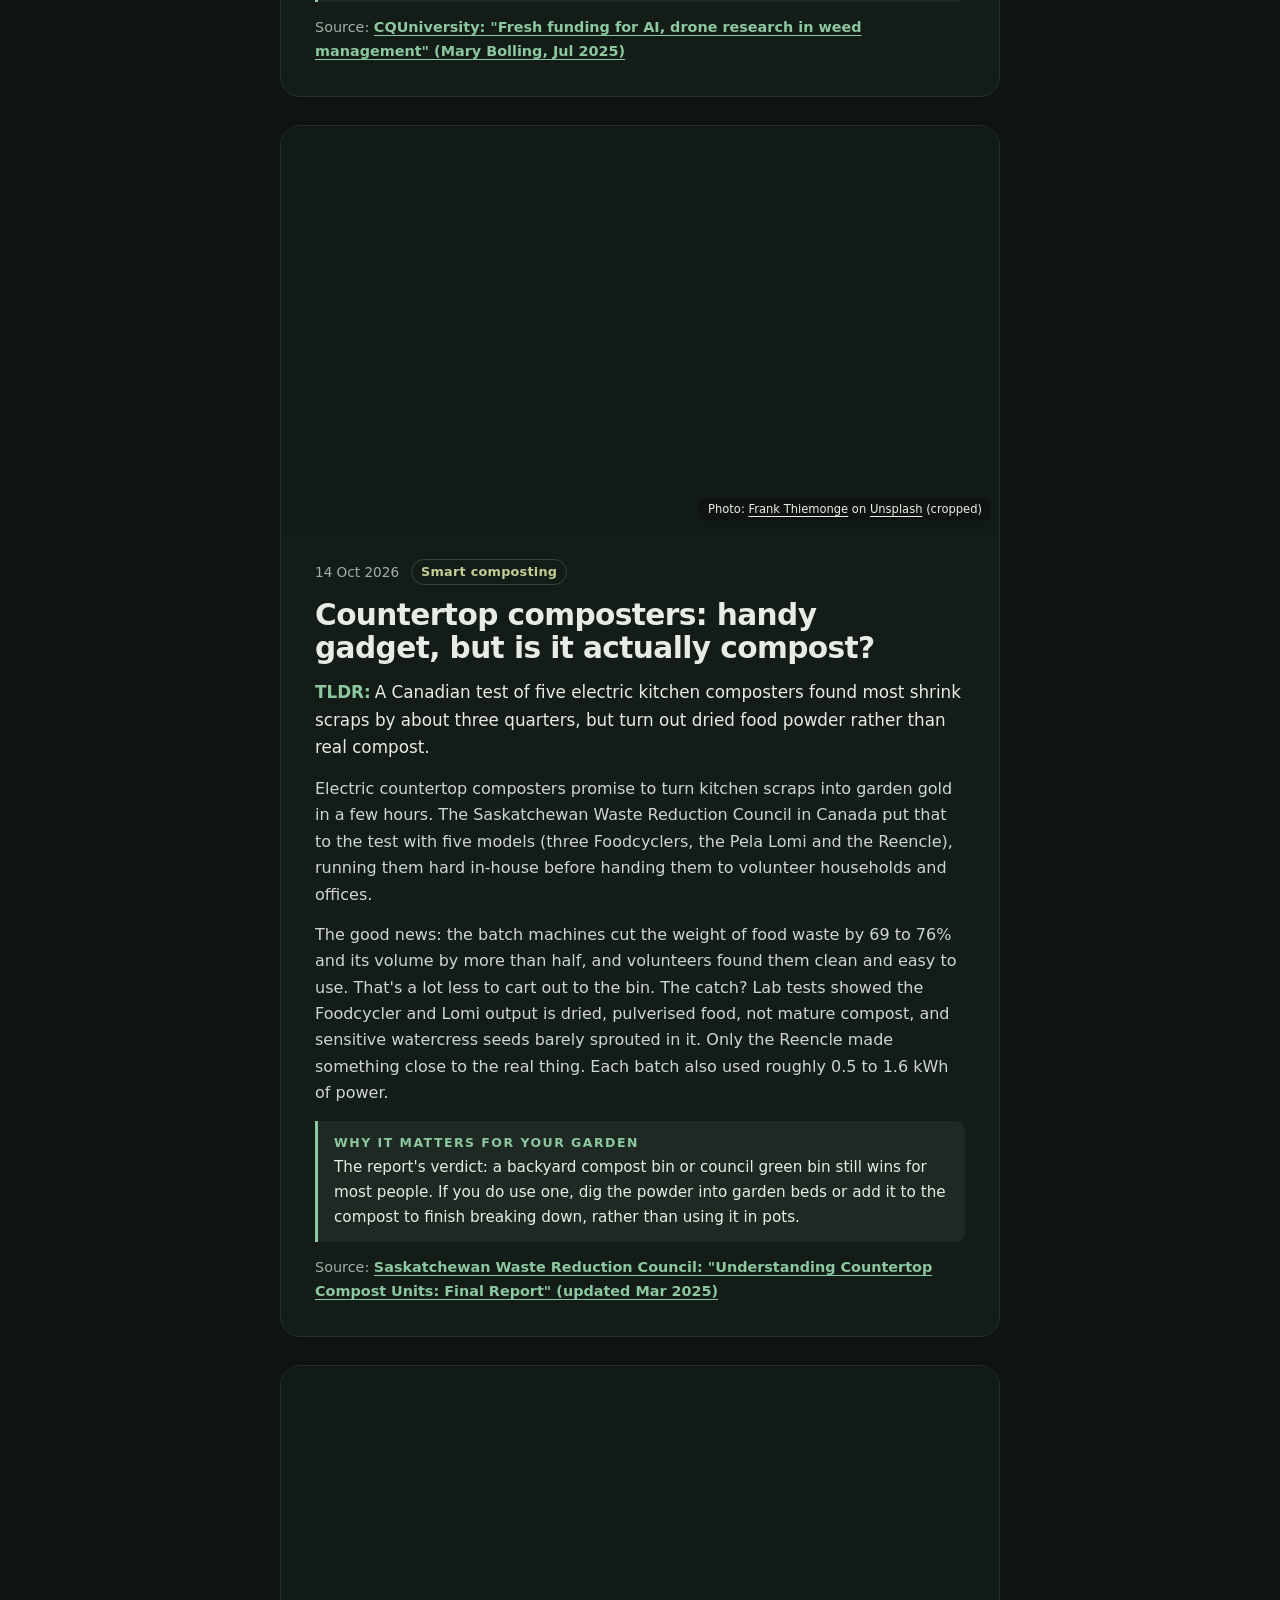
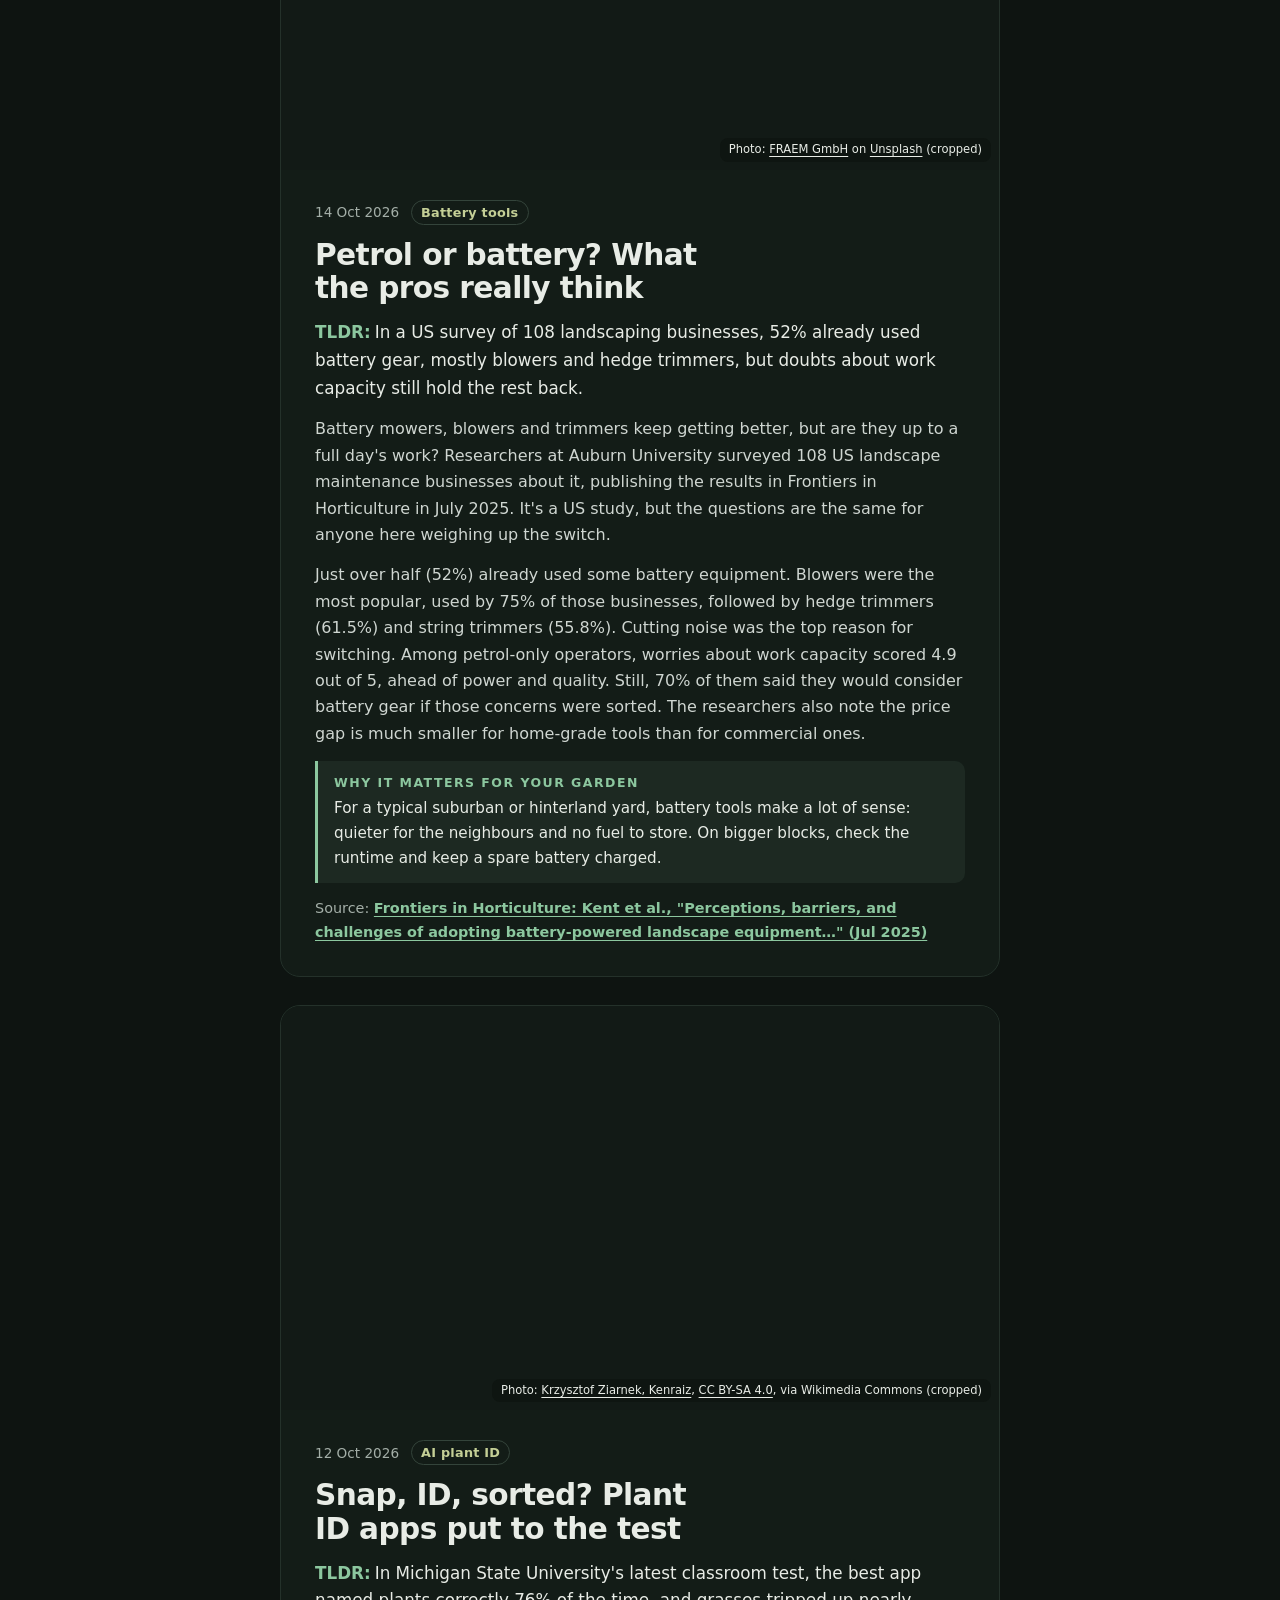
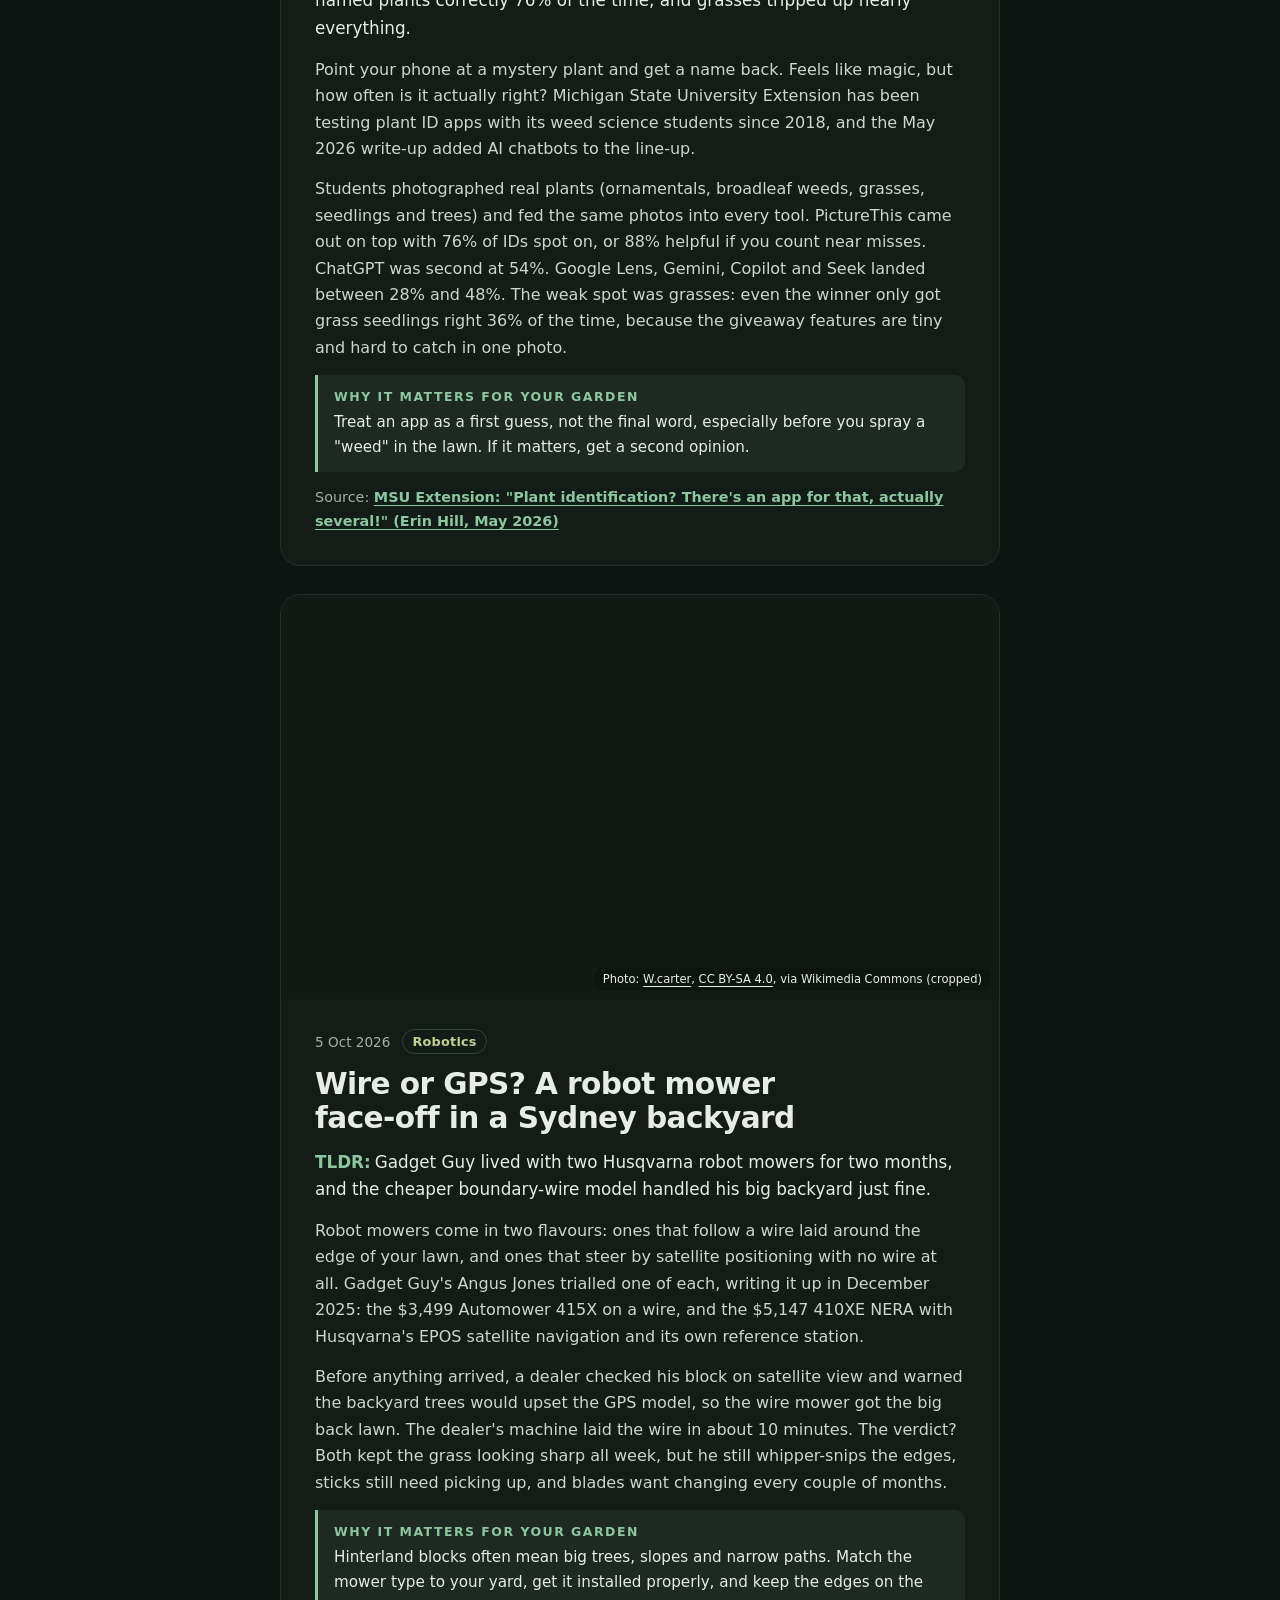
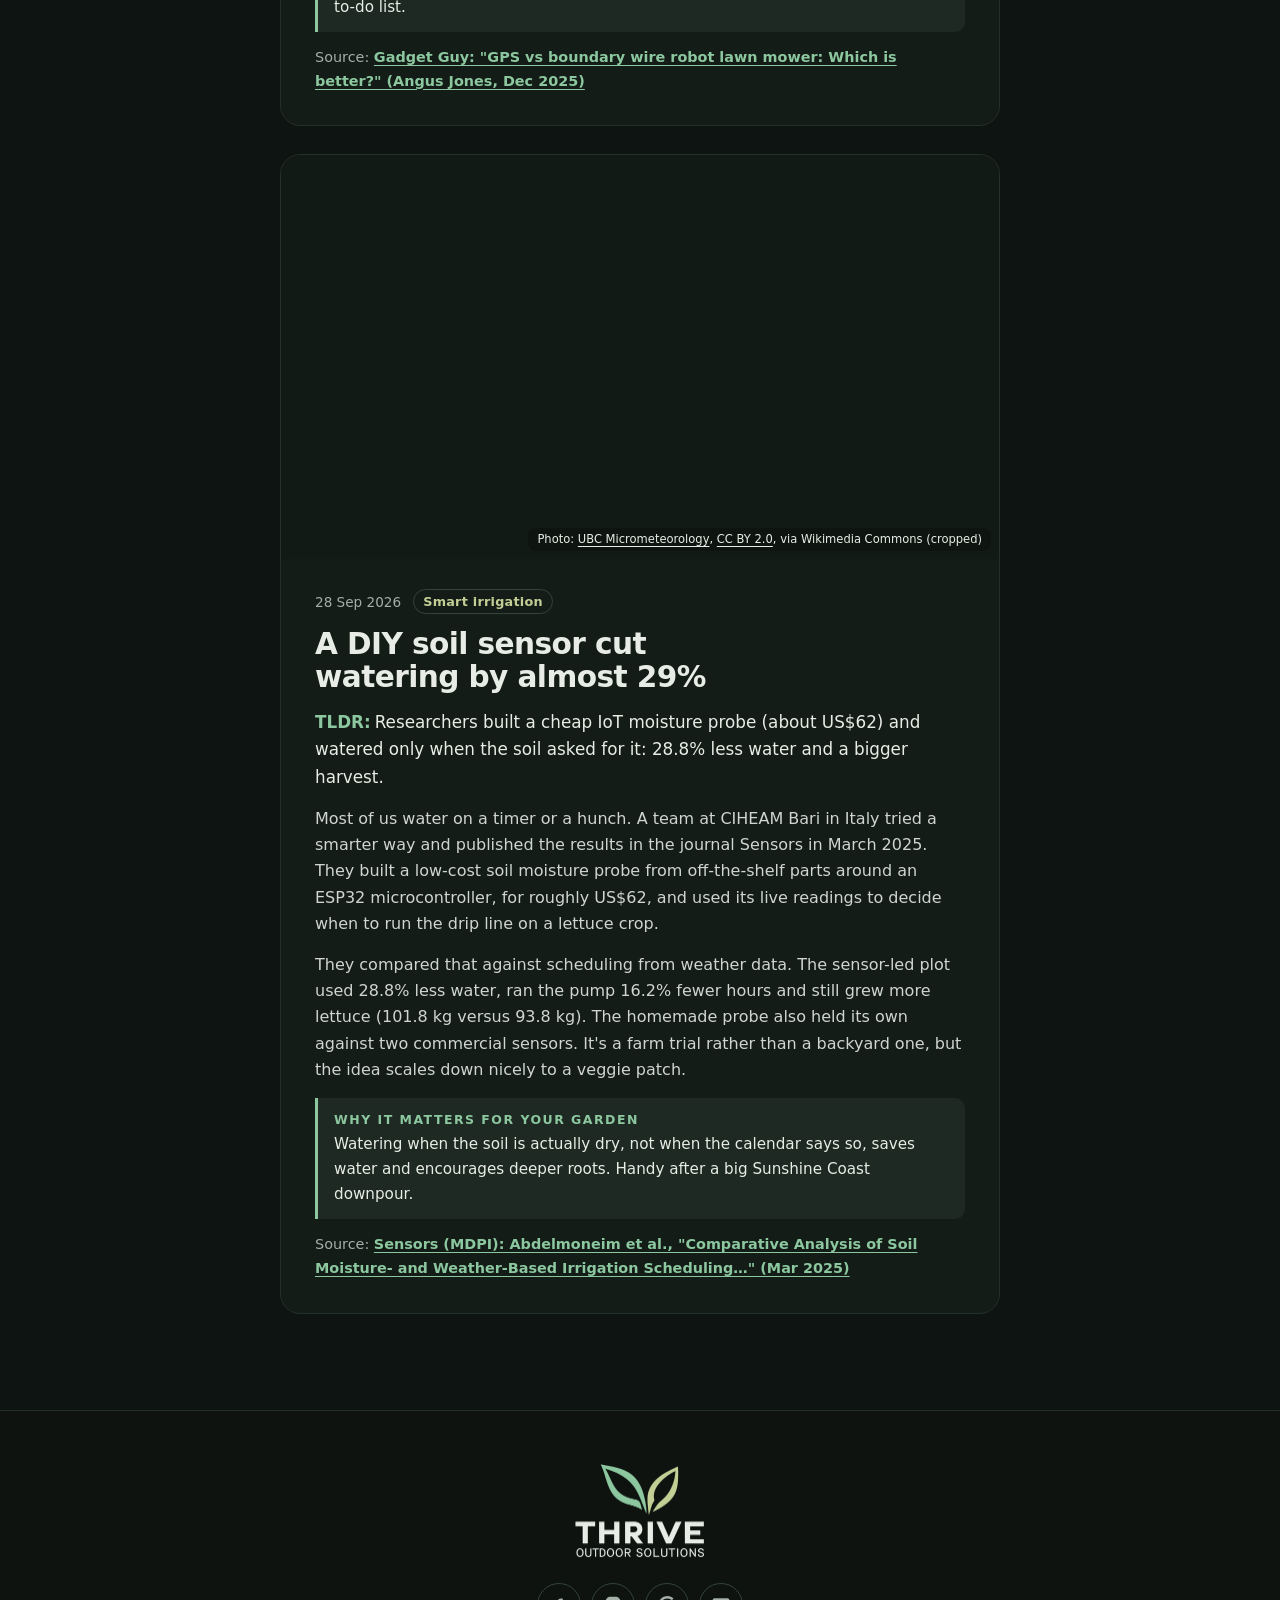
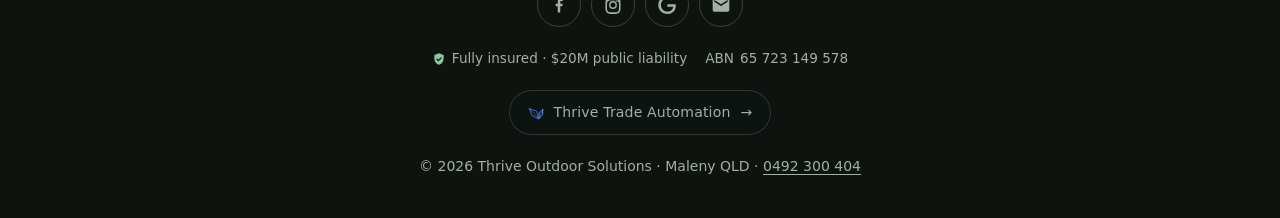
==== commit 01cb92ba: "v21: TTA link inside footer Co-authored-by: Dante <realrealdante@users.noreply.github.com>" ====
--- a/tldr/index.html
+++ b/tldr/index.html
@@ -33,7 +33,7 @@
   <meta property="og:image:alt" content="Thrive Outdoor Solutions logo: two green leaves above the business name on a dark background">
   <meta name="twitter:card" content="summary_large_image">
   <meta name="twitter:image" content="https://www.thriveoutdoorsolutions.com.au/images/og-image-v2.jpg">
-  <link rel="stylesheet" href="../css/styles.css?v=20">
+  <link rel="stylesheet" href="../css/styles.css?v=21">
   <script>document.documentElement.classList.add('js')</script>
 </head>
 <body class="tldr-page">
@@ -187,9 +187,6 @@
     </div>
   </main>
 
-  <div class="sister-wrap">
-    <a class="sister-pill" href="https://www.ttautomation.com.au/" rel="noopener"><svg class="sister-icon" aria-hidden="true" width="16" height="14" xmlns="http://www.w3.org/2000/svg" viewBox="20 -110 960 830"><g transform="translate(0,0)"><path d="M120 60 L540 190 L645 660 L250 450 Z" fill="none" stroke="#2f6ff0" stroke-width="56" stroke-linejoin="round"/><path d="M900 110 L905 390 L665 660 L690 300 Z" fill="none" stroke="#5b8cff" stroke-width="56" stroke-linejoin="round"/><path d="M610 600 L215 150" stroke="#8fb2ff" stroke-width="22" stroke-linecap="round"/><path d="M690 600 L855 230" stroke="#8fb2ff" stroke-width="22" stroke-linecap="round"/><circle cx="120" cy="60" r="40" fill="none" stroke="#8fb2ff" stroke-width="22"/><circle cx="900" cy="110" r="40" fill="none" stroke="#8fb2ff" stroke-width="22"/></g></svg><span>Thrive Trade Automation</span><span class="sister-arrow" aria-hidden="true">&rarr;</span></a>
-  </div>
   <footer class="site-footer">
     <div class="wrap footer-inner">
       <img class="footer-logo" src="../images/logo-full-dark.png" width="140" height="104" alt="Thrive Outdoor Solutions">
@@ -211,6 +208,7 @@
         <span><svg aria-hidden="true" viewBox="0 0 24 24" width="14" height="14"><path fill="currentColor" d="M12 2 4 5v6c0 5 3.4 9.6 8 11 4.6-1.4 8-6 8-11V5l-8-3zm-1.2 14.2-3.5-3.5 1.4-1.4 2.1 2.1 4.6-4.6 1.4 1.4-6 6z"/></svg>Fully insured &middot; $20M public liability</span>
         <span>ABN<span translate="no" x-apple-data-detectors="false">65&#8203; 723&#8203; 149&#8203; 578</span></span>
       </p>
+      <div class="sister-wrap"><a class="sister-pill" href="https://www.ttautomation.com.au/" rel="noopener"><svg class="sister-icon" aria-hidden="true" width="16" height="14" xmlns="http://www.w3.org/2000/svg" viewBox="20 -110 960 830"><g transform="translate(0,0)"><path d="M120 60 L540 190 L645 660 L250 450 Z" fill="none" stroke="#2f6ff0" stroke-width="56" stroke-linejoin="round"/><path d="M900 110 L905 390 L665 660 L690 300 Z" fill="none" stroke="#5b8cff" stroke-width="56" stroke-linejoin="round"/><path d="M610 600 L215 150" stroke="#8fb2ff" stroke-width="22" stroke-linecap="round"/><path d="M690 600 L855 230" stroke="#8fb2ff" stroke-width="22" stroke-linecap="round"/><circle cx="120" cy="60" r="40" fill="none" stroke="#8fb2ff" stroke-width="22"/><circle cx="900" cy="110" r="40" fill="none" stroke="#8fb2ff" stroke-width="22"/></g></svg><span>Thrive Trade Automation</span><span class="sister-arrow" aria-hidden="true">&rarr;</span></a></div>
       <p class="fine">&copy; <span id="year">2026</span> Thrive Outdoor Solutions &middot; Maleny QLD &middot; <a href="tel:0492300404">0492 300 404</a></p>
     </div>
   </footer>
--- a/css/styles.css
+++ b/css/styles.css
@@ -672,7 +672,7 @@
 .map-label-sm { font-size: 12px; font-weight: 450; fill-opacity: .82; stroke-width: 3.5px; }
 .map-dot-sm { fill-opacity: .65; }
 
-.sister-wrap { display: flex; justify-content: center; padding: 8px 20px 40px; }
+.sister-wrap { display: flex; justify-content: center; }
 .sister-pill { display: inline-flex; align-items: center; gap: 10px; padding: 10px 18px; border: 1px solid rgba(232,236,230,.16); border-radius: 999px; background: rgba(14,20,17,.55); -webkit-backdrop-filter: blur(12px); backdrop-filter: blur(12px); color: var(--muted); font-size: .88rem; text-decoration: none; letter-spacing: .01em; transition: color .25s ease, border-color .25s ease, transform .25s cubic-bezier(.2,.8,.2,1), background .25s ease; }
 .sister-pill:hover, .sister-pill:focus-visible { color: #e8ece6; border-color: rgba(91,140,255,.55); background: rgba(14,20,17,.75); transform: translateY(-1px); }
 .sister-pill:active { transform: translateY(0) scale(.98); }
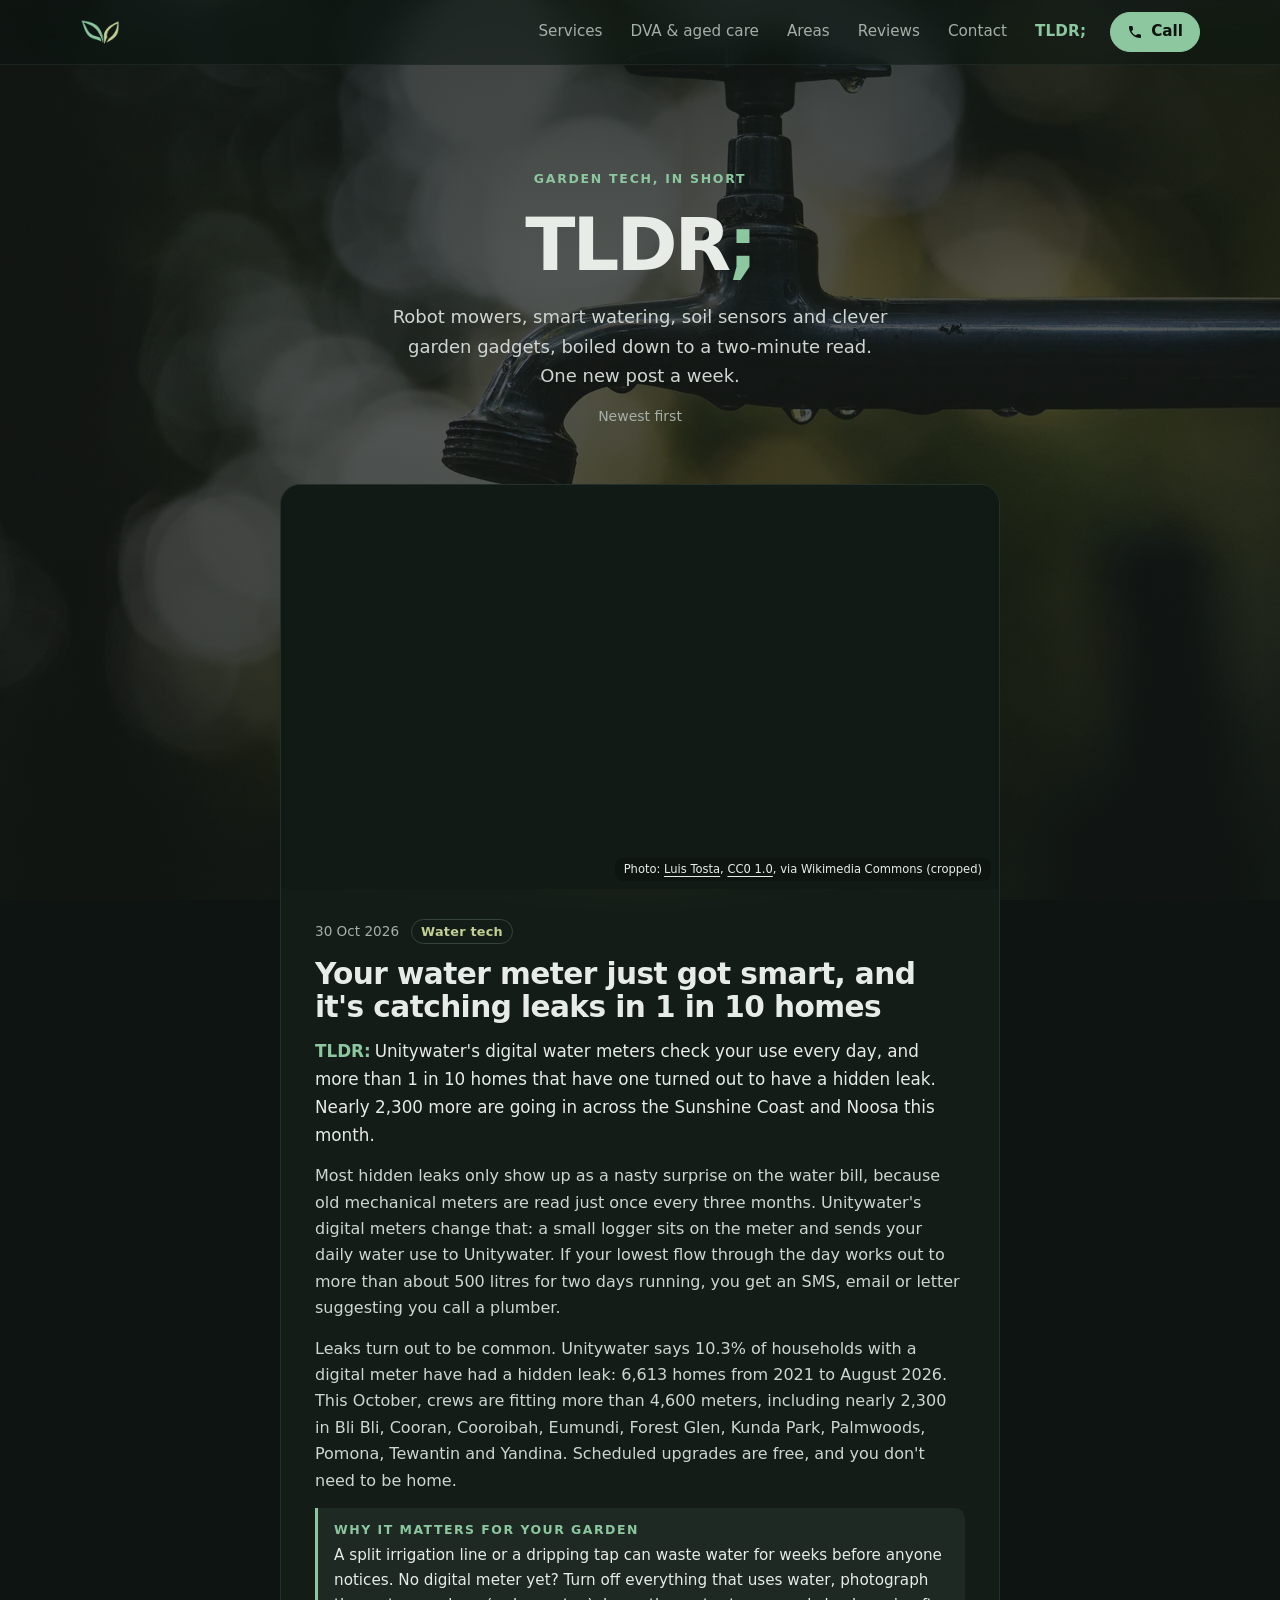
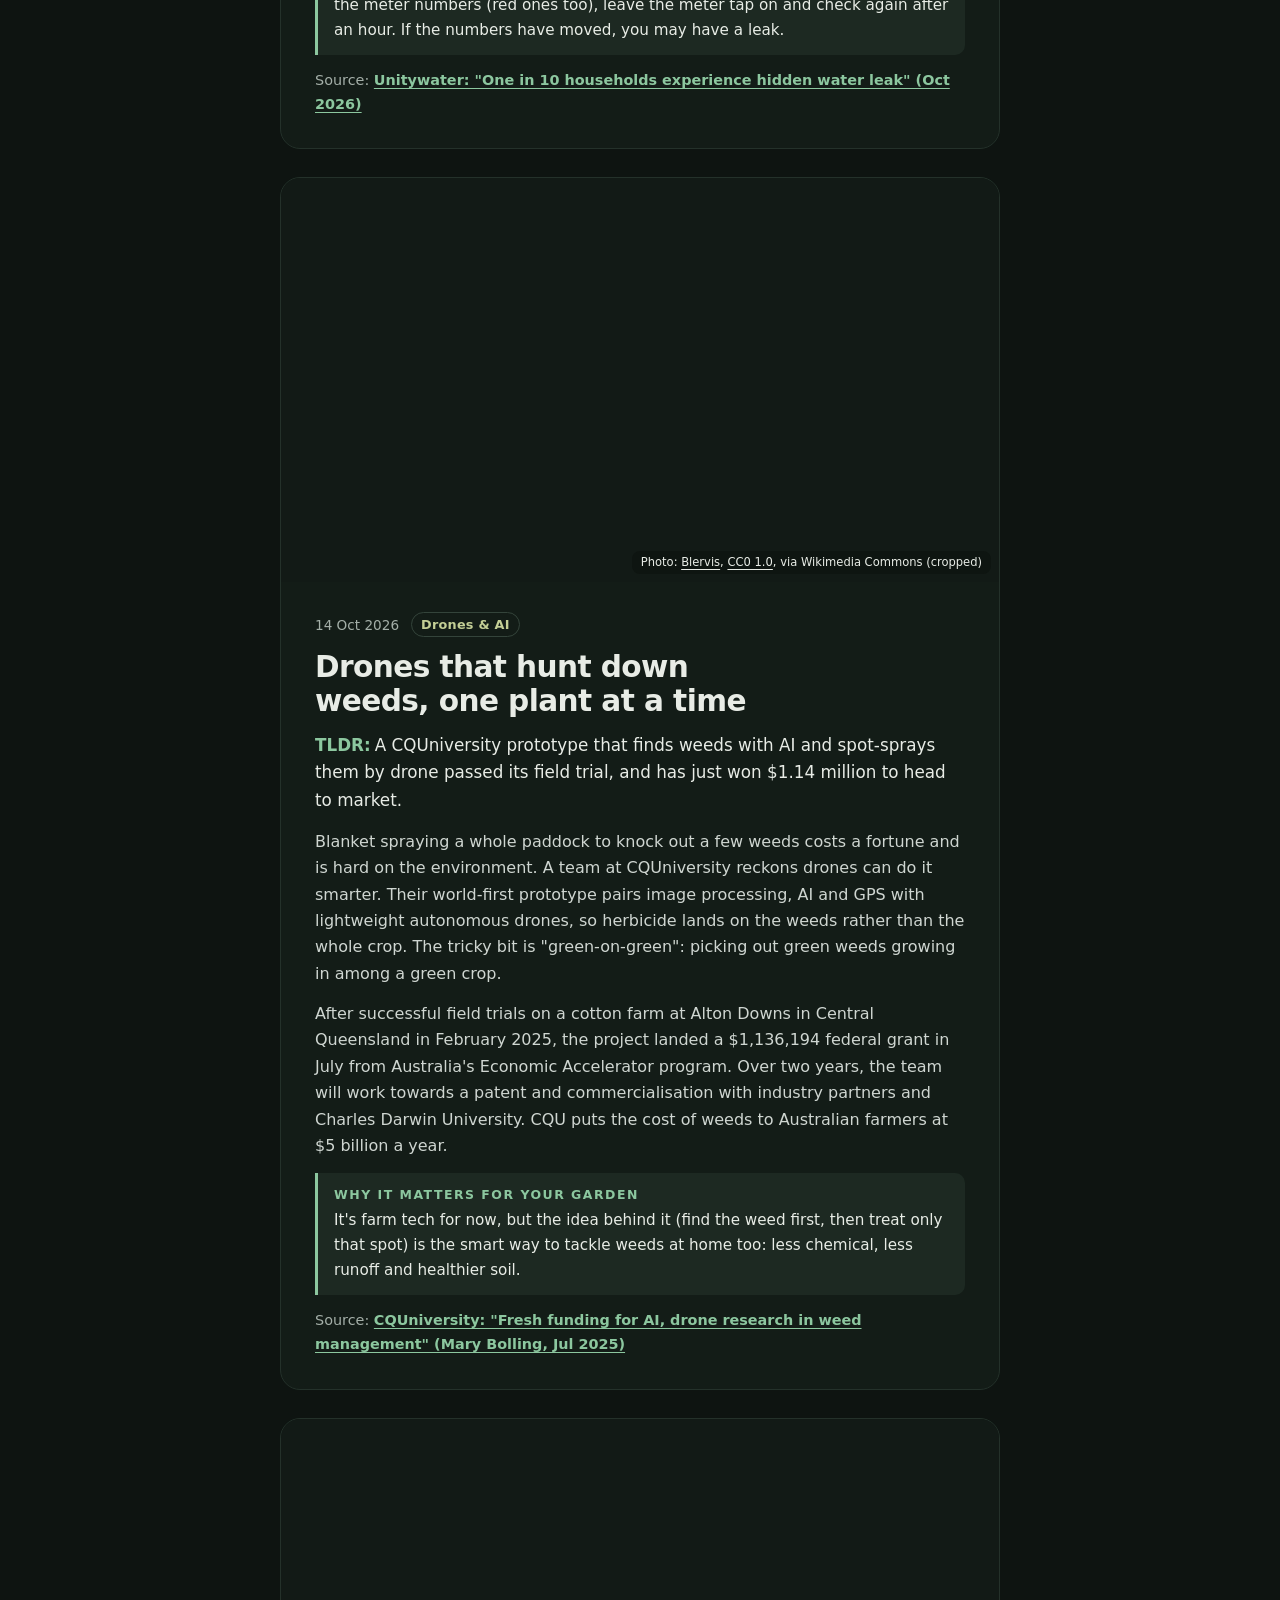
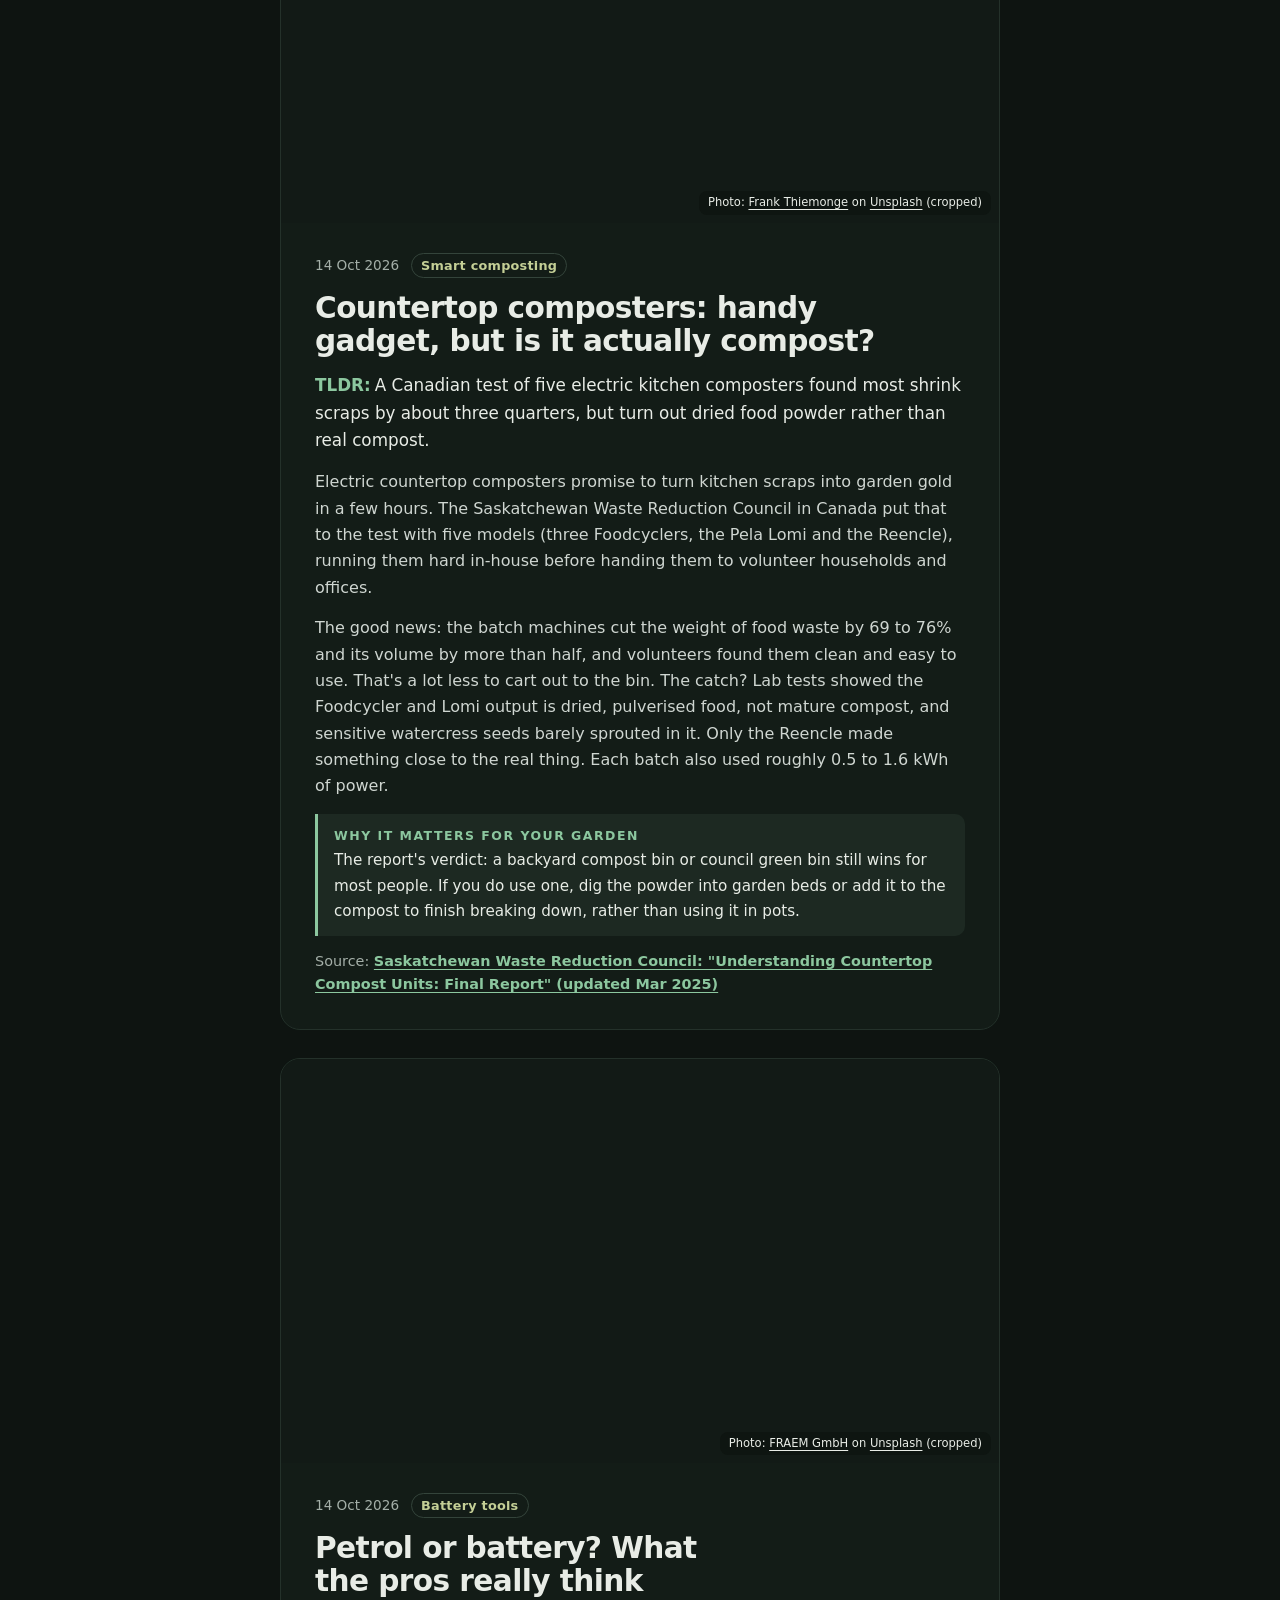
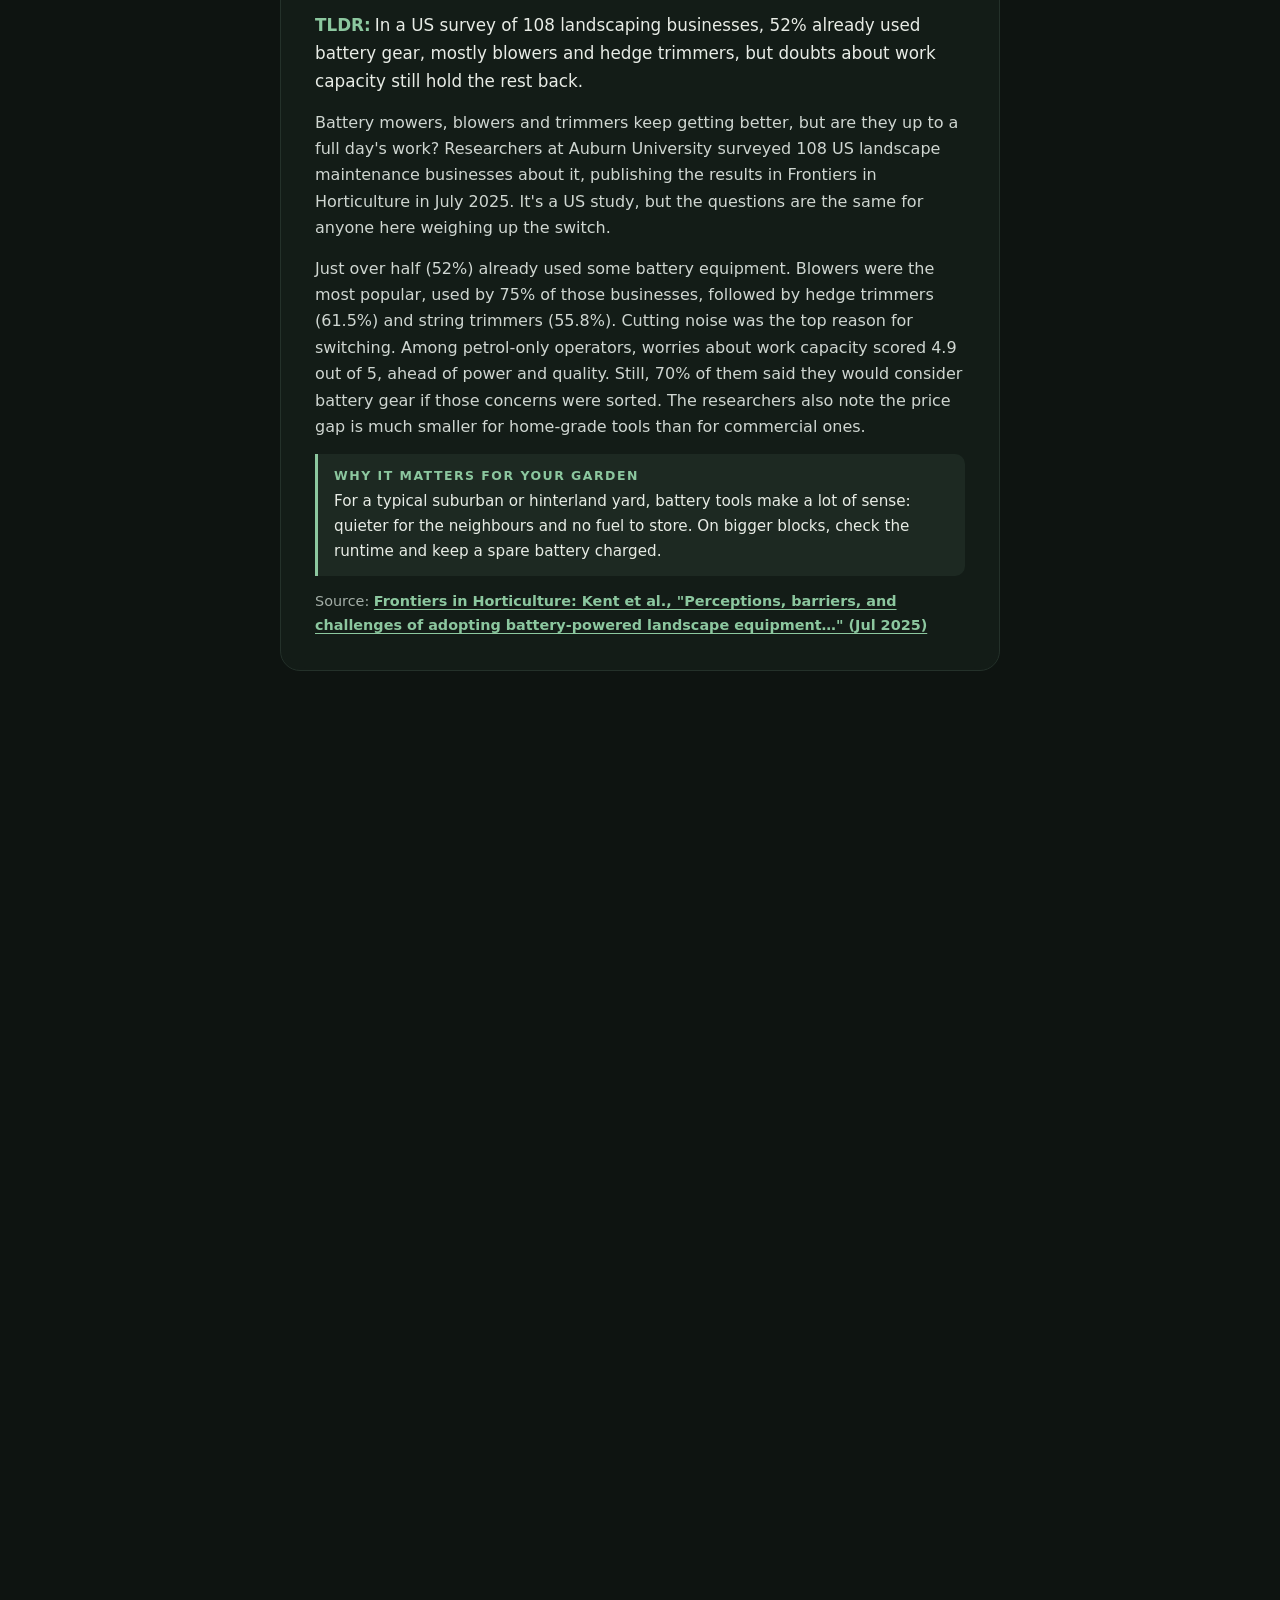
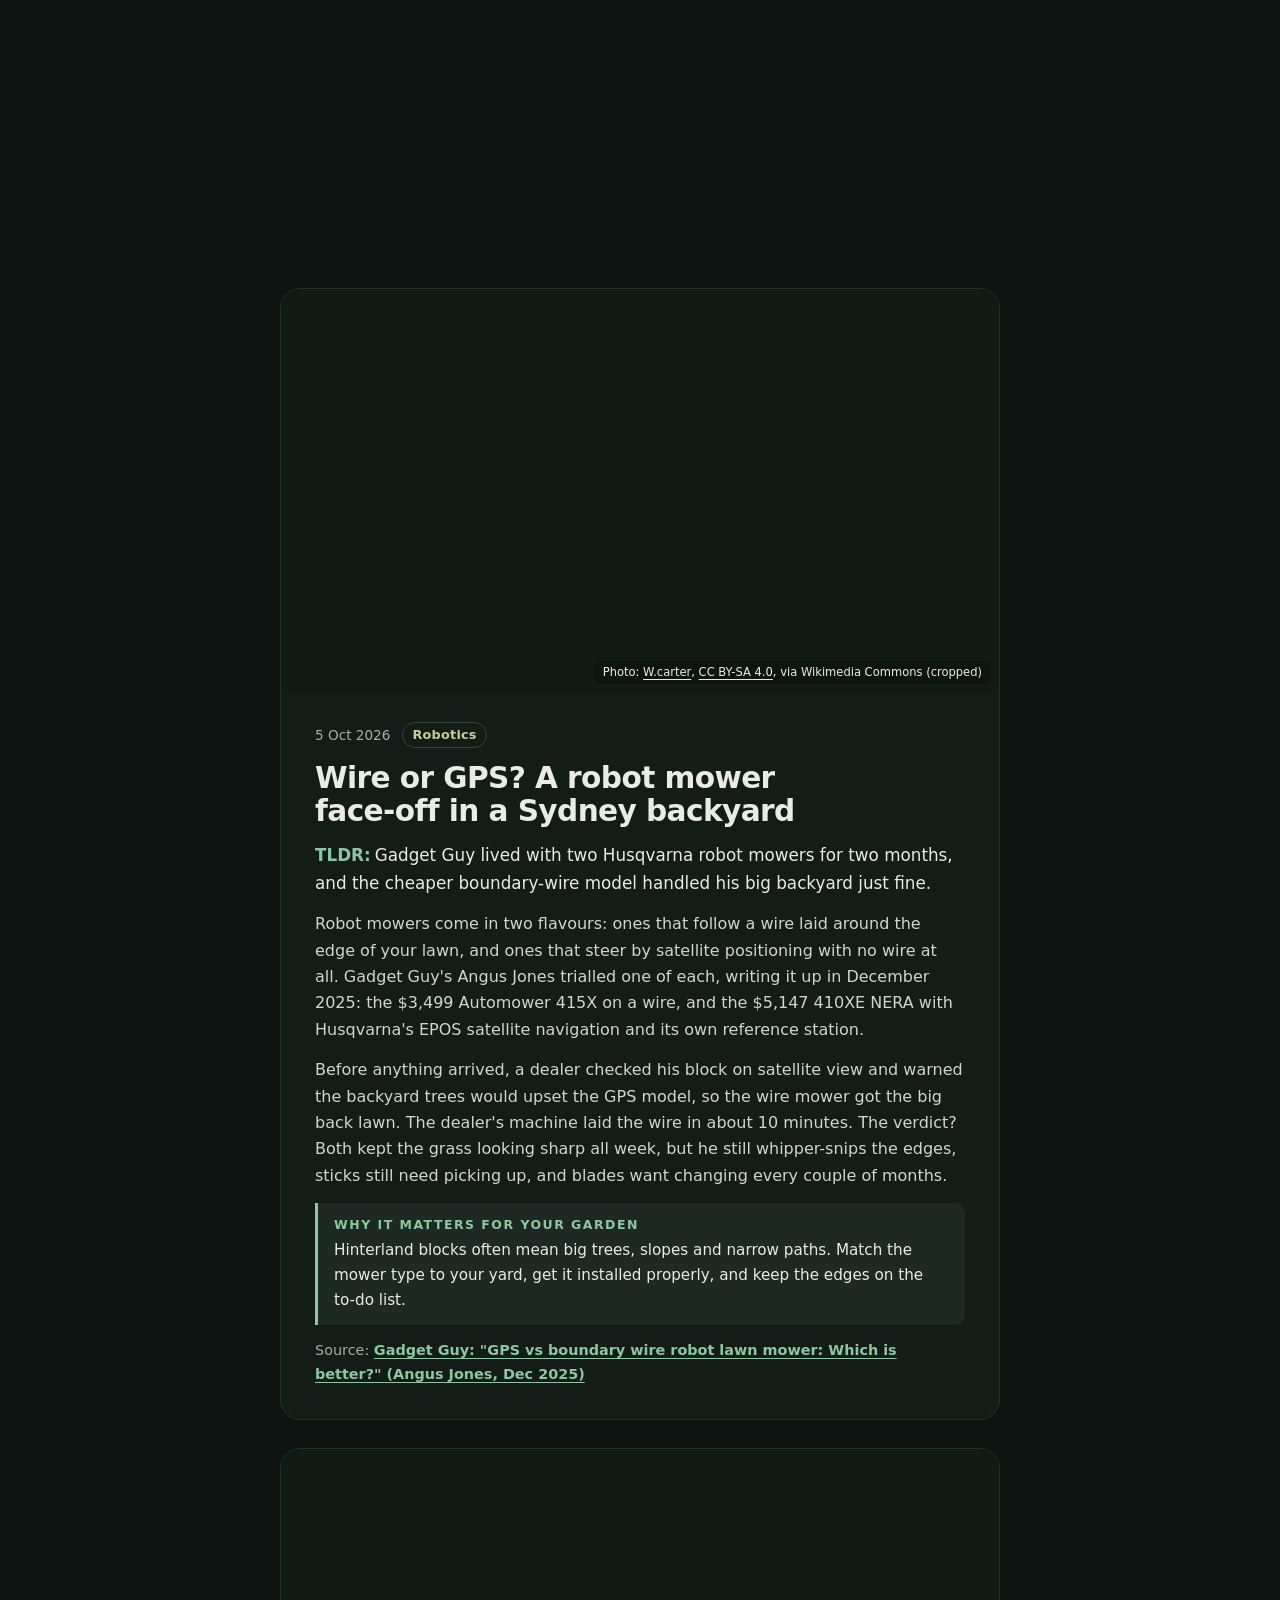
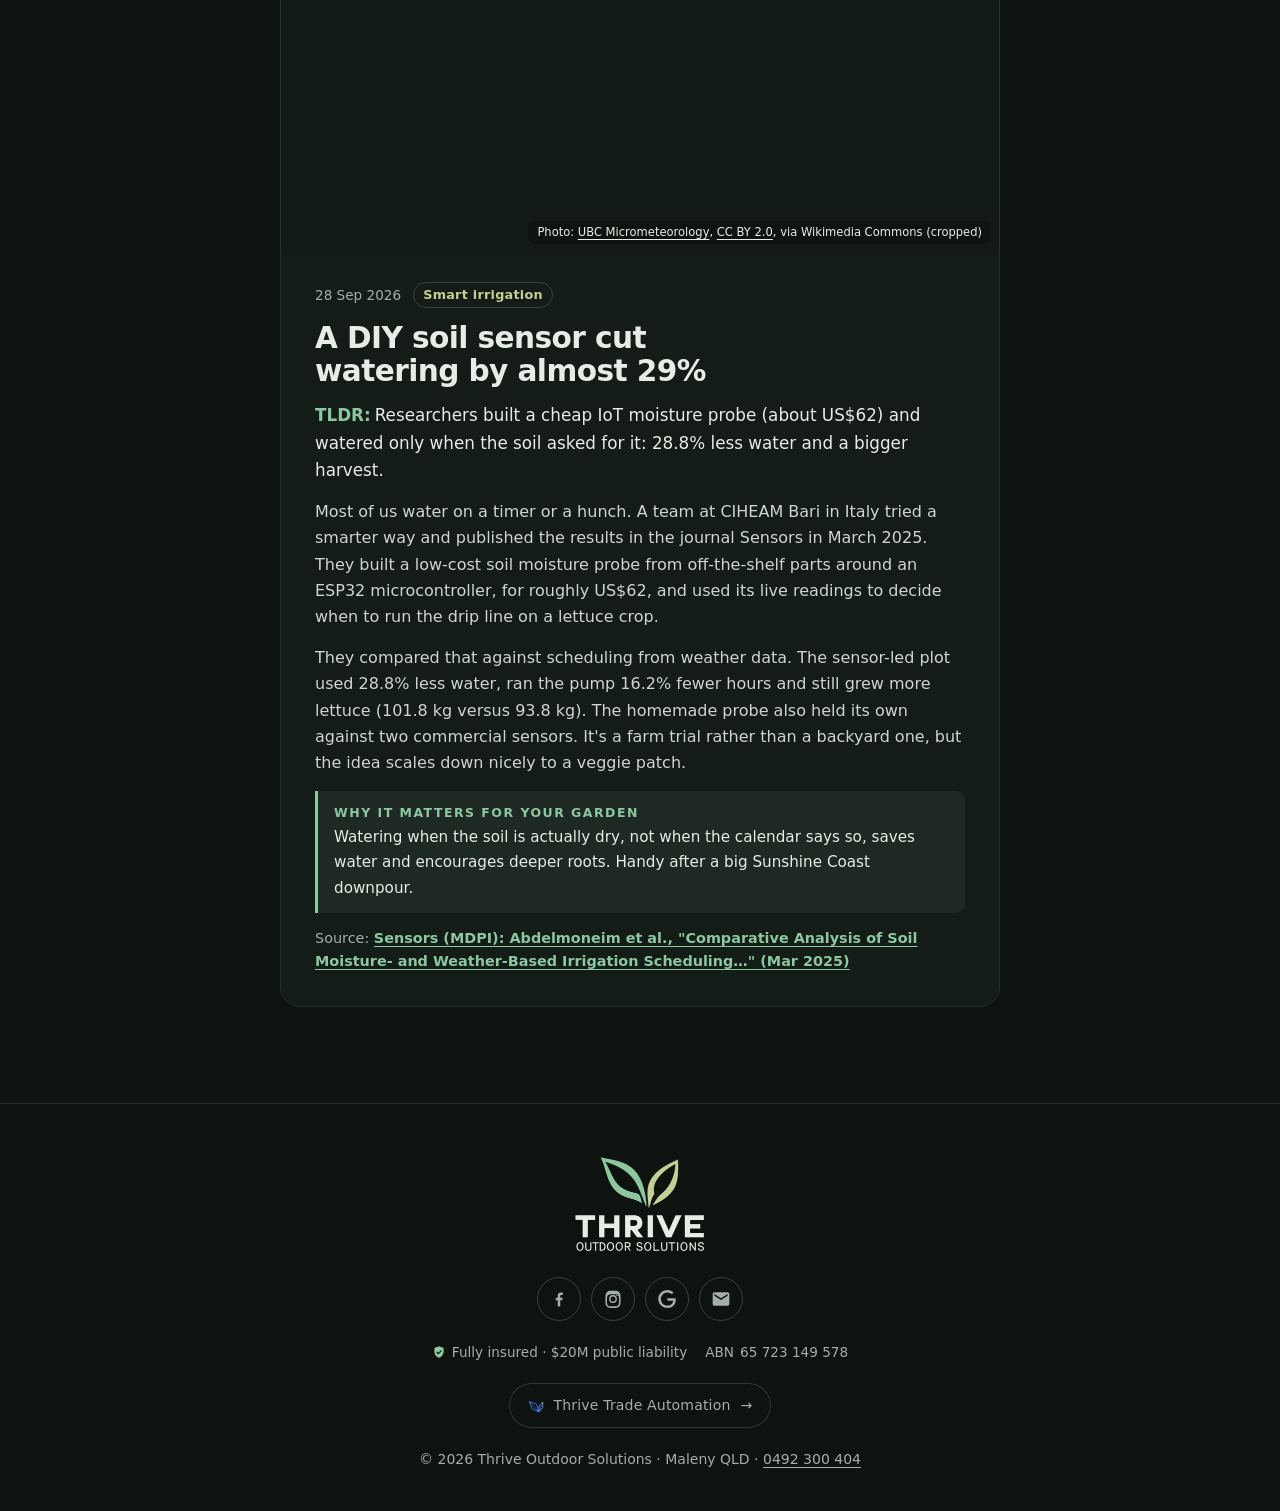
==== commit 9c73c6f7: "v23: TLDR water meter article" ====
--- a/tldr/index.html
+++ b/tldr/index.html
@@ -70,6 +70,25 @@
     </header>
 
     <div class="feed">
+      <!-- POST 2026-10-30 -->
+      <article class="post" id="unitywater-digital-meters-leaks" data-bg="../images/tldr-hidden-leaks-1600.webp" data-bg-sm="../images/tldr-hidden-leaks-800.webp" aria-labelledby="unitywater-digital-meters-leaks-h">
+        <figure class="post-media">
+          <picture>
+            <source type="image/webp" srcset="../images/tldr-hidden-leaks-800.webp 800w, ../images/tldr-hidden-leaks-1600.webp 1600w" sizes="(min-width: 760px) 720px, calc(100vw - 32px)">
+            <img src="../images/tldr-hidden-leaks-800.jpg" srcset="../images/tldr-hidden-leaks-800.jpg 800w, ../images/tldr-hidden-leaks-1600.jpg 1600w" sizes="(min-width: 760px) 720px, calc(100vw - 32px)" width="1600" height="900" loading="lazy" decoding="async" alt="A dark metal outdoor garden tap with a drop of water falling from its spout, against a softly blurred green garden">
+          </picture>
+          <figcaption>Photo: <a href="https://commons.wikimedia.org/wiki/File:Water_on_tap_(Unsplash).jpg" target="_blank" rel="noopener noreferrer">Luis Tosta</a>, <a href="https://creativecommons.org/publicdomain/zero/1.0/" target="_blank" rel="noopener noreferrer">CC0 1.0</a>, via Wikimedia Commons (cropped)</figcaption>
+        </figure>
+        <div class="post-body">
+          <p class="post-meta"><time datetime="2026-10-30">30 Oct 2026</time><span class="tag">Water tech</span></p>
+          <h2 id="unitywater-digital-meters-leaks-h">Your water meter just got smart, and it's catching leaks in 1 in 10 homes</h2>
+          <p class="post-tldr"><strong>TLDR:</strong>Unitywater's digital water meters check your use every day, and more than 1 in 10 homes that have one turned out to have a hidden leak. Nearly 2,300 more are going in across the Sunshine Coast and Noosa this month.</p>
+          <p class="post-text">Most hidden leaks only show up as a nasty surprise on the water bill, because old mechanical meters are read just once every three months. Unitywater's digital meters change that: a small logger sits on the meter and sends your daily water use to Unitywater. If your lowest flow through the day works out to more than about 500 litres for two days running, you get an SMS, email or letter suggesting you call a plumber.</p>
+          <p class="post-text">Leaks turn out to be common. Unitywater says 10.3% of households with a digital meter have had a hidden leak: 6,613 homes from 2021 to August 2026. This October, crews are fitting more than 4,600 meters, including nearly 2,300 in Bli Bli, Cooran, Cooroibah, Eumundi, Forest Glen, Kunda Park, Palmwoods, Pomona, Tewantin and Yandina. Scheduled upgrades are free, and you don't need to be home.</p>
+          <p class="post-why"><strong>Why it matters for your garden</strong>A split irrigation line or a dripping tap can waste water for weeks before anyone notices. No digital meter yet? Turn off everything that uses water, photograph the meter numbers (red ones too), leave the meter tap on and check again after an hour. If the numbers have moved, you may have a leak.</p>
+          <p class="post-source">Source: <a href="https://www.unitywater.com/newsroom/2026/10/15/06/29/unitywater-one-in-10-households-experience-hidden-water-leak" target="_blank" rel="noopener noreferrer">Unitywater: "One in 10 households experience hidden water leak" (Oct 2026)</a></p>
+        </div>
+      </article>
       <!-- POST 2026-10-14 -->
       <article class="post" id="ai-weed-drones-cqu" data-bg="../images/tldr-weed-drones-1600.webp" data-bg-sm="../images/tldr-weed-drones-800.webp" aria-labelledby="ai-weed-drones-cqu-h">
         <figure class="post-media">
@@ -213,6 +232,6 @@
     </div>
   </footer>
 
-  <script src="../js/main.js?v=17" defer></script>
+  <script src="../js/main.js?v=22" defer></script>
 </body>
 </html>
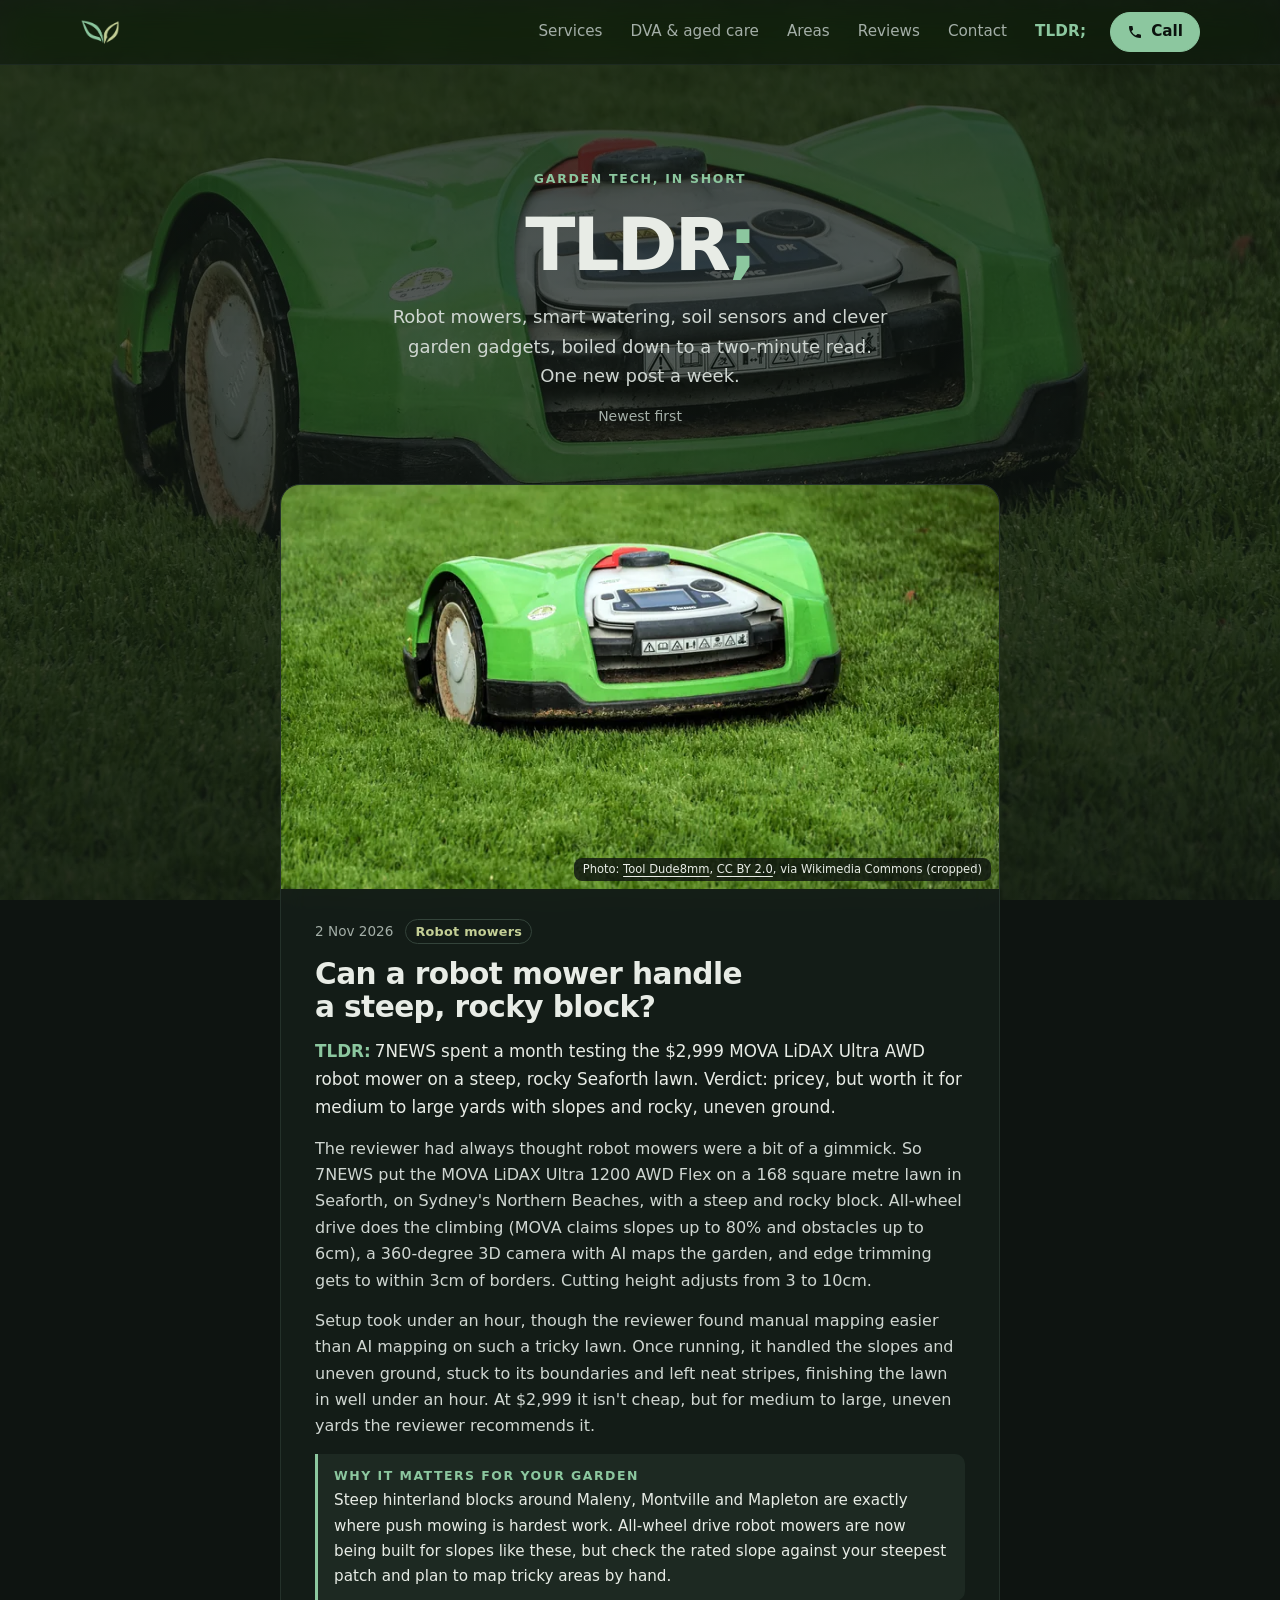
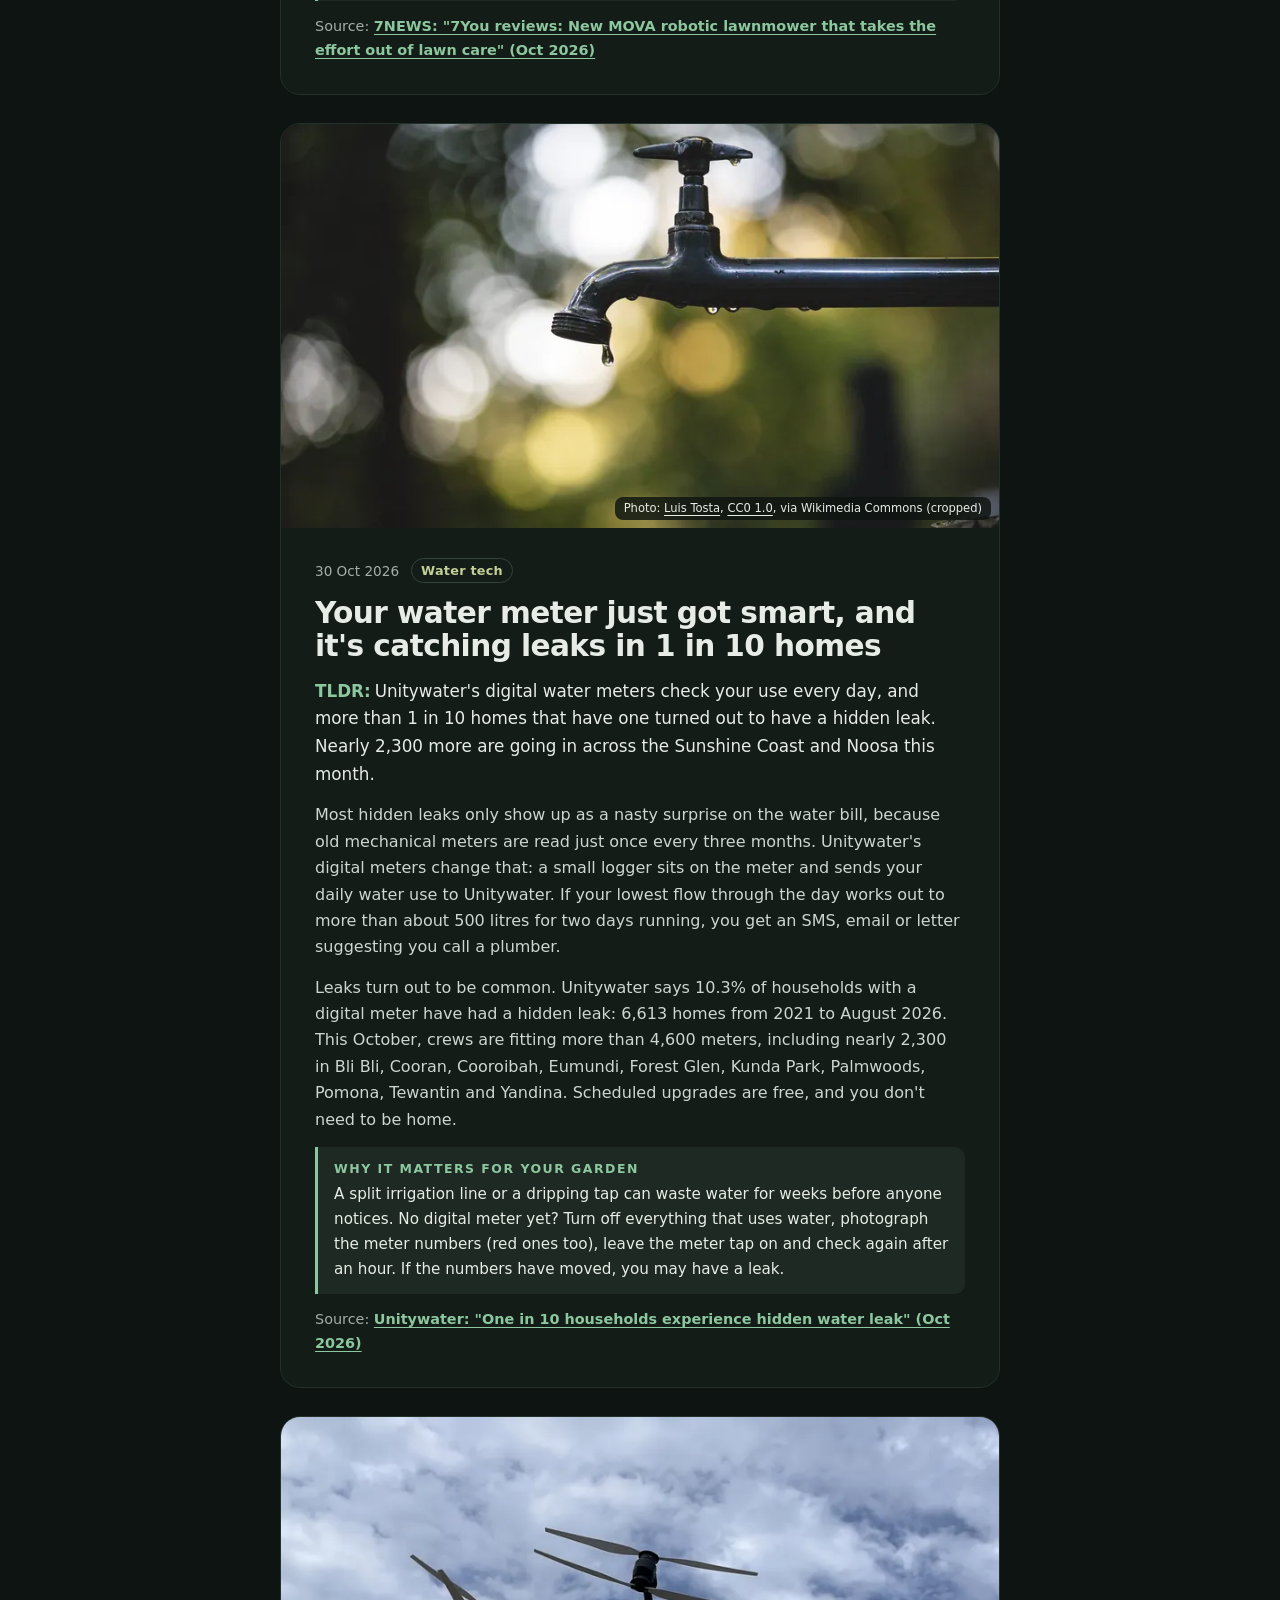
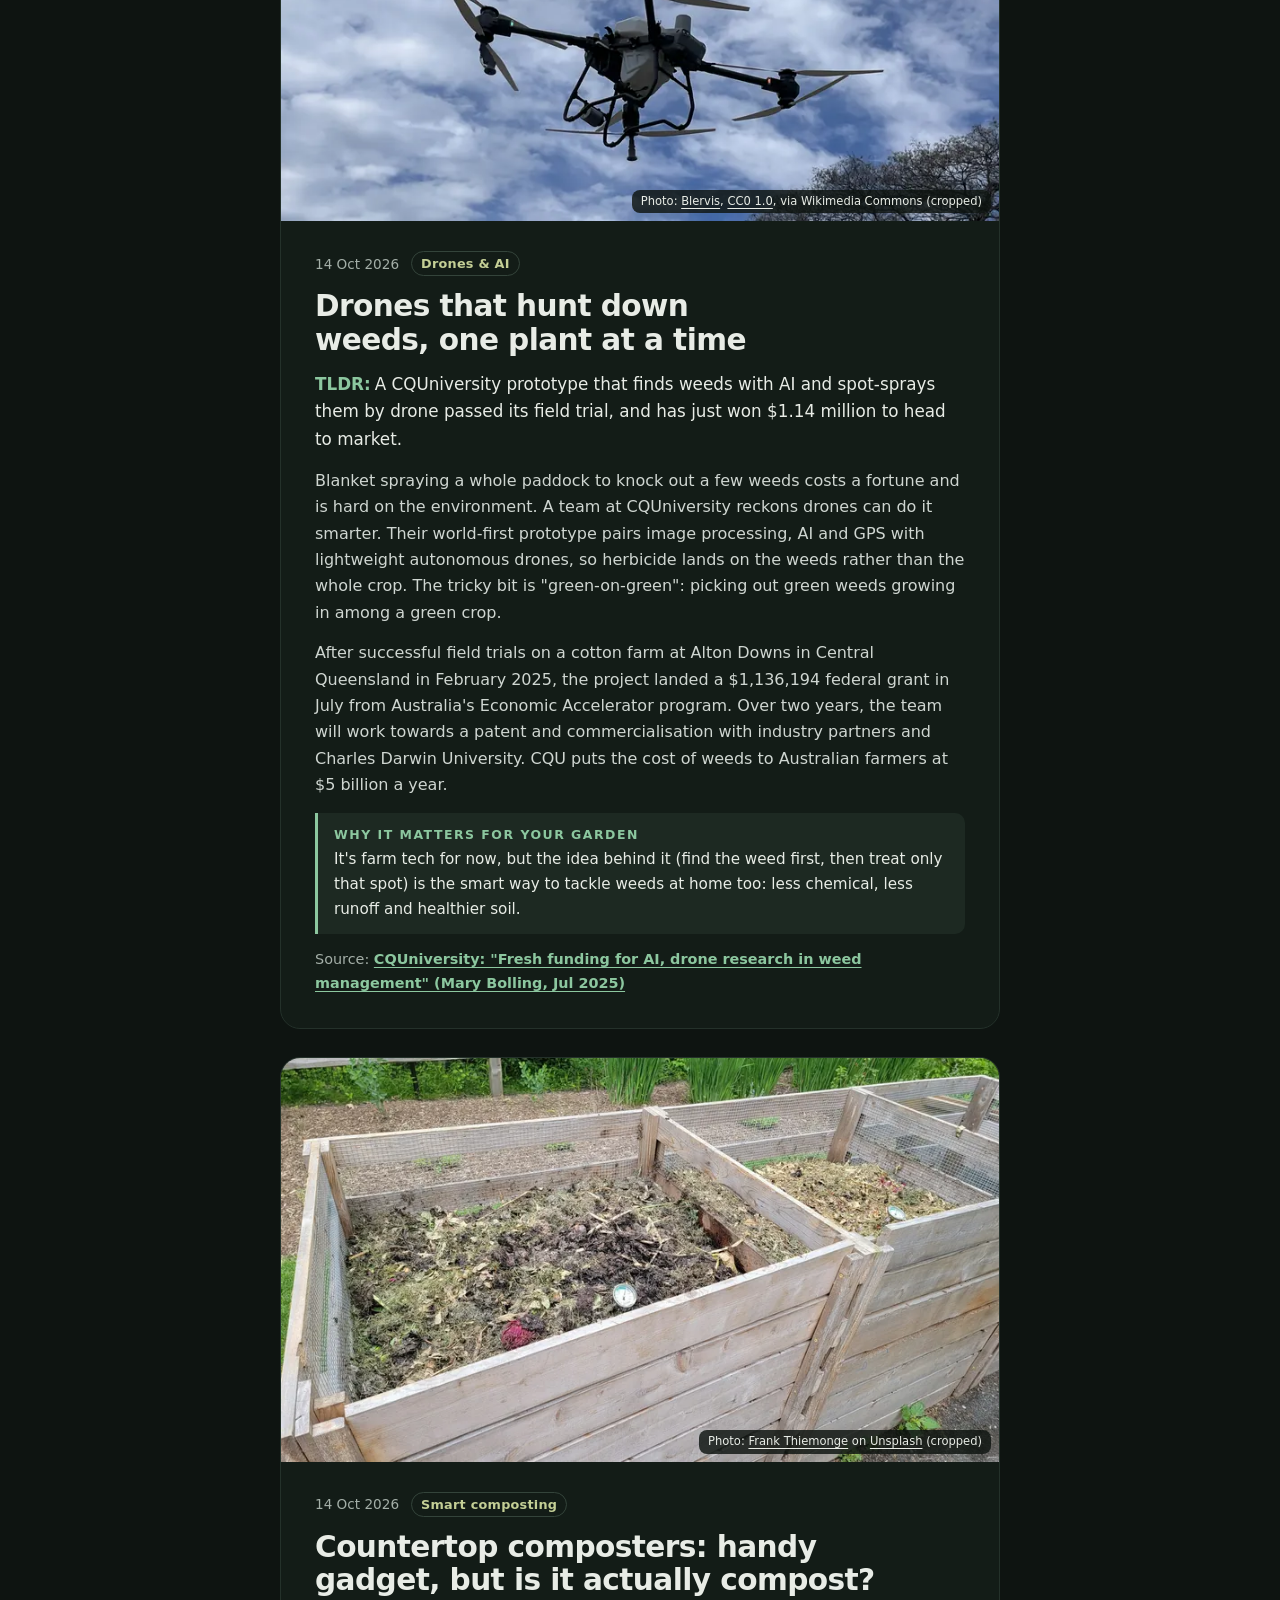
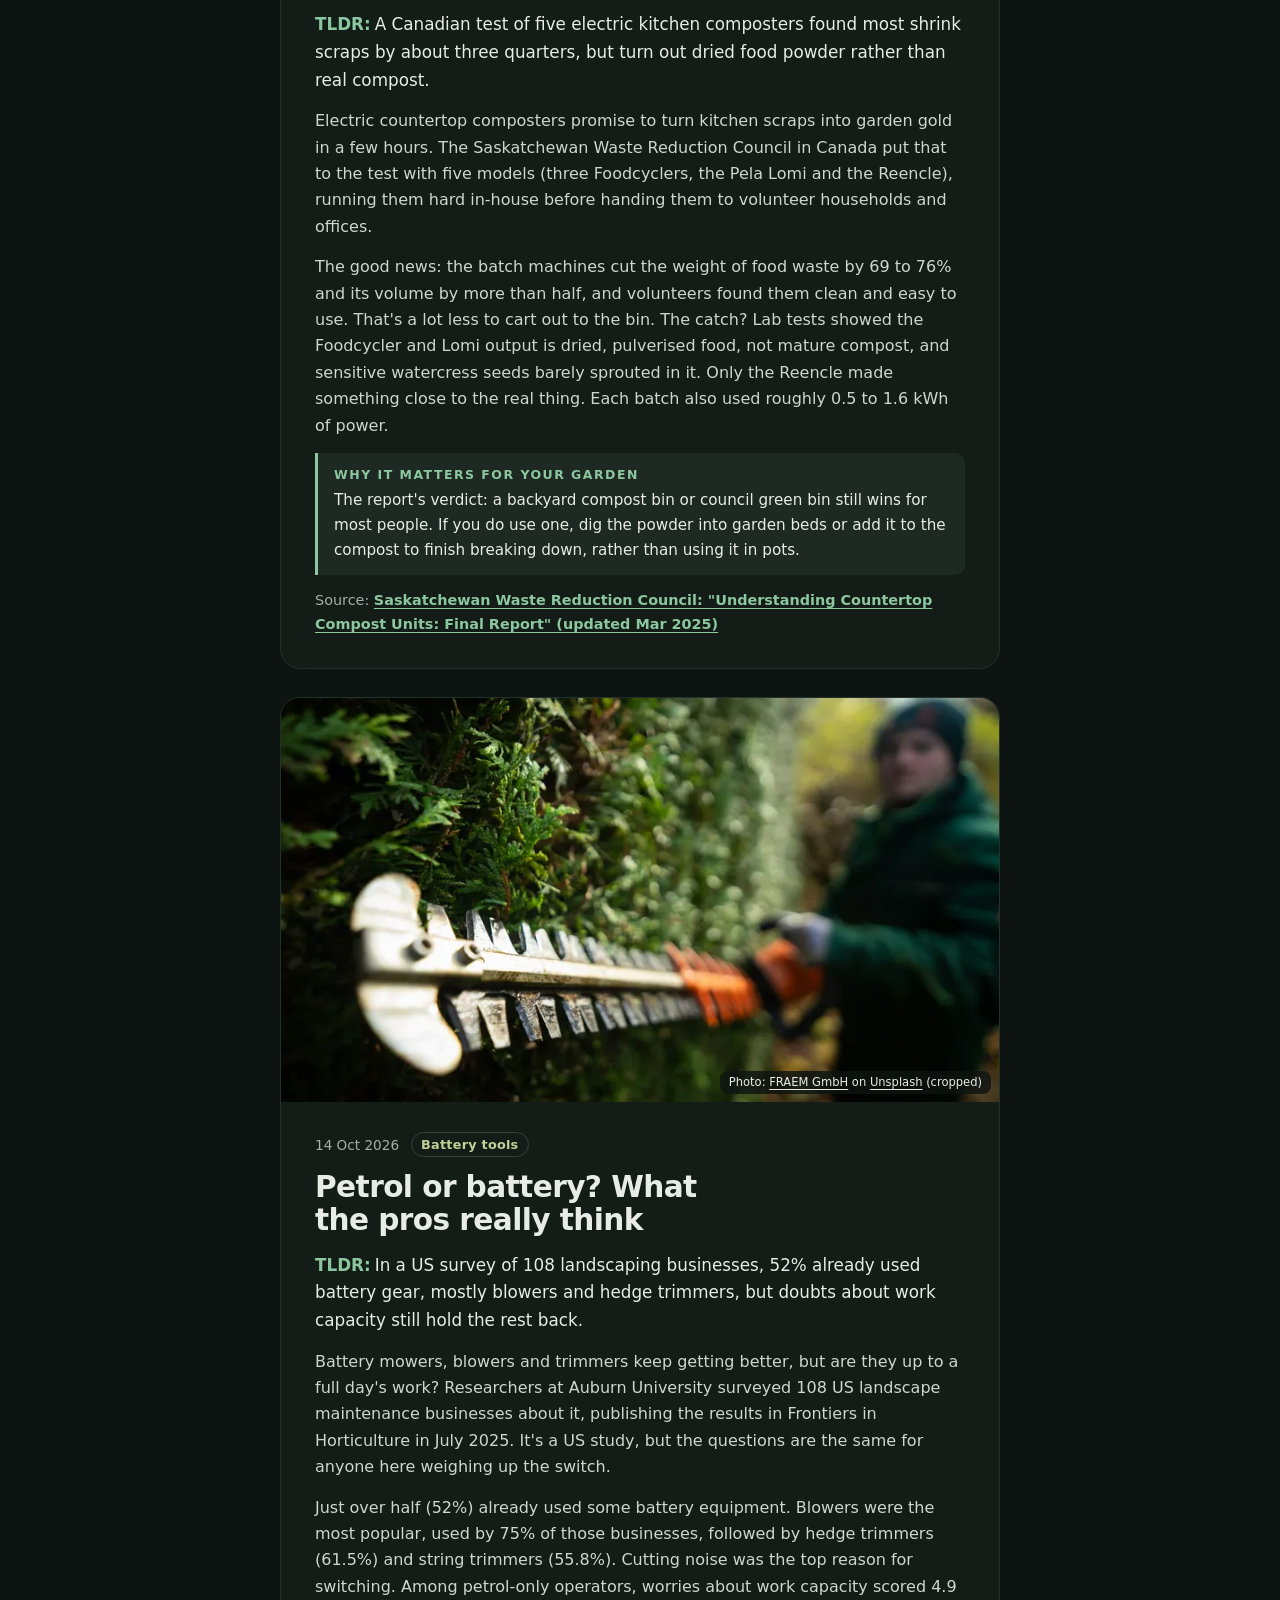
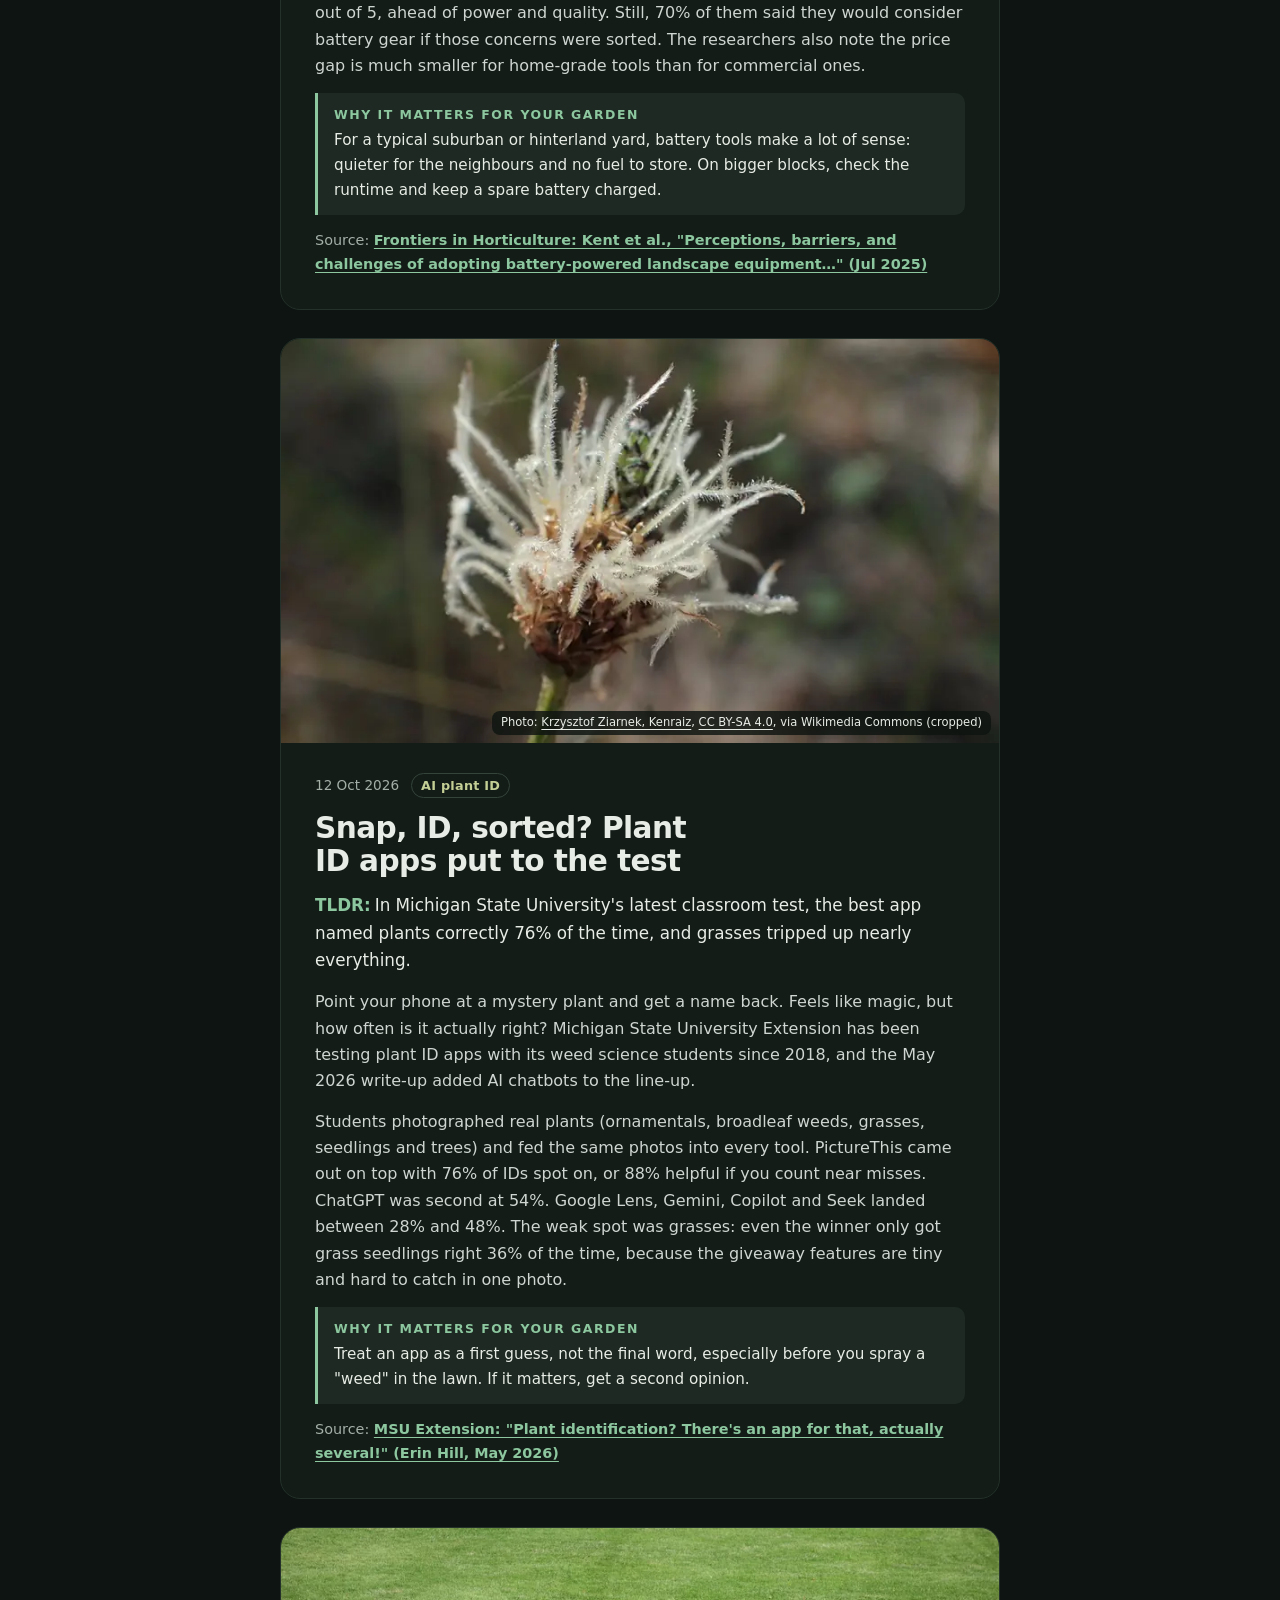
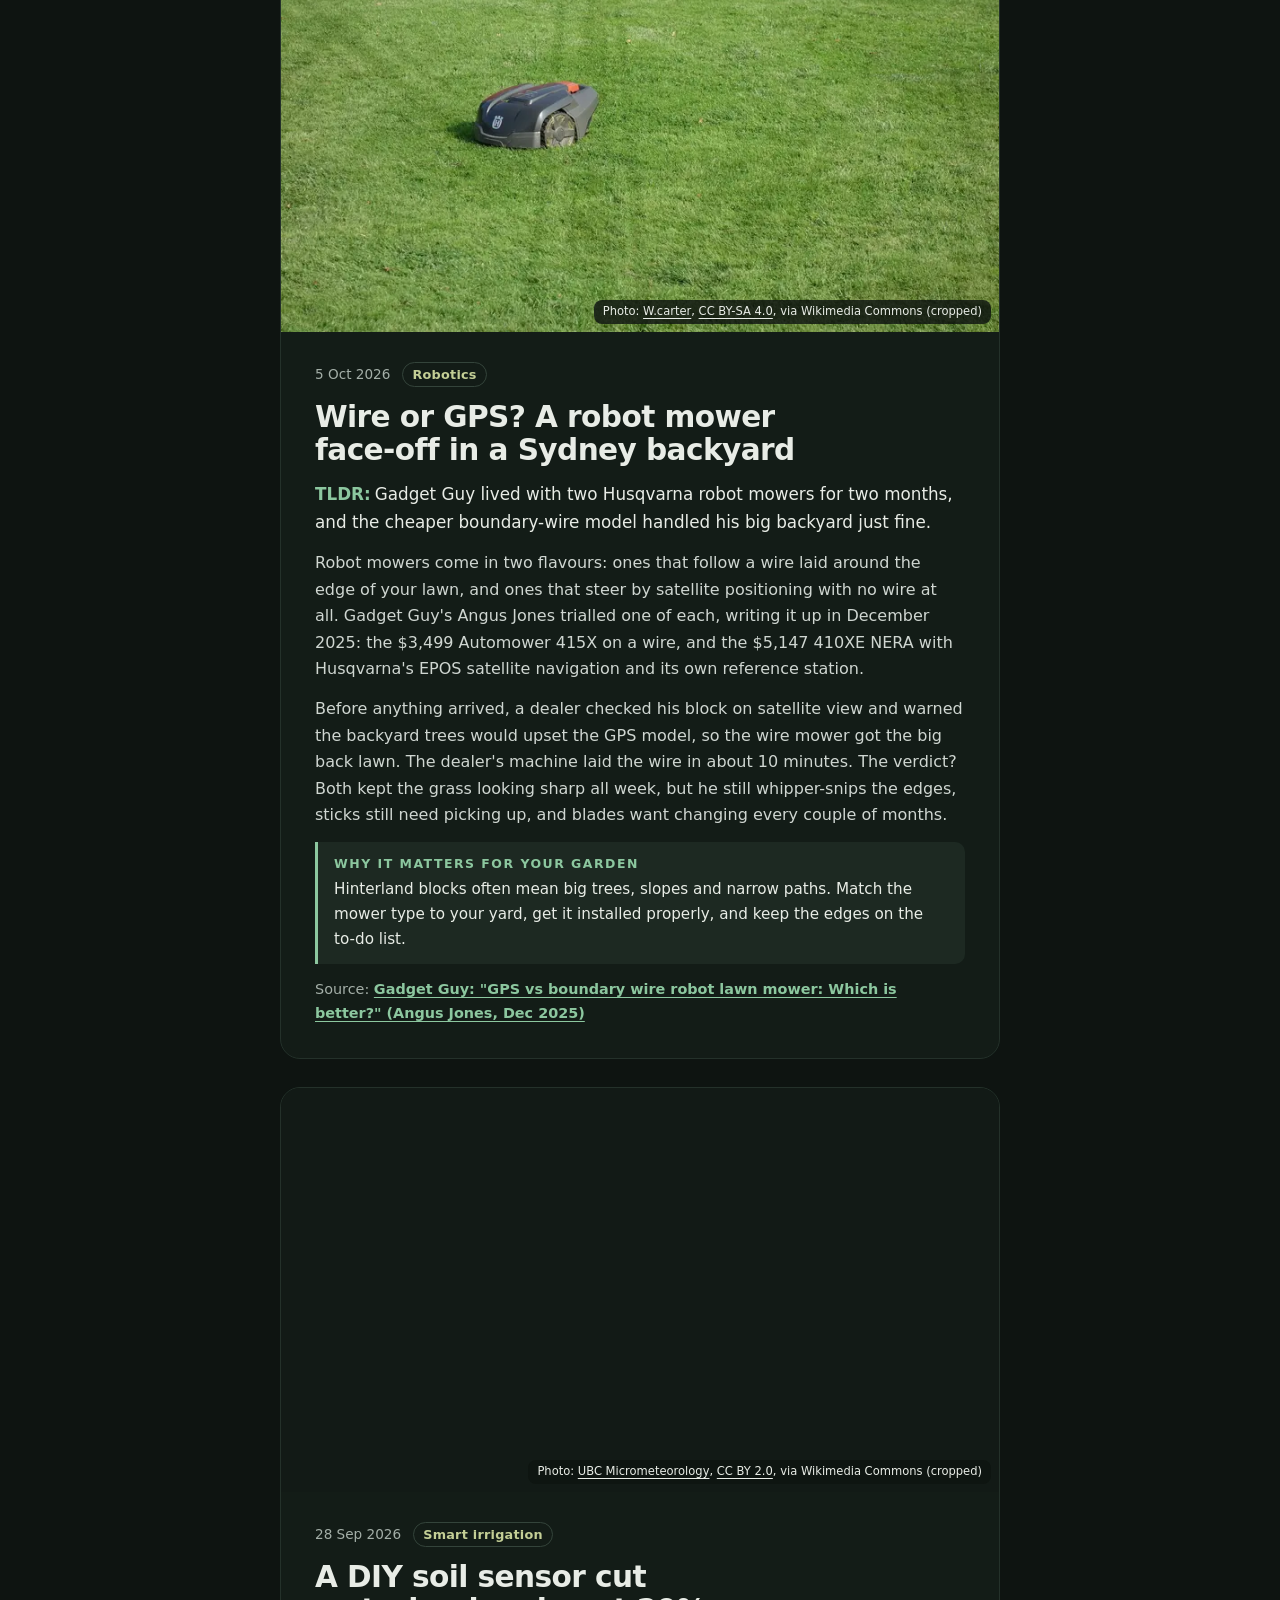
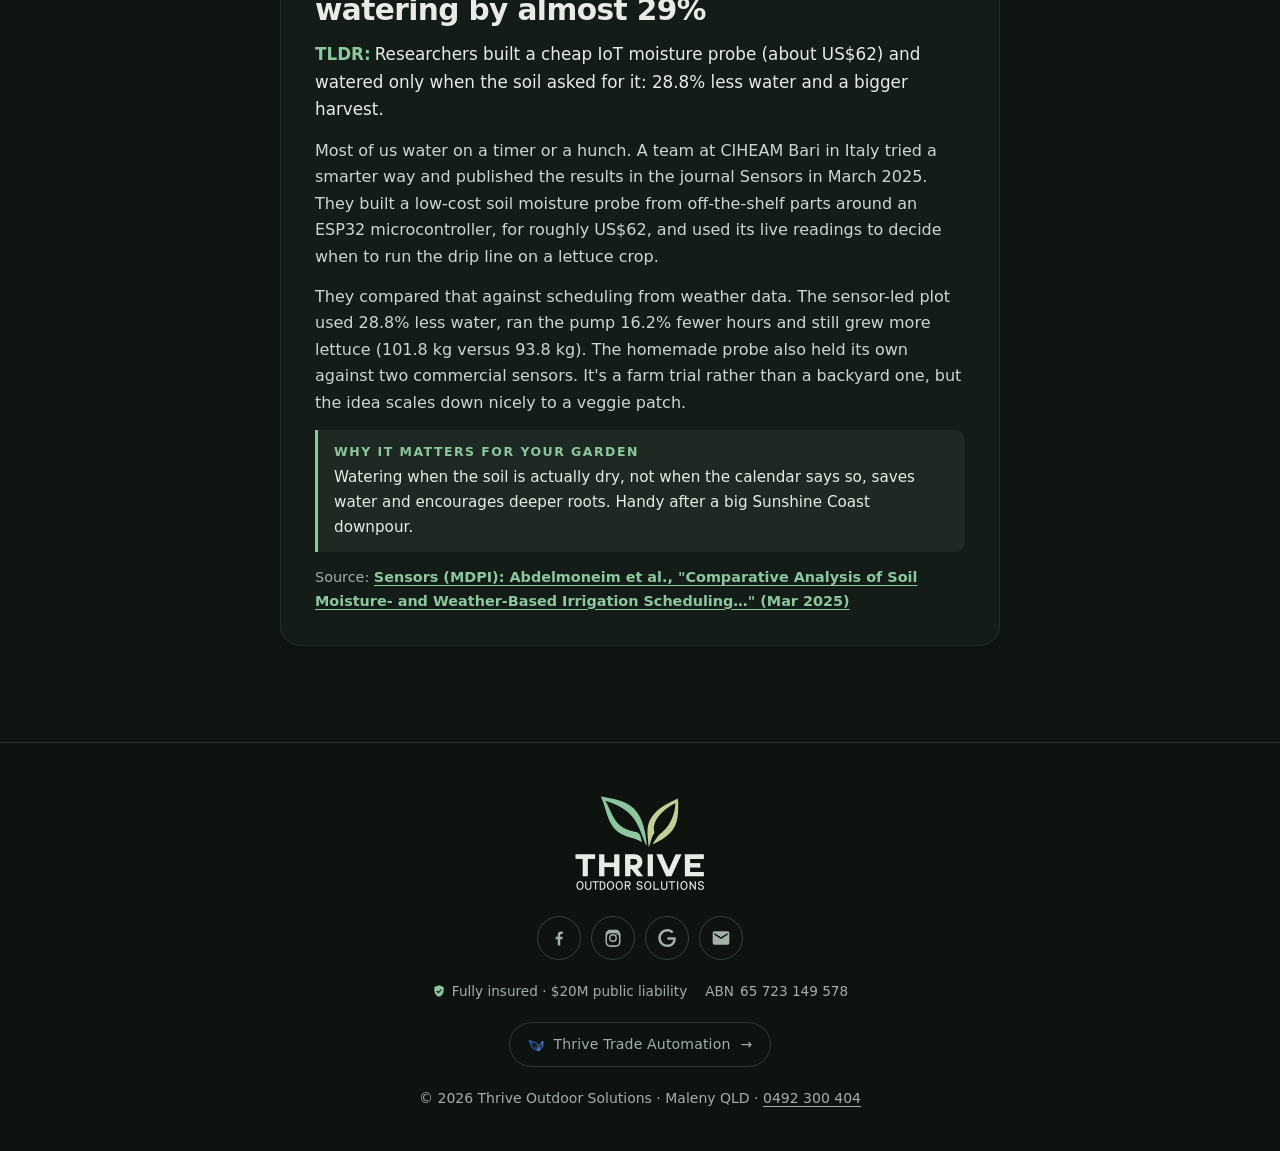
==== commit f8b8430f: "v24: TLDR robot mower on steep blocks" ====
--- a/tldr/index.html
+++ b/tldr/index.html
@@ -70,6 +70,25 @@
     </header>
 
     <div class="feed">
+      <!-- POST 2026-11-02 -->
+      <article class="post" id="mova-robot-mower-steep-block" data-bg="../images/tldr-robot-slope-1600.webp" data-bg-sm="../images/tldr-robot-slope-800.webp" aria-labelledby="mova-robot-mower-steep-block-h">
+        <figure class="post-media">
+          <picture>
+            <source type="image/webp" srcset="../images/tldr-robot-slope-800.webp 800w, ../images/tldr-robot-slope-1600.webp 1600w" sizes="(min-width: 760px) 720px, calc(100vw - 32px)">
+            <img src="../images/tldr-robot-slope-800.jpg" srcset="../images/tldr-robot-slope-800.jpg 800w, ../images/tldr-robot-slope-1600.jpg 1600w" sizes="(min-width: 760px) 720px, calc(100vw - 32px)" width="1600" height="900" loading="lazy" decoding="async" alt="A green and white robot lawn mower cutting a lush, freshly mown lawn">
+          </picture>
+          <figcaption>Photo: <a href="https://commons.wikimedia.org/wiki/File:Lawn_Mower_Rush_Robot_Mower_Green_Edited_2020_(49927081513).jpg" target="_blank" rel="noopener noreferrer">Tool Dude8mm</a>, <a href="https://creativecommons.org/licenses/by/2.0/" target="_blank" rel="noopener noreferrer">CC BY 2.0</a>, via Wikimedia Commons (cropped)</figcaption>
+        </figure>
+        <div class="post-body">
+          <p class="post-meta"><time datetime="2026-11-02">2 Nov 2026</time><span class="tag">Robot mowers</span></p>
+          <h2 id="mova-robot-mower-steep-block-h">Can a robot mower handle a steep, rocky block?</h2>
+          <p class="post-tldr"><strong>TLDR:</strong>7NEWS spent a month testing the $2,999 MOVA LiDAX Ultra AWD robot mower on a steep, rocky Seaforth lawn. Verdict: pricey, but worth it for medium to large yards with slopes and rocky, uneven ground.</p>
+          <p class="post-text">The reviewer had always thought robot mowers were a bit of a gimmick. So 7NEWS put the MOVA LiDAX Ultra 1200 AWD Flex on a 168 square metre lawn in Seaforth, on Sydney's Northern Beaches, with a steep and rocky block. All-wheel drive does the climbing (MOVA claims slopes up to 80% and obstacles up to 6cm), a 360-degree 3D camera with AI maps the garden, and edge trimming gets to within 3cm of borders. Cutting height adjusts from 3 to 10cm.</p>
+          <p class="post-text">Setup took under an hour, though the reviewer found manual mapping easier than AI mapping on such a tricky lawn. Once running, it handled the slopes and uneven ground, stuck to its boundaries and left neat stripes, finishing the lawn in well under an hour. At $2,999 it isn't cheap, but for medium to large, uneven yards the reviewer recommends it.</p>
+          <p class="post-why"><strong>Why it matters for your garden</strong>Steep hinterland blocks around Maleny, Montville and Mapleton are exactly where push mowing is hardest work. All-wheel drive robot mowers are now being built for slopes like these, but check the rated slope against your steepest patch and plan to map tricky areas by hand.</p>
+          <p class="post-source">Source: <a href="https://7news.com.au/7you/home/7you-reviews-new-mova-robotic-lawn-mower-that-takes-the-effort-out-of-lawn-care-so-is-it-worth-your-cash-c-23027733" target="_blank" rel="noopener noreferrer">7NEWS: "7You reviews: New MOVA robotic lawnmower that takes the effort out of lawn care" (Oct 2026)</a></p>
+        </div>
+      </article>
       <!-- POST 2026-10-30 -->
       <article class="post" id="unitywater-digital-meters-leaks" data-bg="../images/tldr-hidden-leaks-1600.webp" data-bg-sm="../images/tldr-hidden-leaks-800.webp" aria-labelledby="unitywater-digital-meters-leaks-h">
         <figure class="post-media">
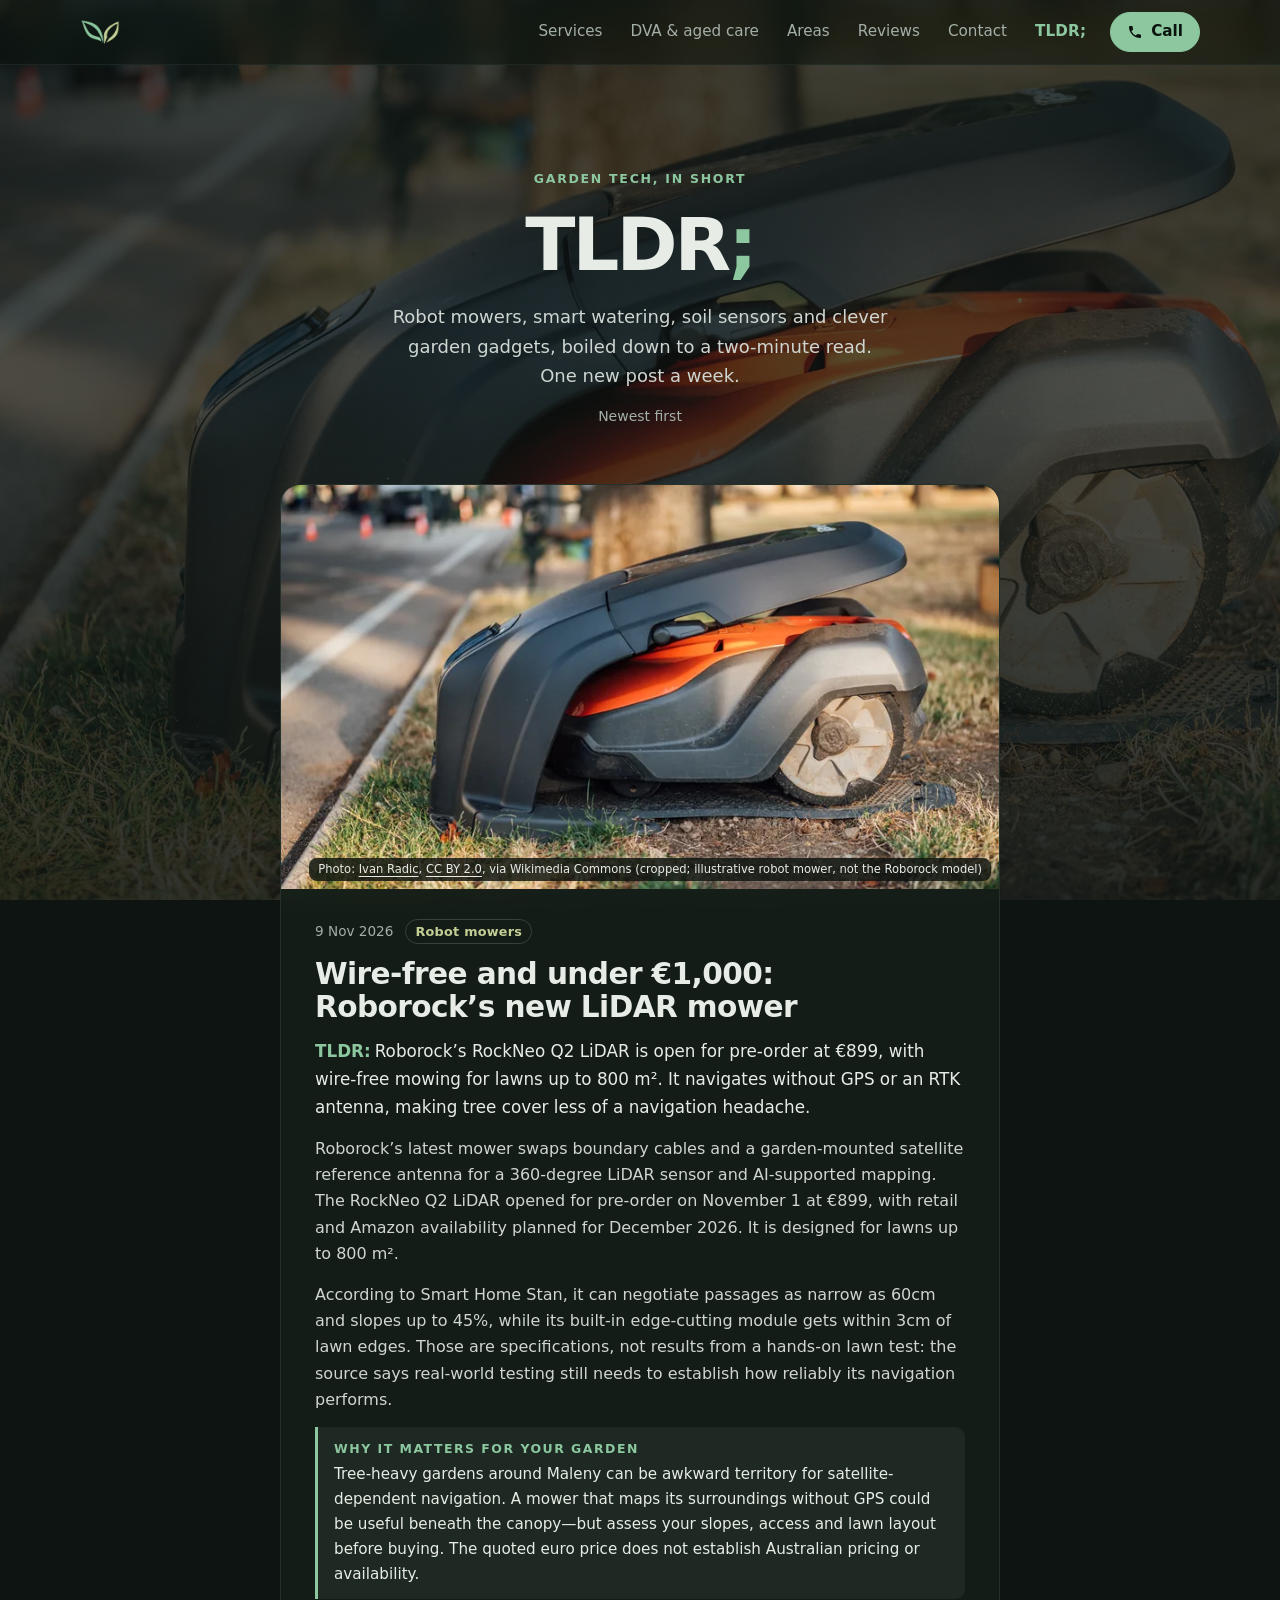
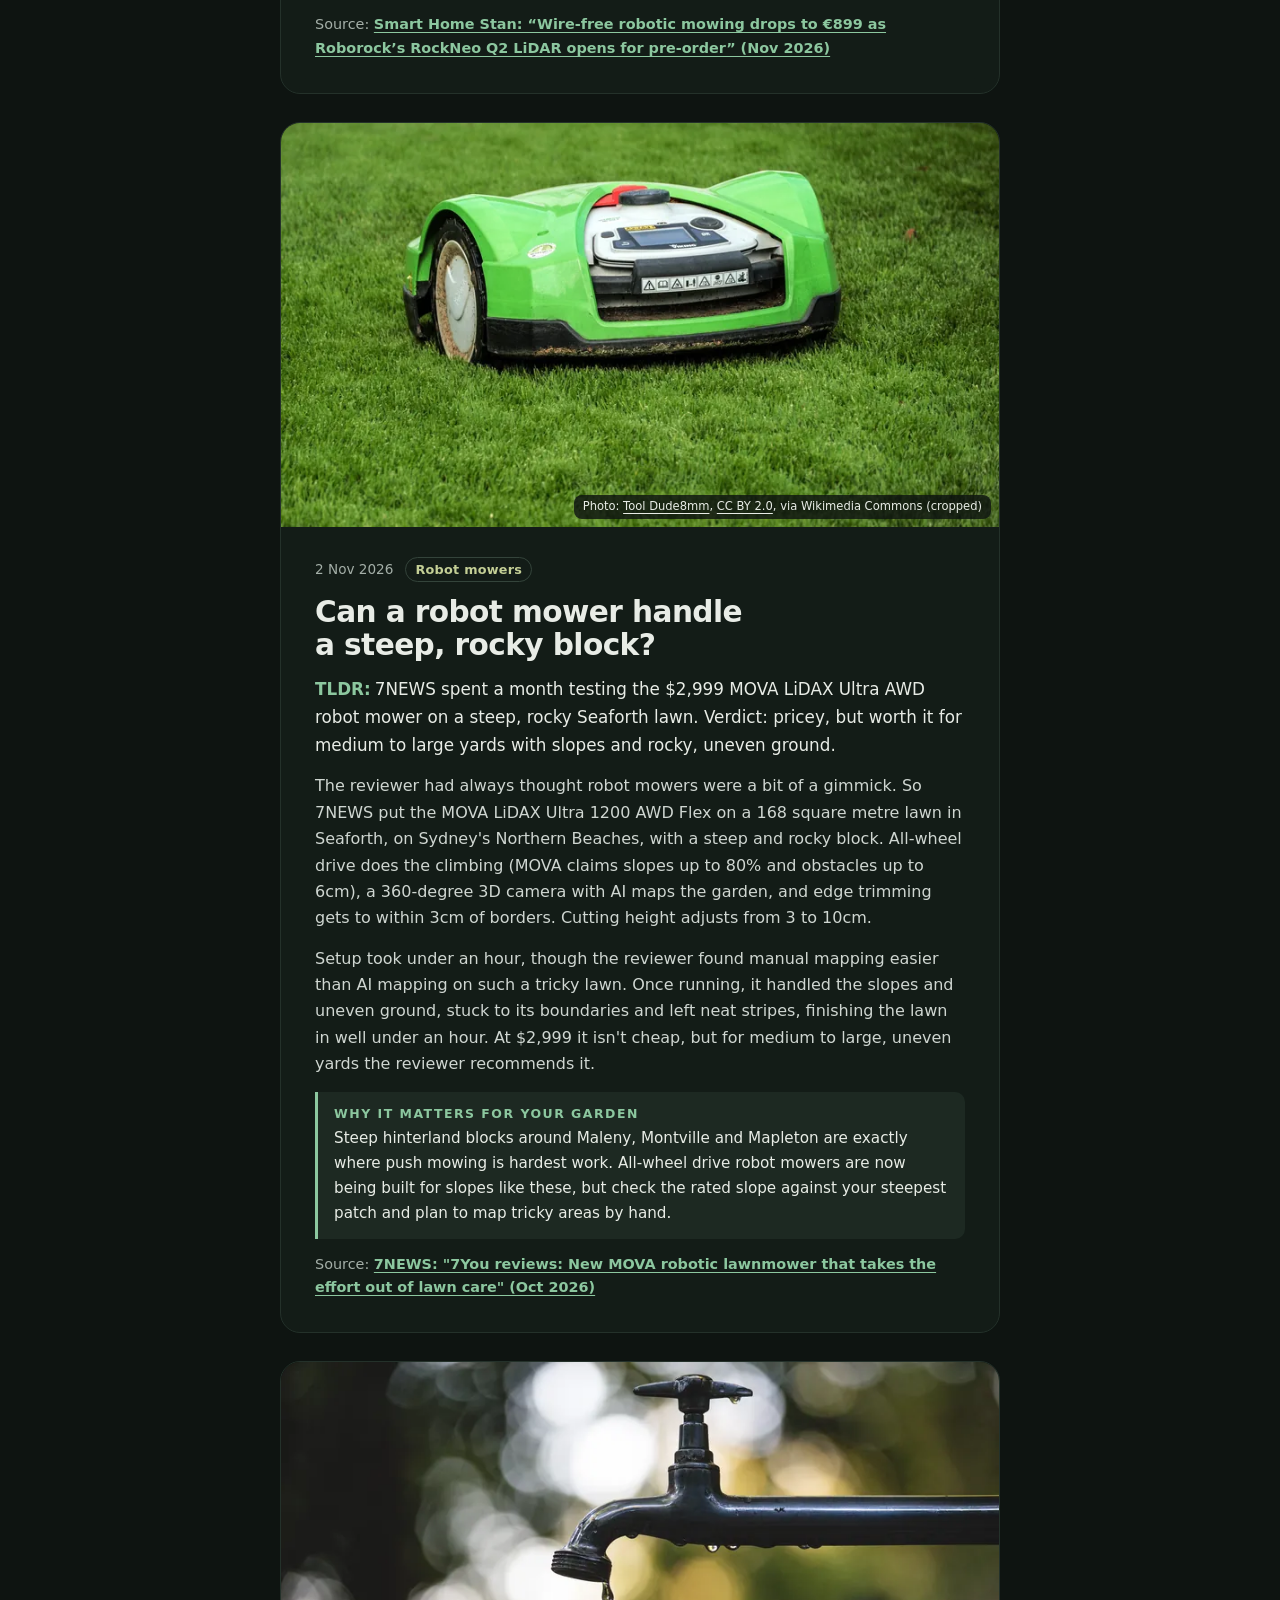
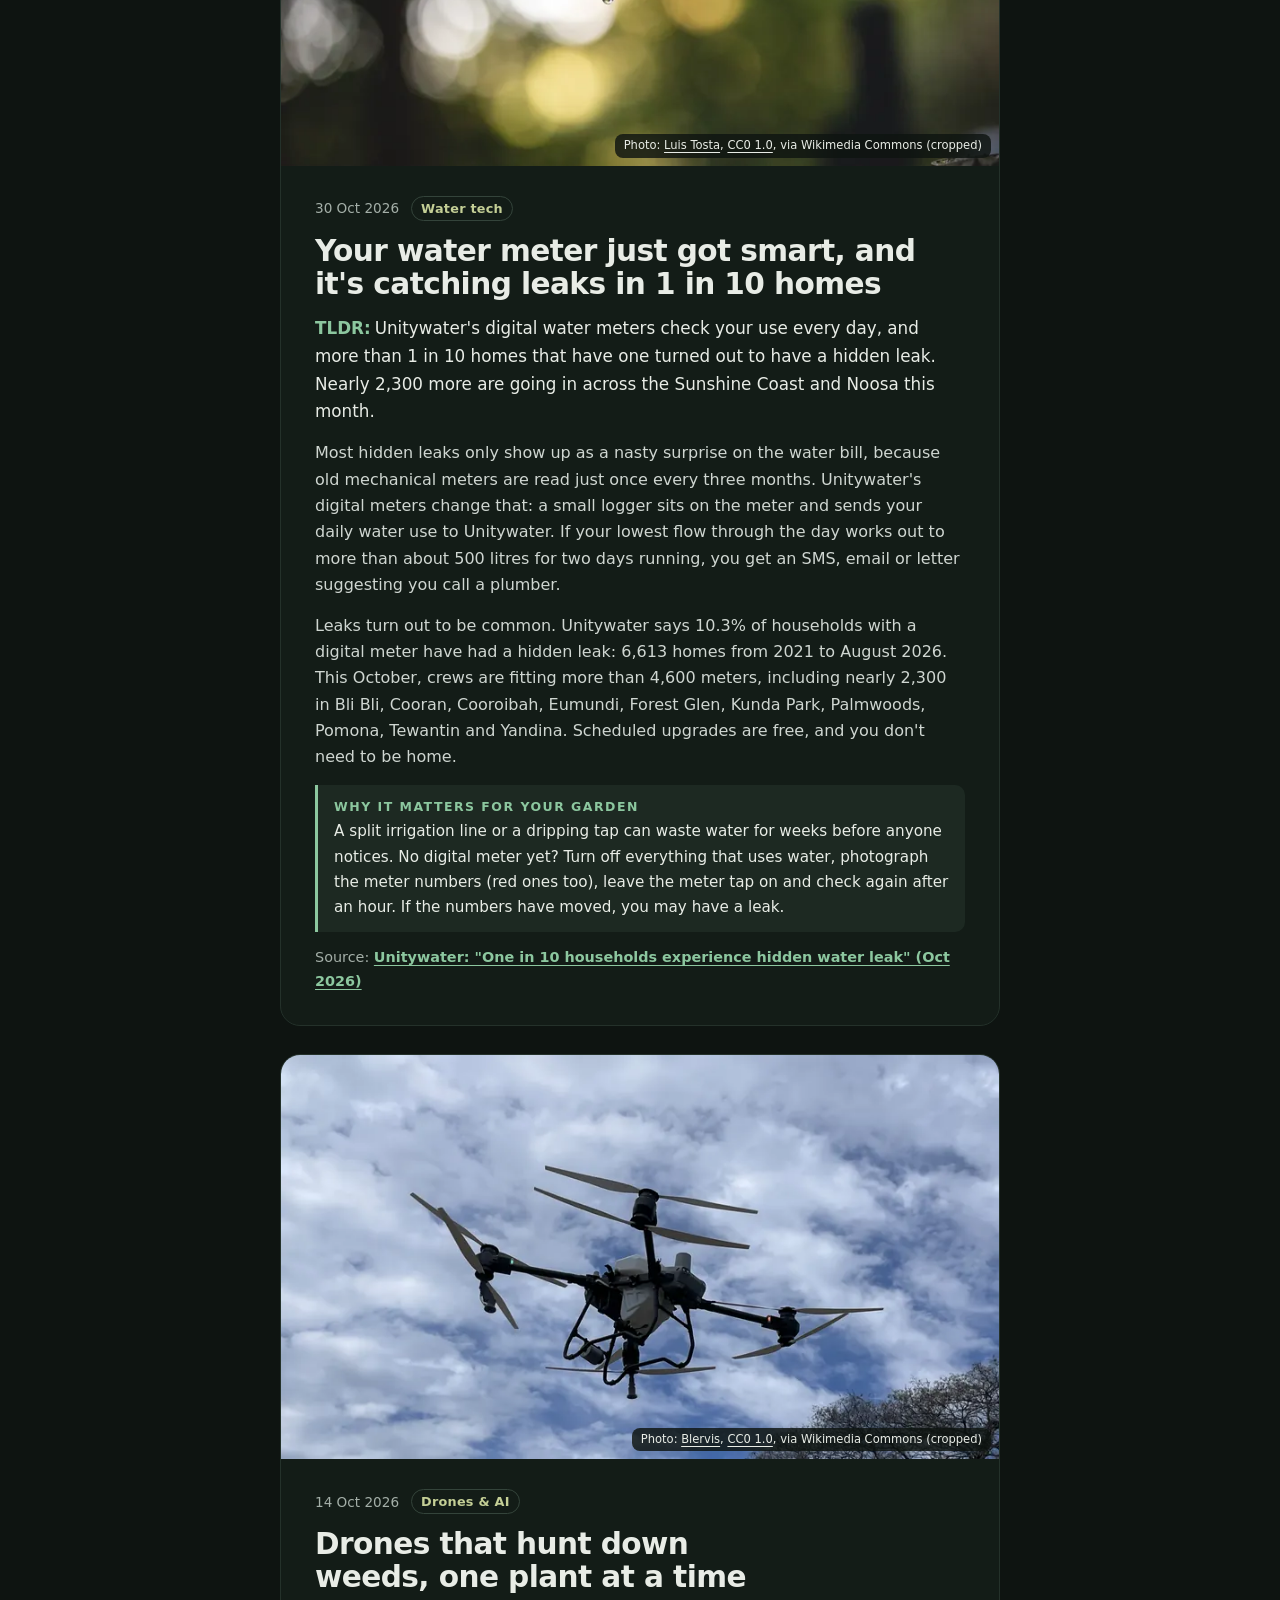
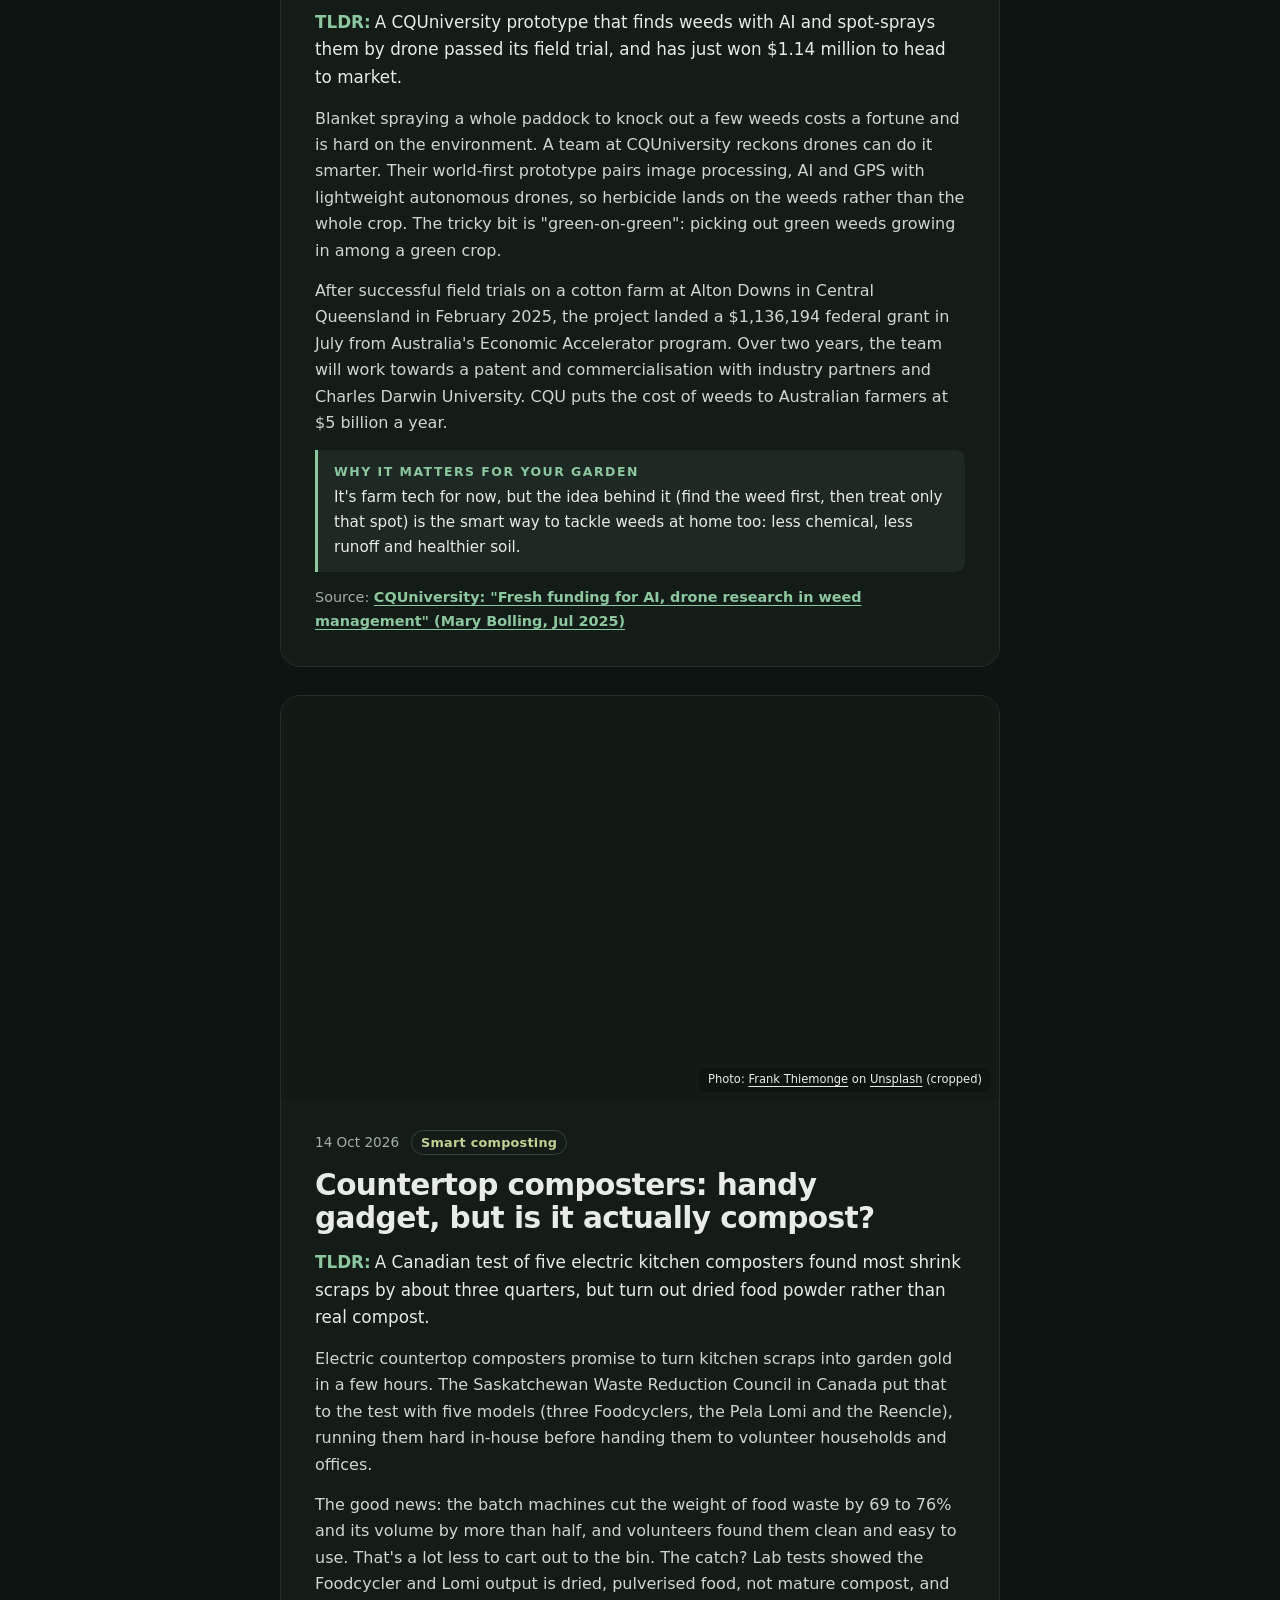
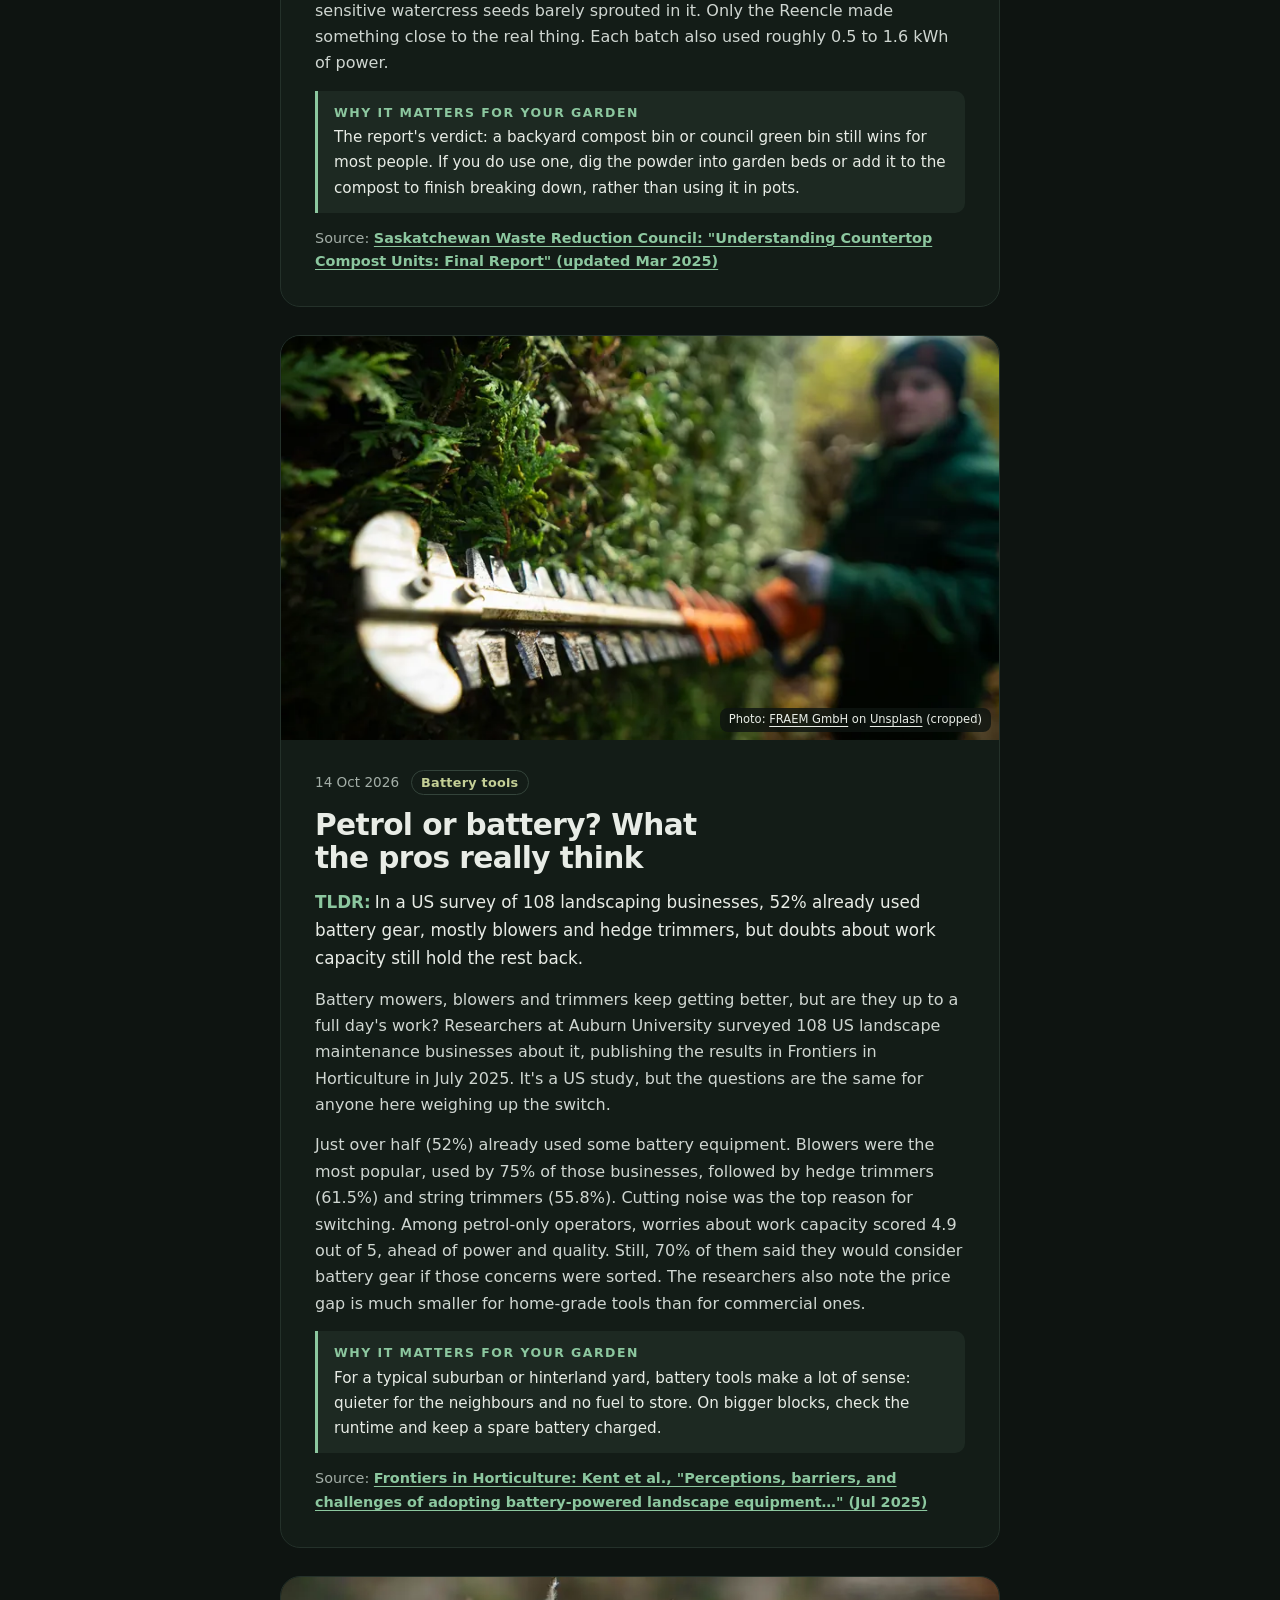
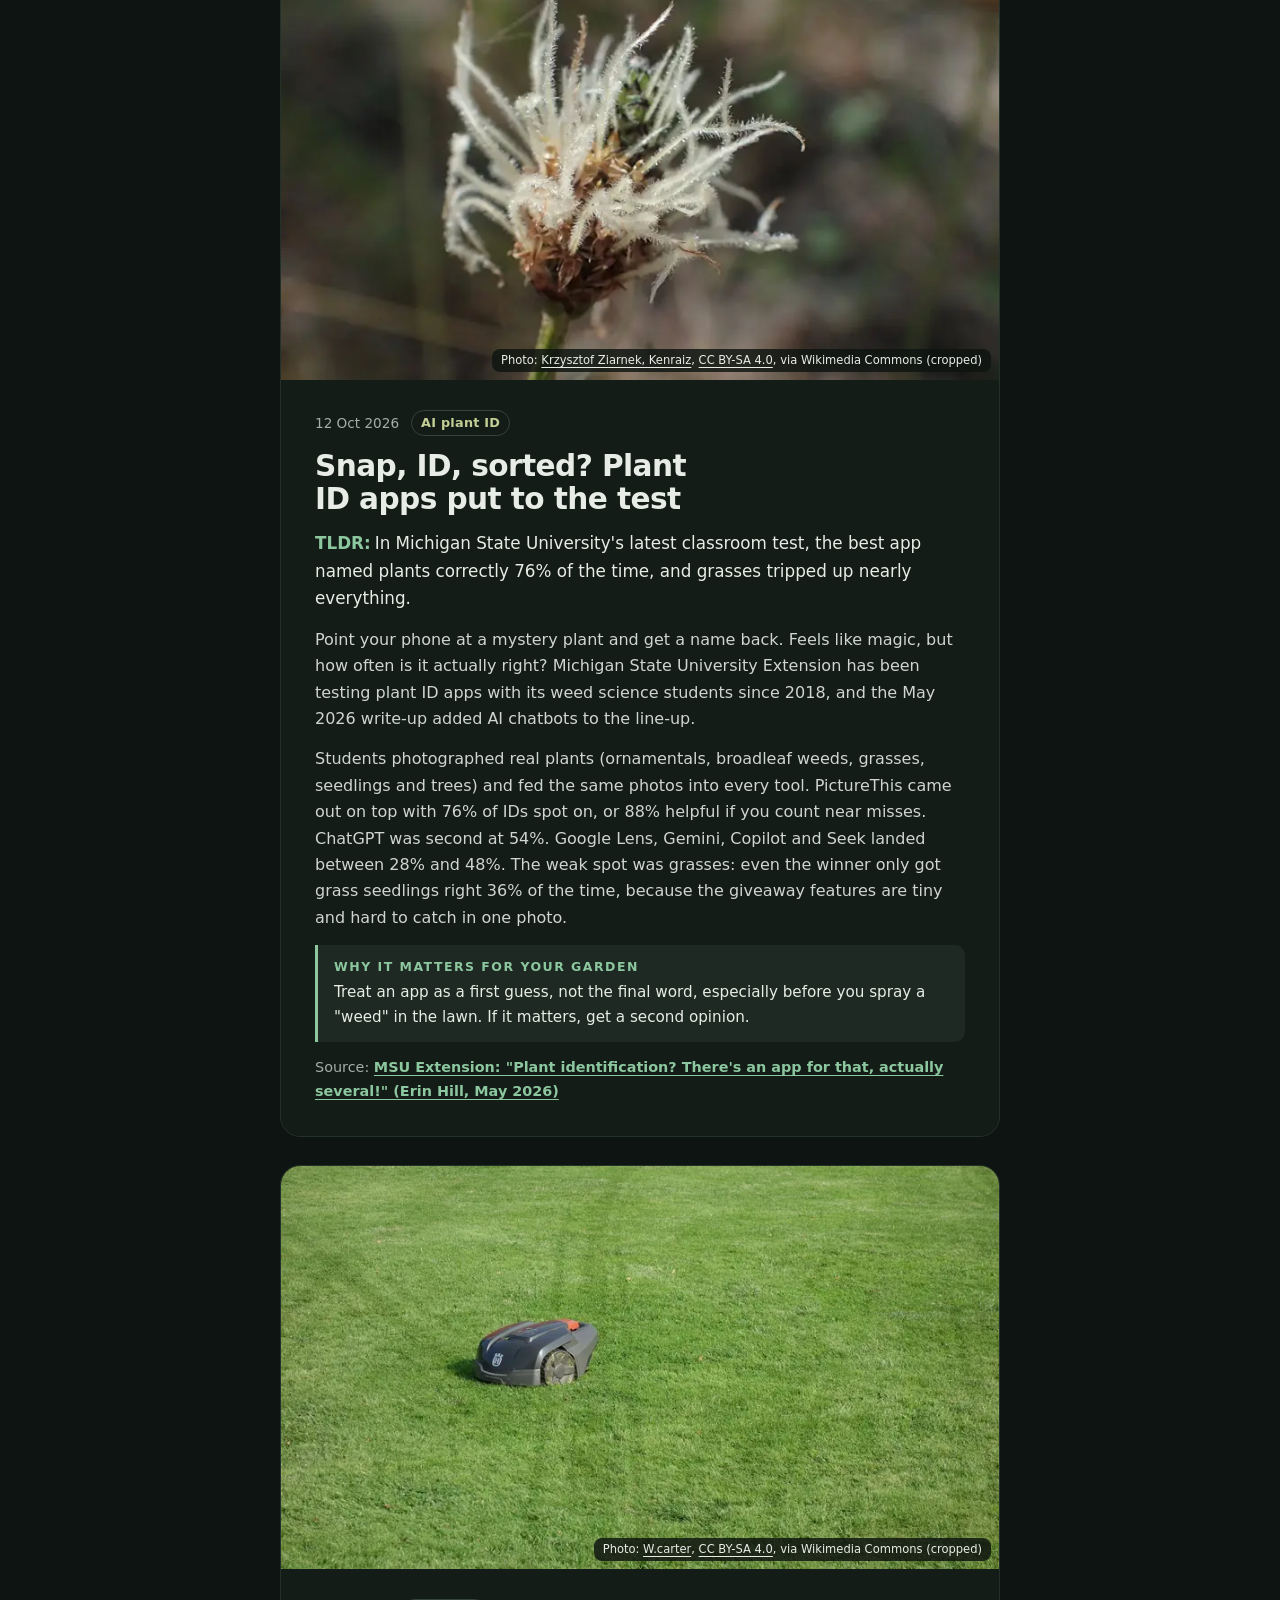
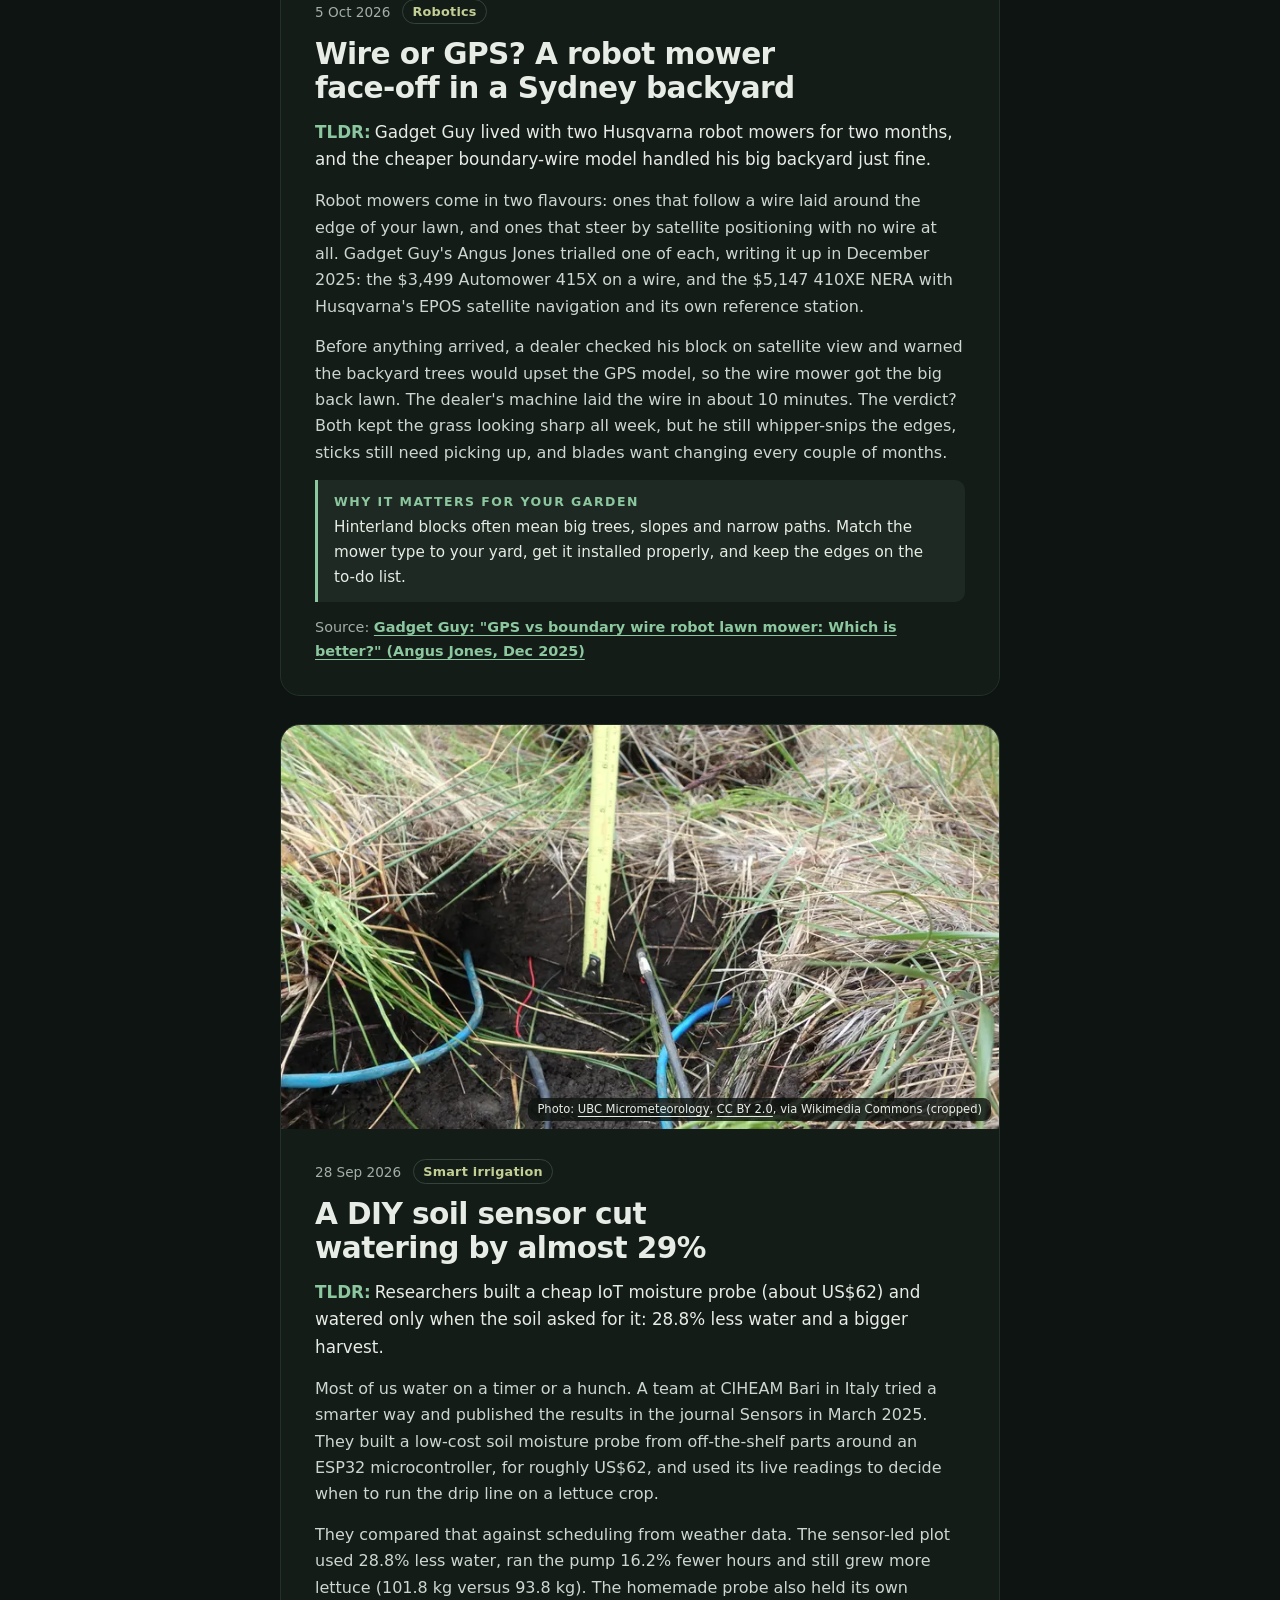
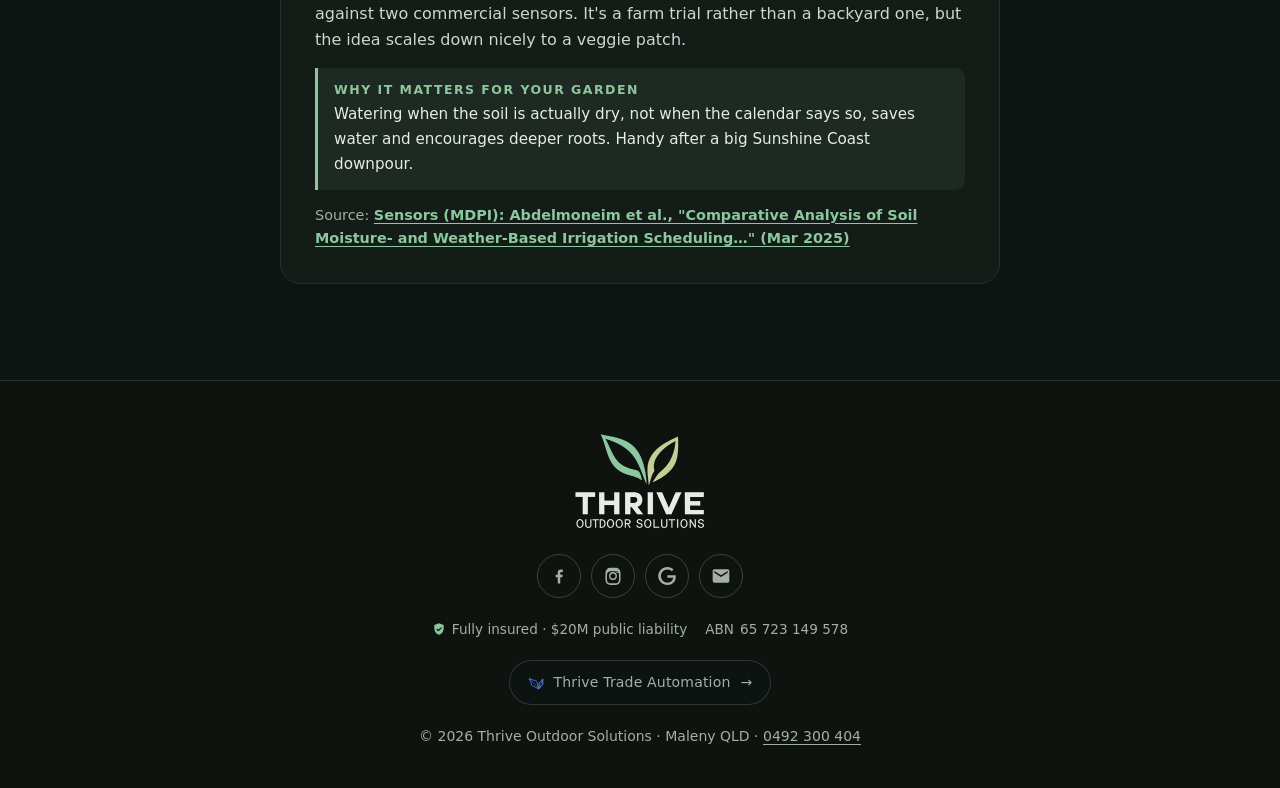
==== commit 3aa16aba: "v25: TLDR Roborock Q2 LiDAR mower" ====
--- a/tldr/index.html
+++ b/tldr/index.html
@@ -70,6 +70,25 @@
     </header>
 
     <div class="feed">
+      <!-- POST 2026-11-09 -->
+      <article class="post" id="roborock-q2-lidar" data-bg="../images/tldr-roborock-q2-1600.webp" data-bg-sm="../images/tldr-roborock-q2-800.webp" aria-labelledby="roborock-q2-lidar-h">
+        <figure class="post-media">
+          <picture>
+            <source type="image/webp" srcset="../images/tldr-roborock-q2-800.webp 800w, ../images/tldr-roborock-q2-1600.webp 1600w" sizes="(min-width: 760px) 720px, calc(100vw - 32px)">
+            <img src="../images/tldr-roborock-q2-800.jpg" srcset="../images/tldr-roborock-q2-800.jpg 800w, ../images/tldr-roborock-q2-1600.jpg 1600w" sizes="(min-width: 760px) 720px, calc(100vw - 32px)" width="1600" height="900" loading="lazy" decoding="async" alt="A dark robot lawn mower with orange accents beside a tree on a grassy verge">
+          </picture>
+          <figcaption>Photo: <a href="https://commons.wikimedia.org/wiki/File:Robot_lawn_mower_close-up_(51331550196).jpg" target="_blank" rel="noopener noreferrer">Ivan Radic</a>, <a href="https://creativecommons.org/licenses/by/2.0/" target="_blank" rel="noopener noreferrer">CC BY 2.0</a>, via Wikimedia Commons (cropped; illustrative robot mower, not the Roborock model)</figcaption>
+        </figure>
+        <div class="post-body">
+          <p class="post-meta"><time datetime="2026-11-09">9 Nov 2026</time><span class="tag">Robot mowers</span></p>
+          <h2 id="roborock-q2-lidar-h">Wire-free and under €1,000: Roborock’s new LiDAR mower</h2>
+          <p class="post-tldr"><strong>TLDR:</strong>Roborock’s RockNeo Q2 LiDAR is open for pre-order at €899, with wire-free mowing for lawns up to 800 m². It navigates without GPS or an RTK antenna, making tree cover less of a navigation headache.</p>
+          <p class="post-text">Roborock’s latest mower swaps boundary cables and a garden-mounted satellite reference antenna for a 360-degree LiDAR sensor and AI-supported mapping. The RockNeo Q2 LiDAR opened for pre-order on November 1 at €899, with retail and Amazon availability planned for December 2026. It is designed for lawns up to 800 m².</p>
+          <p class="post-text">According to Smart Home Stan, it can negotiate passages as narrow as 60cm and slopes up to 45%, while its built-in edge-cutting module gets within 3cm of lawn edges. Those are specifications, not results from a hands-on lawn test: the source says real-world testing still needs to establish how reliably its navigation performs.</p>
+          <p class="post-why"><strong>Why it matters for your garden</strong>Tree-heavy gardens around Maleny can be awkward territory for satellite-dependent navigation. A mower that maps its surroundings without GPS could be useful beneath the canopy—but assess your slopes, access and lawn layout before buying. The quoted euro price does not establish Australian pricing or availability.</p>
+          <p class="post-source">Source: <a href="https://www.smarthomestan.com/wire-free-robotic-mowing-drops-to-e899-as-roborocks-rockneo-q2-lidar-opens-for-pre-order/" target="_blank" rel="noopener noreferrer">Smart Home Stan: “Wire-free robotic mowing drops to €899 as Roborock’s RockNeo Q2 LiDAR opens for pre-order” (Nov 2026)</a></p>
+        </div>
+      </article>
       <!-- POST 2026-11-02 -->
       <article class="post" id="mova-robot-mower-steep-block" data-bg="../images/tldr-robot-slope-1600.webp" data-bg-sm="../images/tldr-robot-slope-800.webp" aria-labelledby="mova-robot-mower-steep-block-h">
         <figure class="post-media">
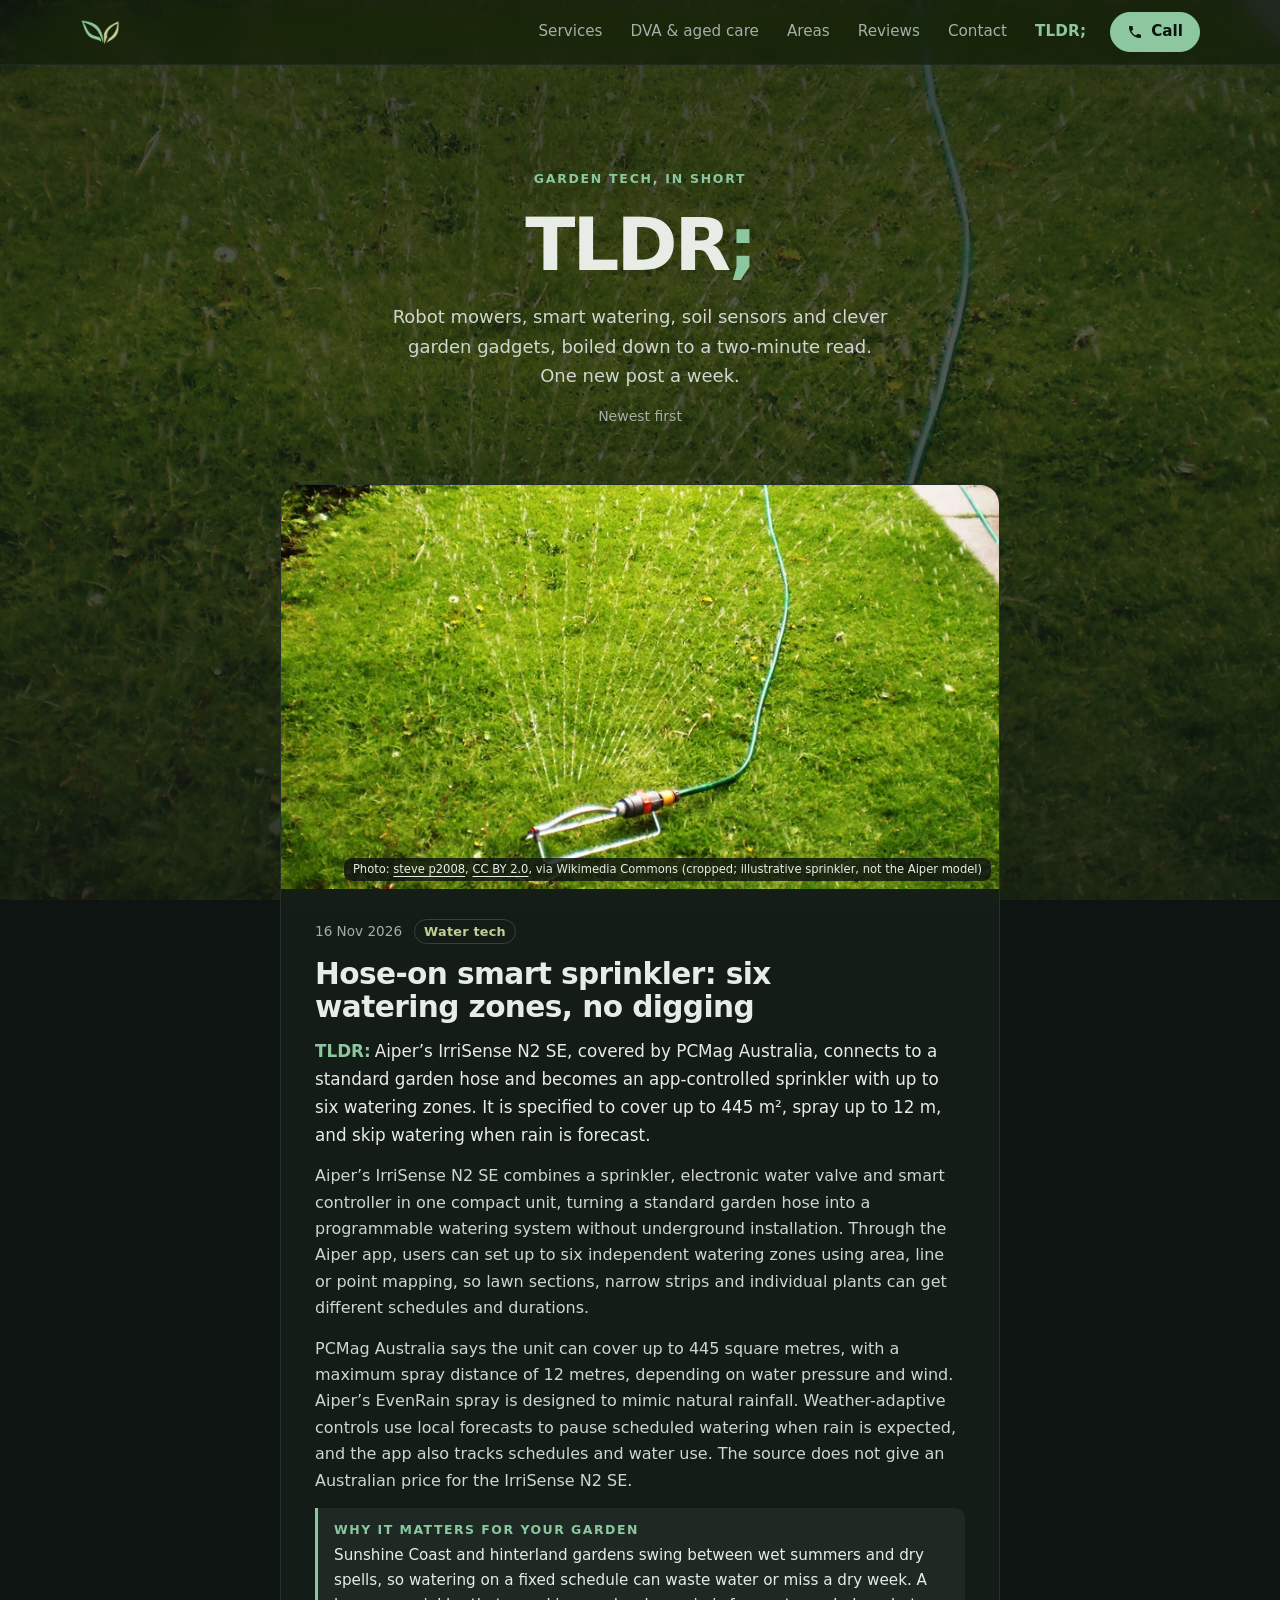
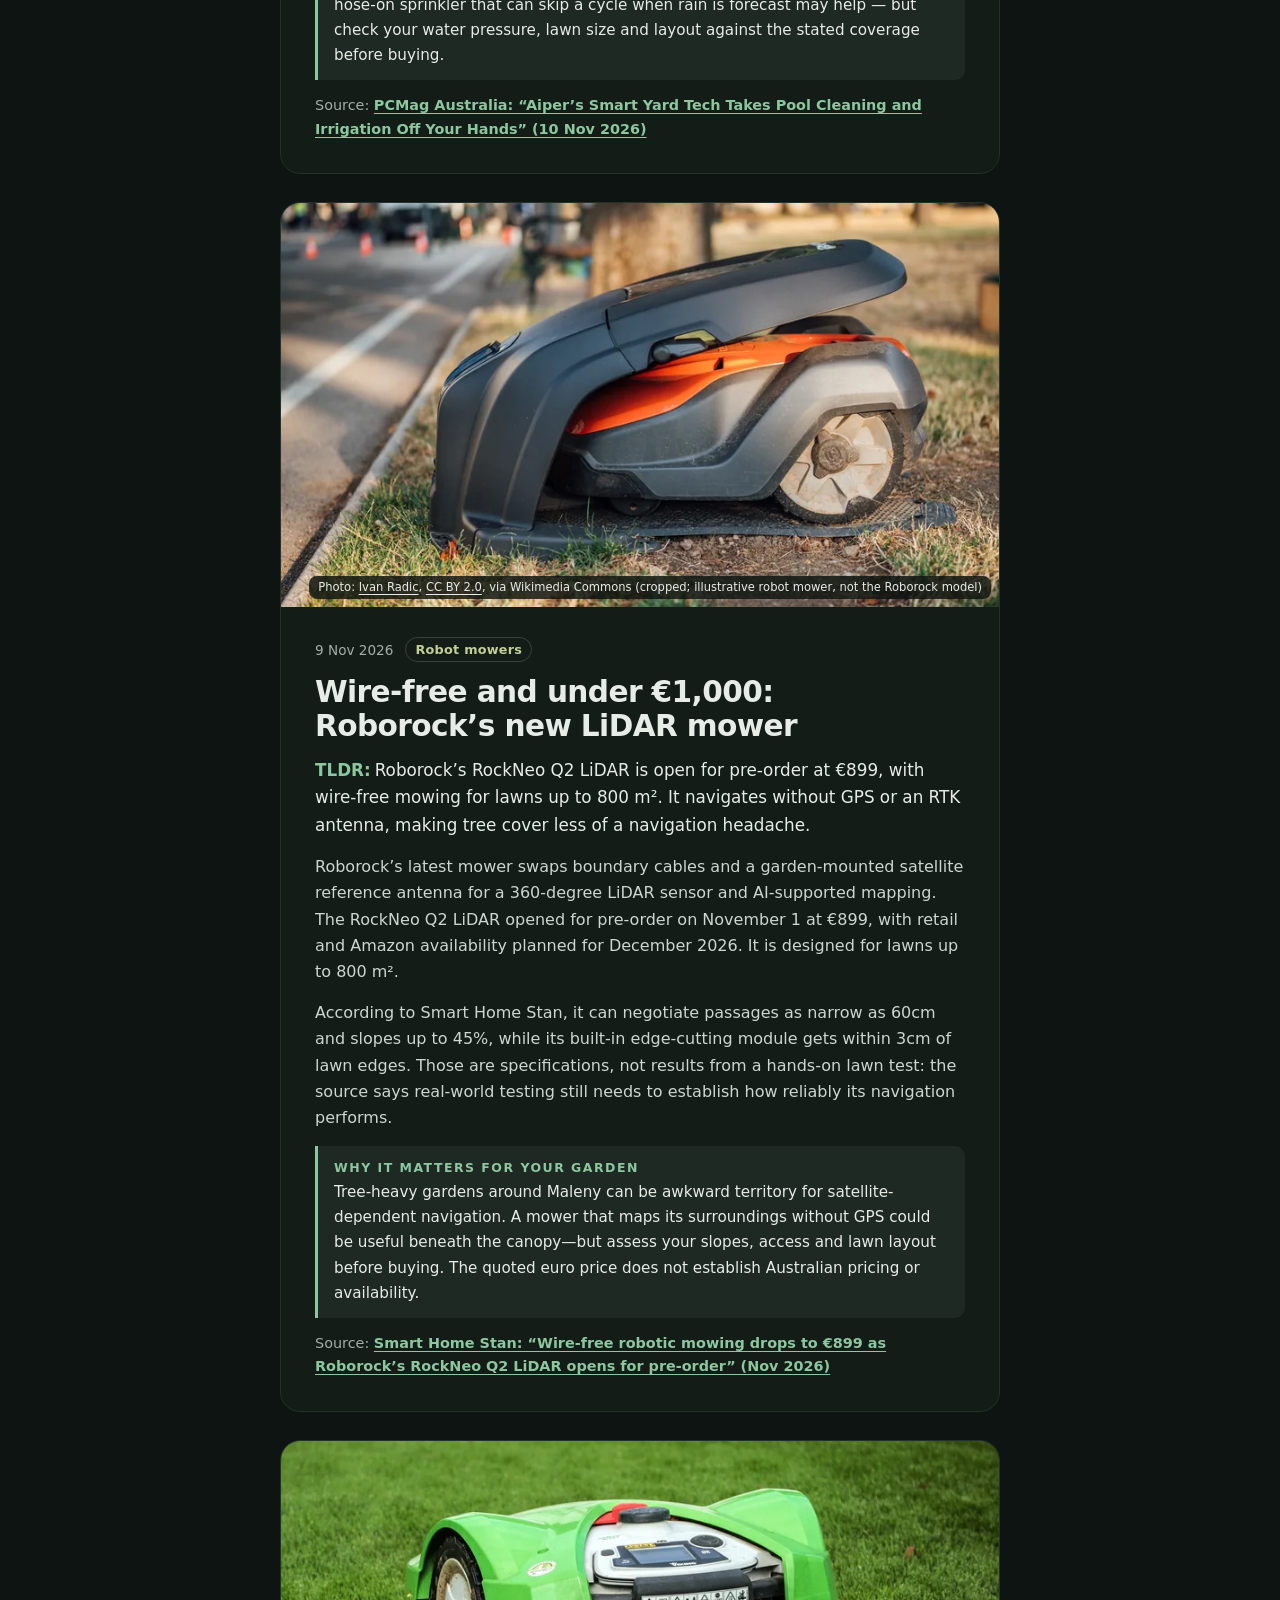
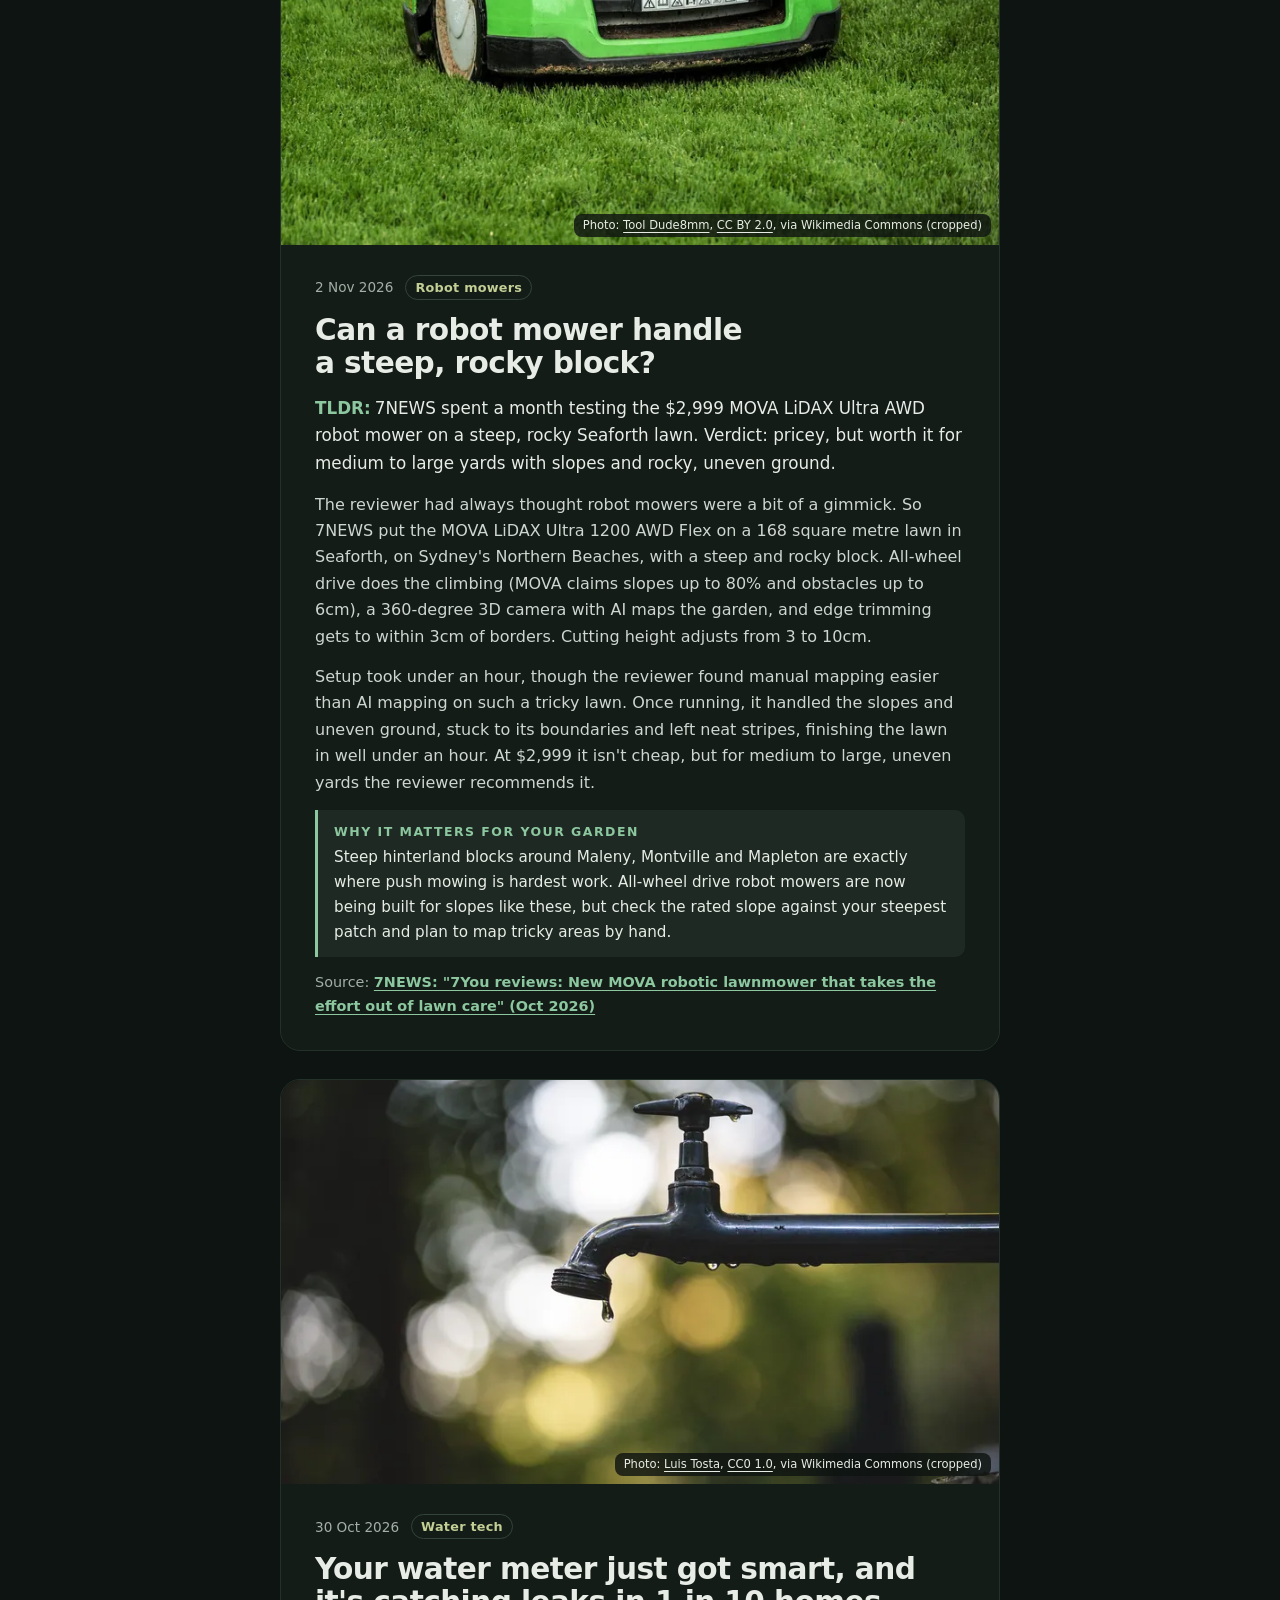
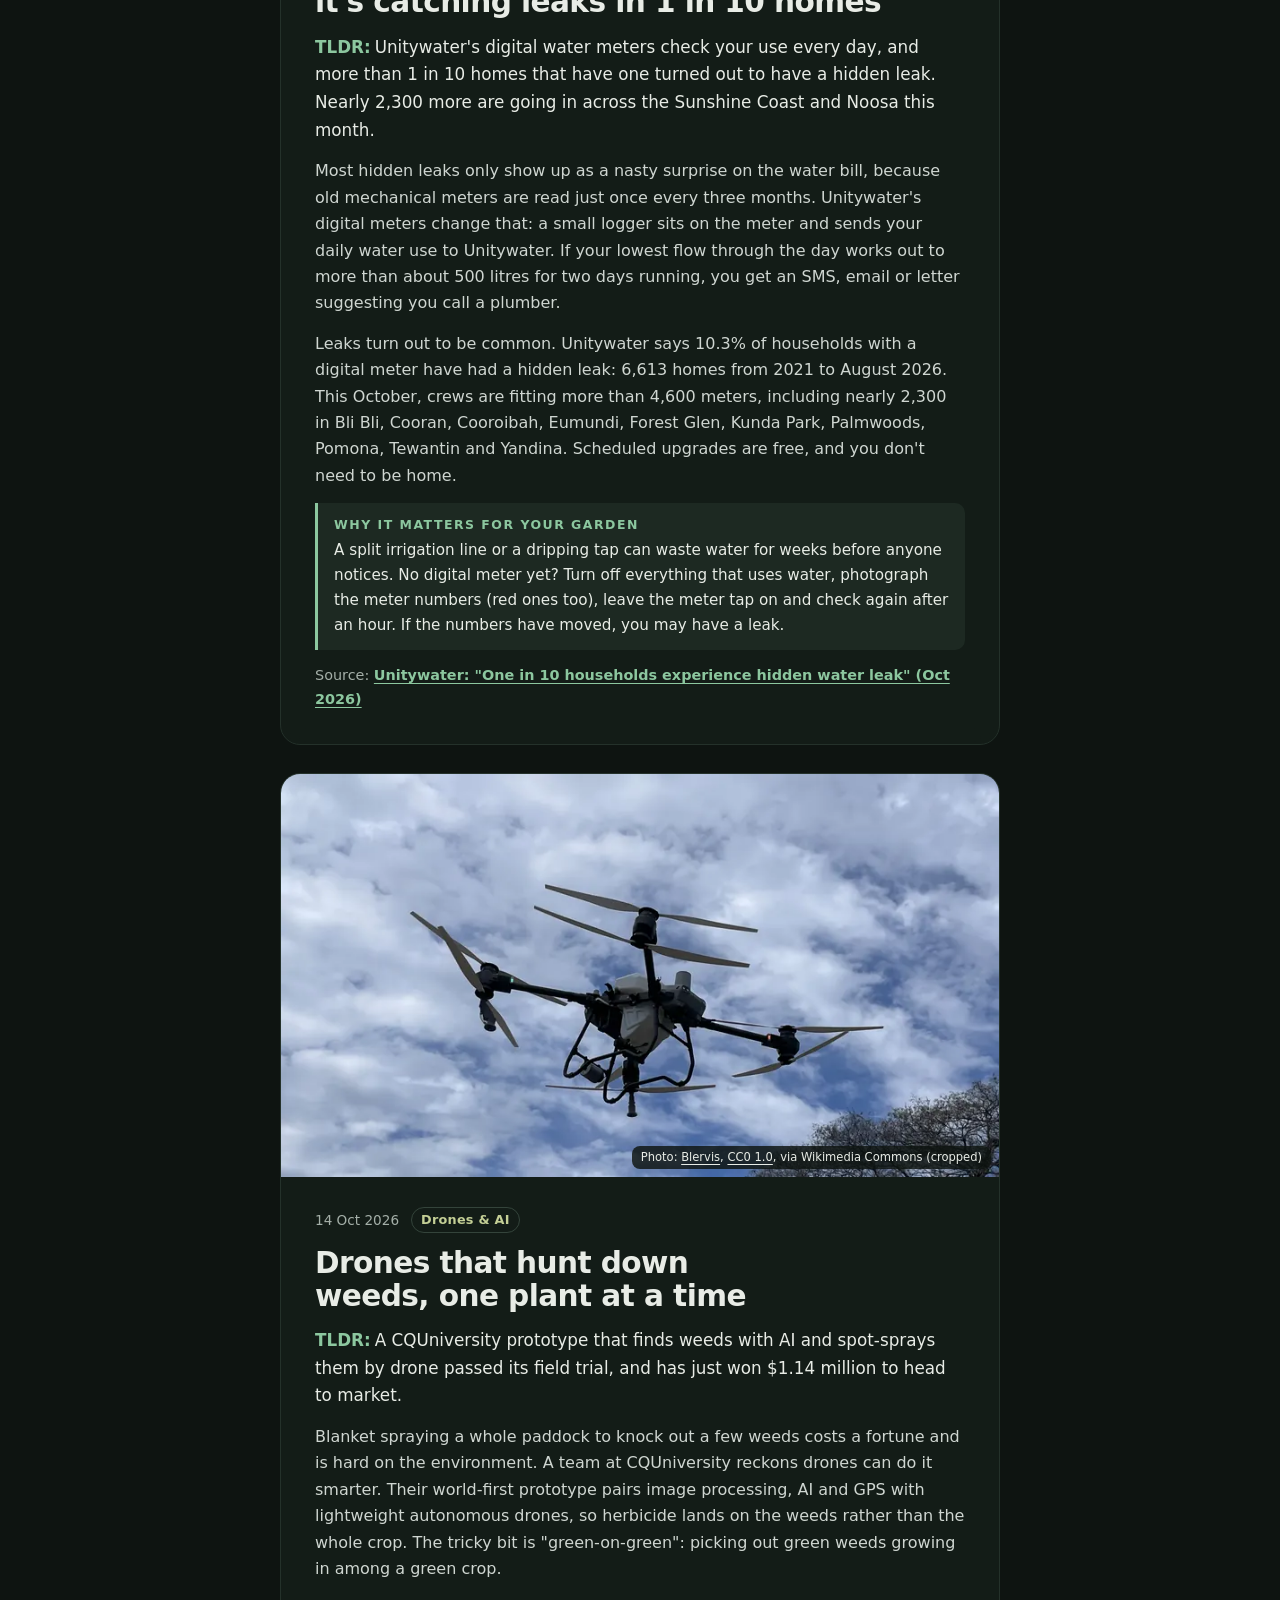
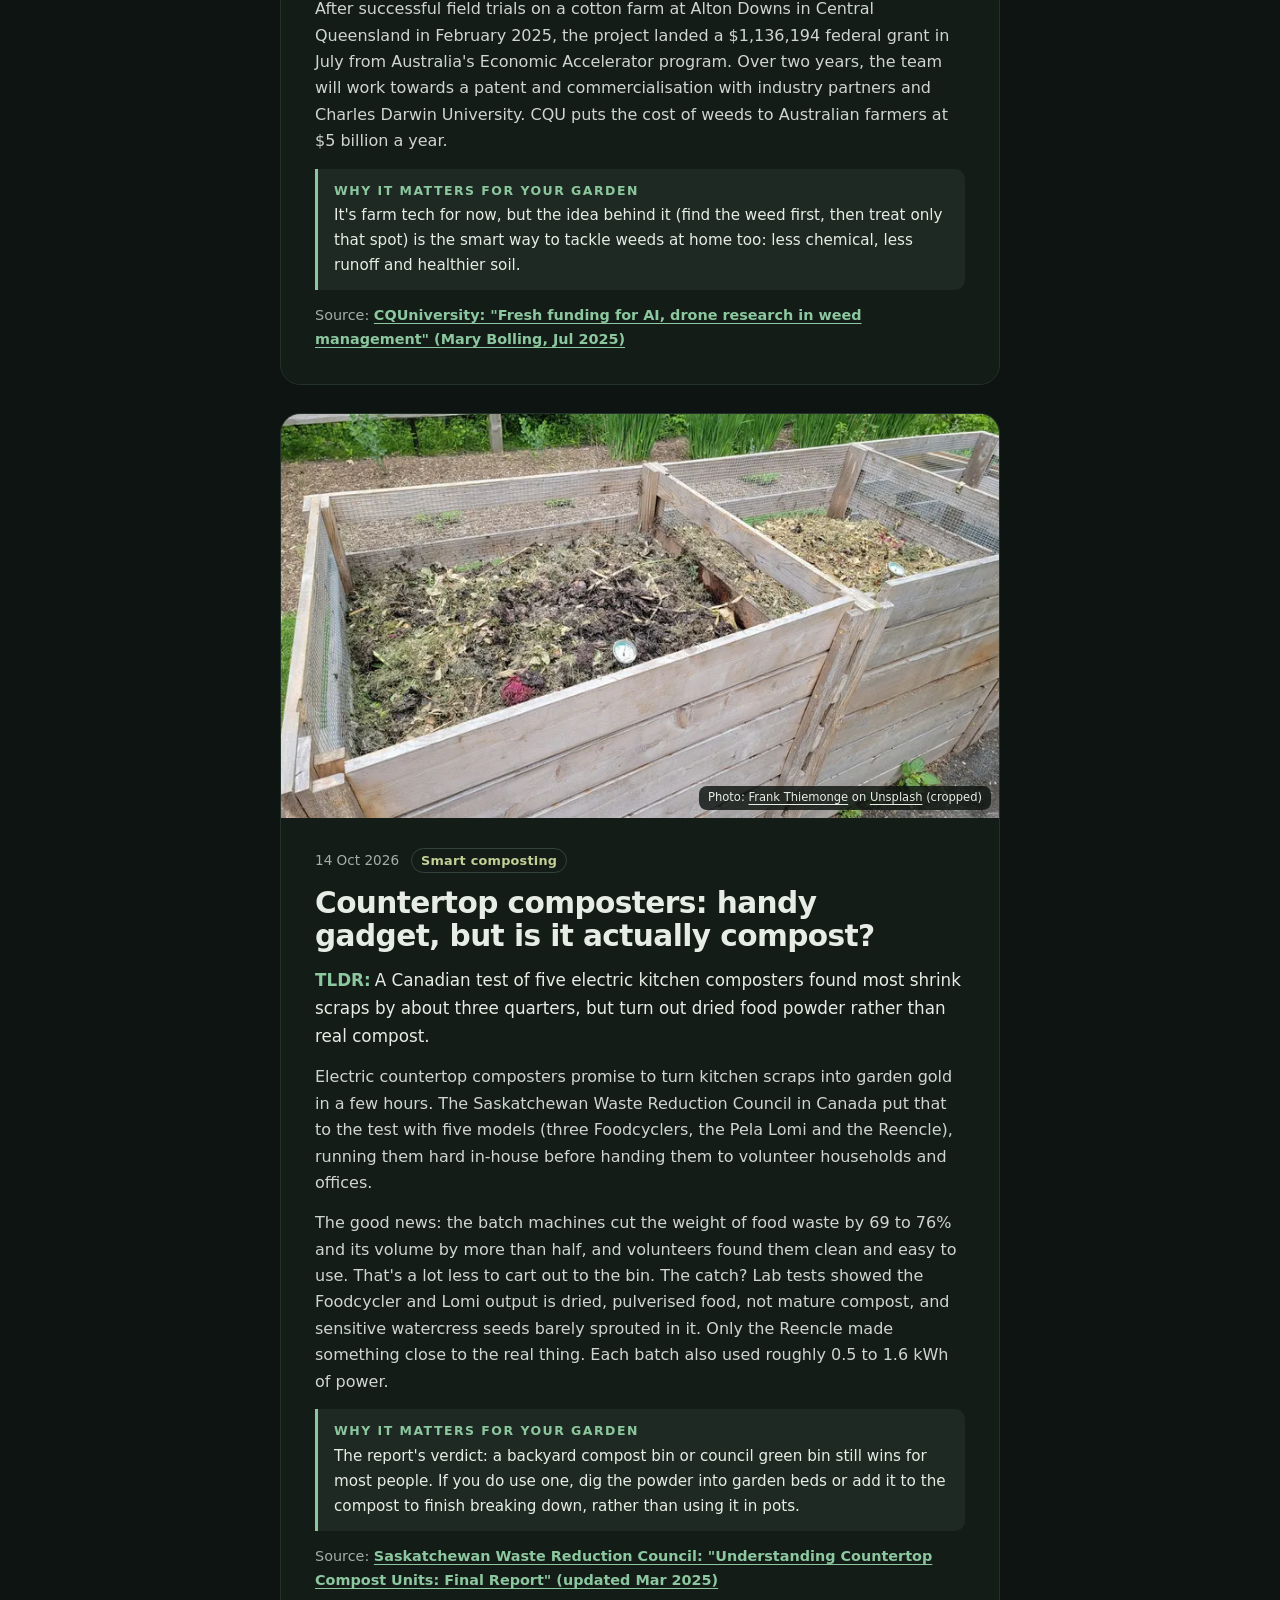
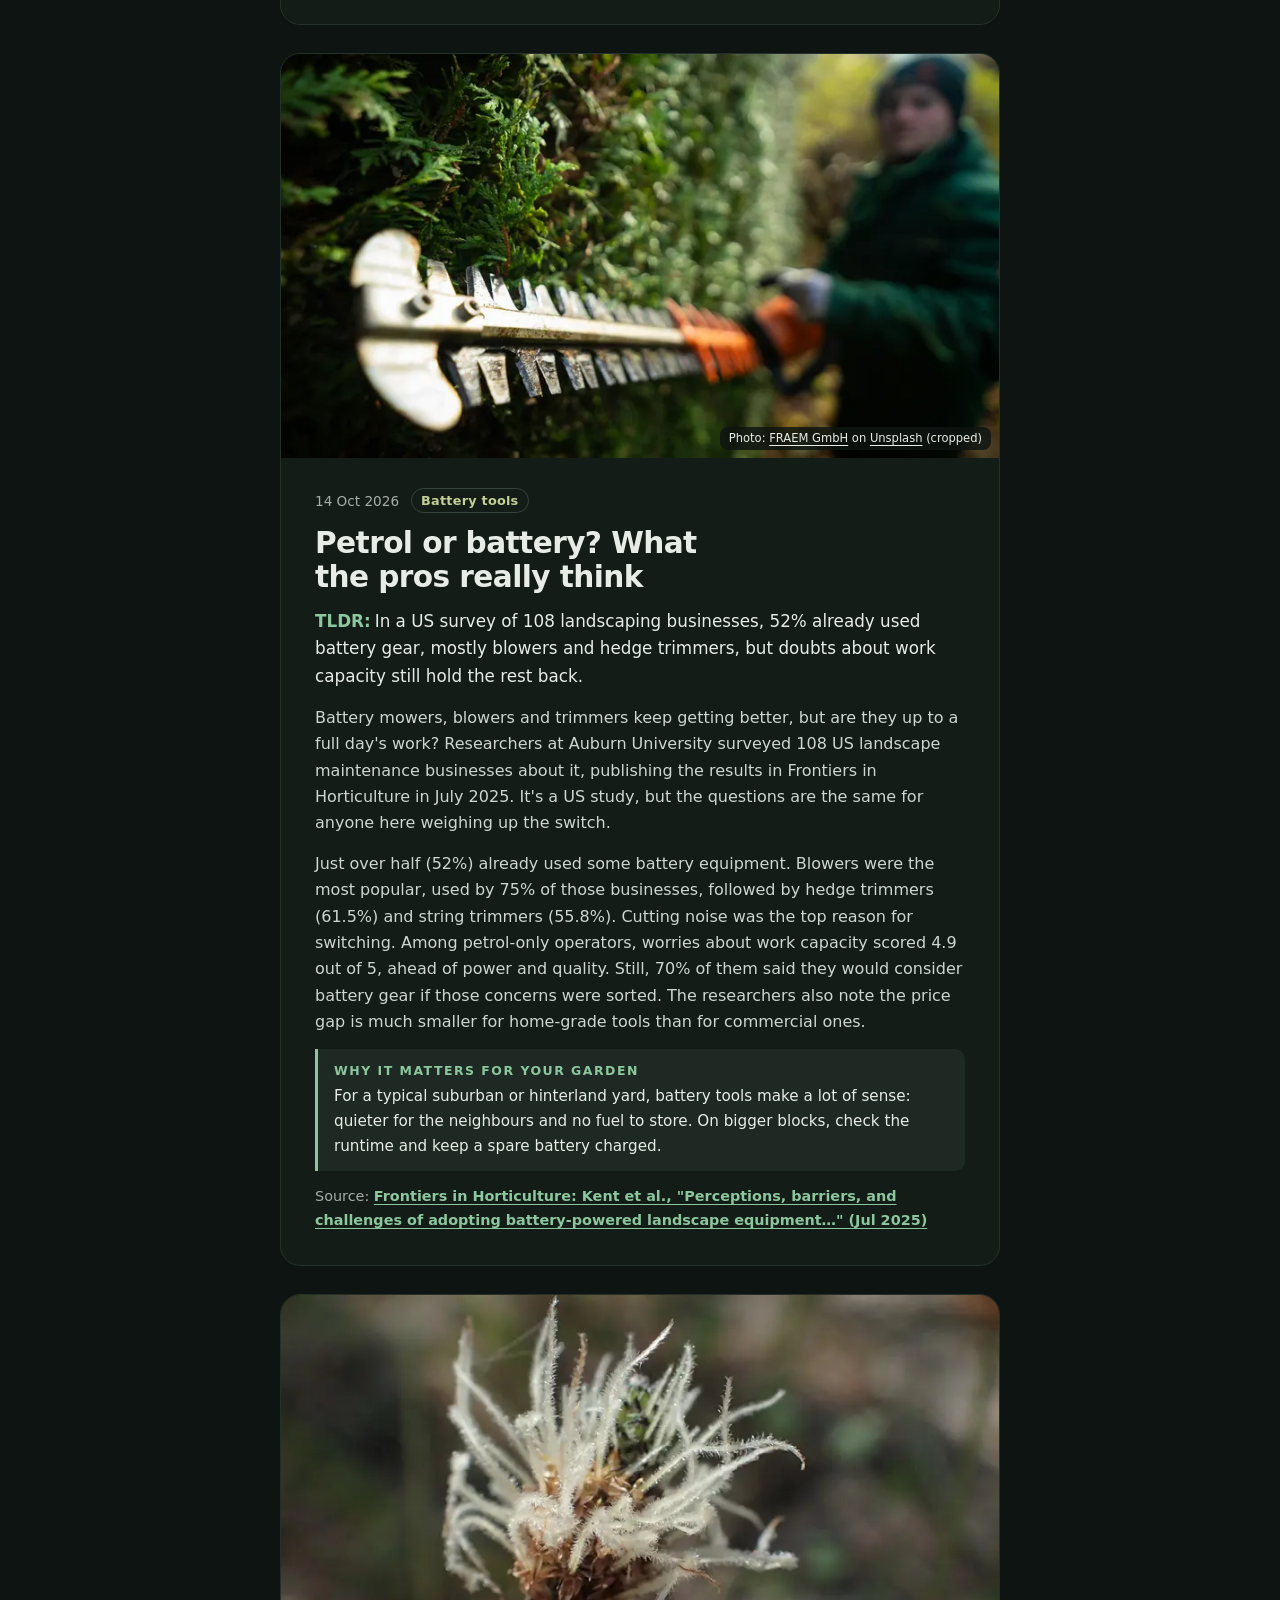
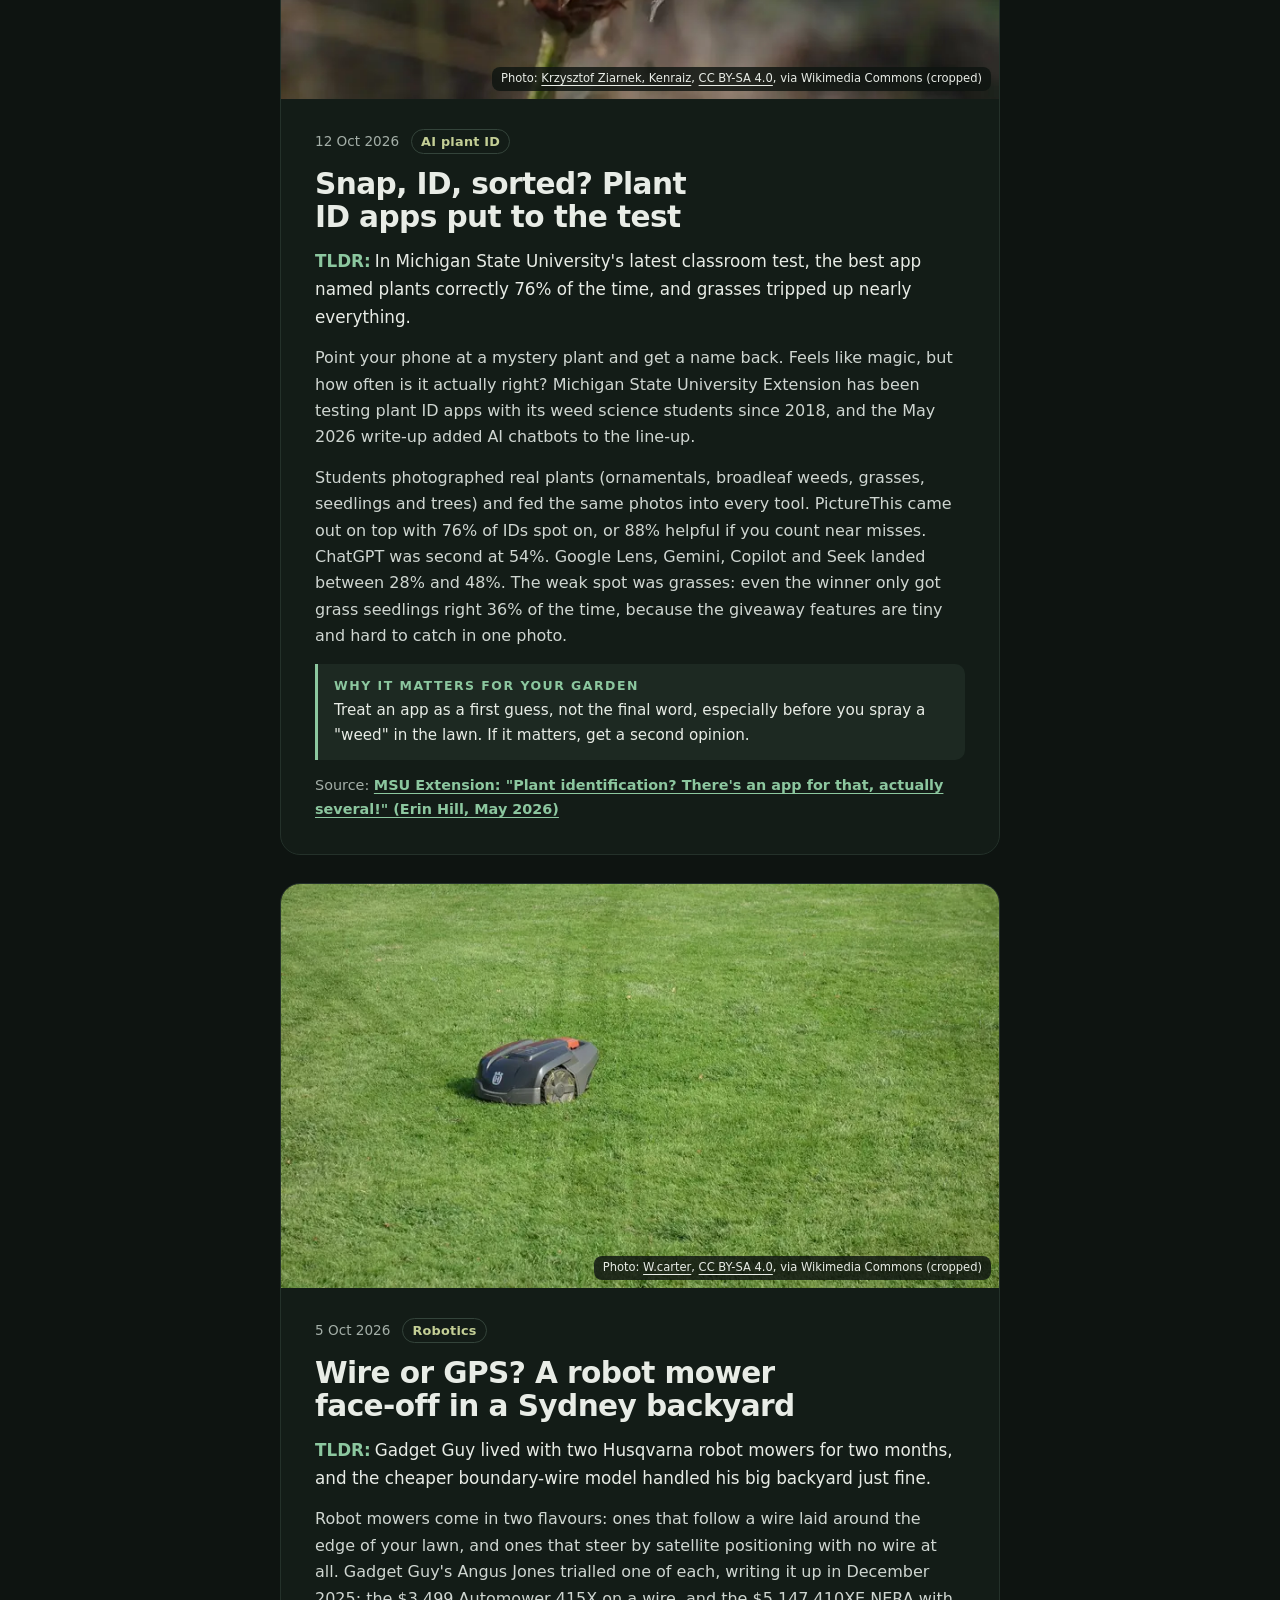
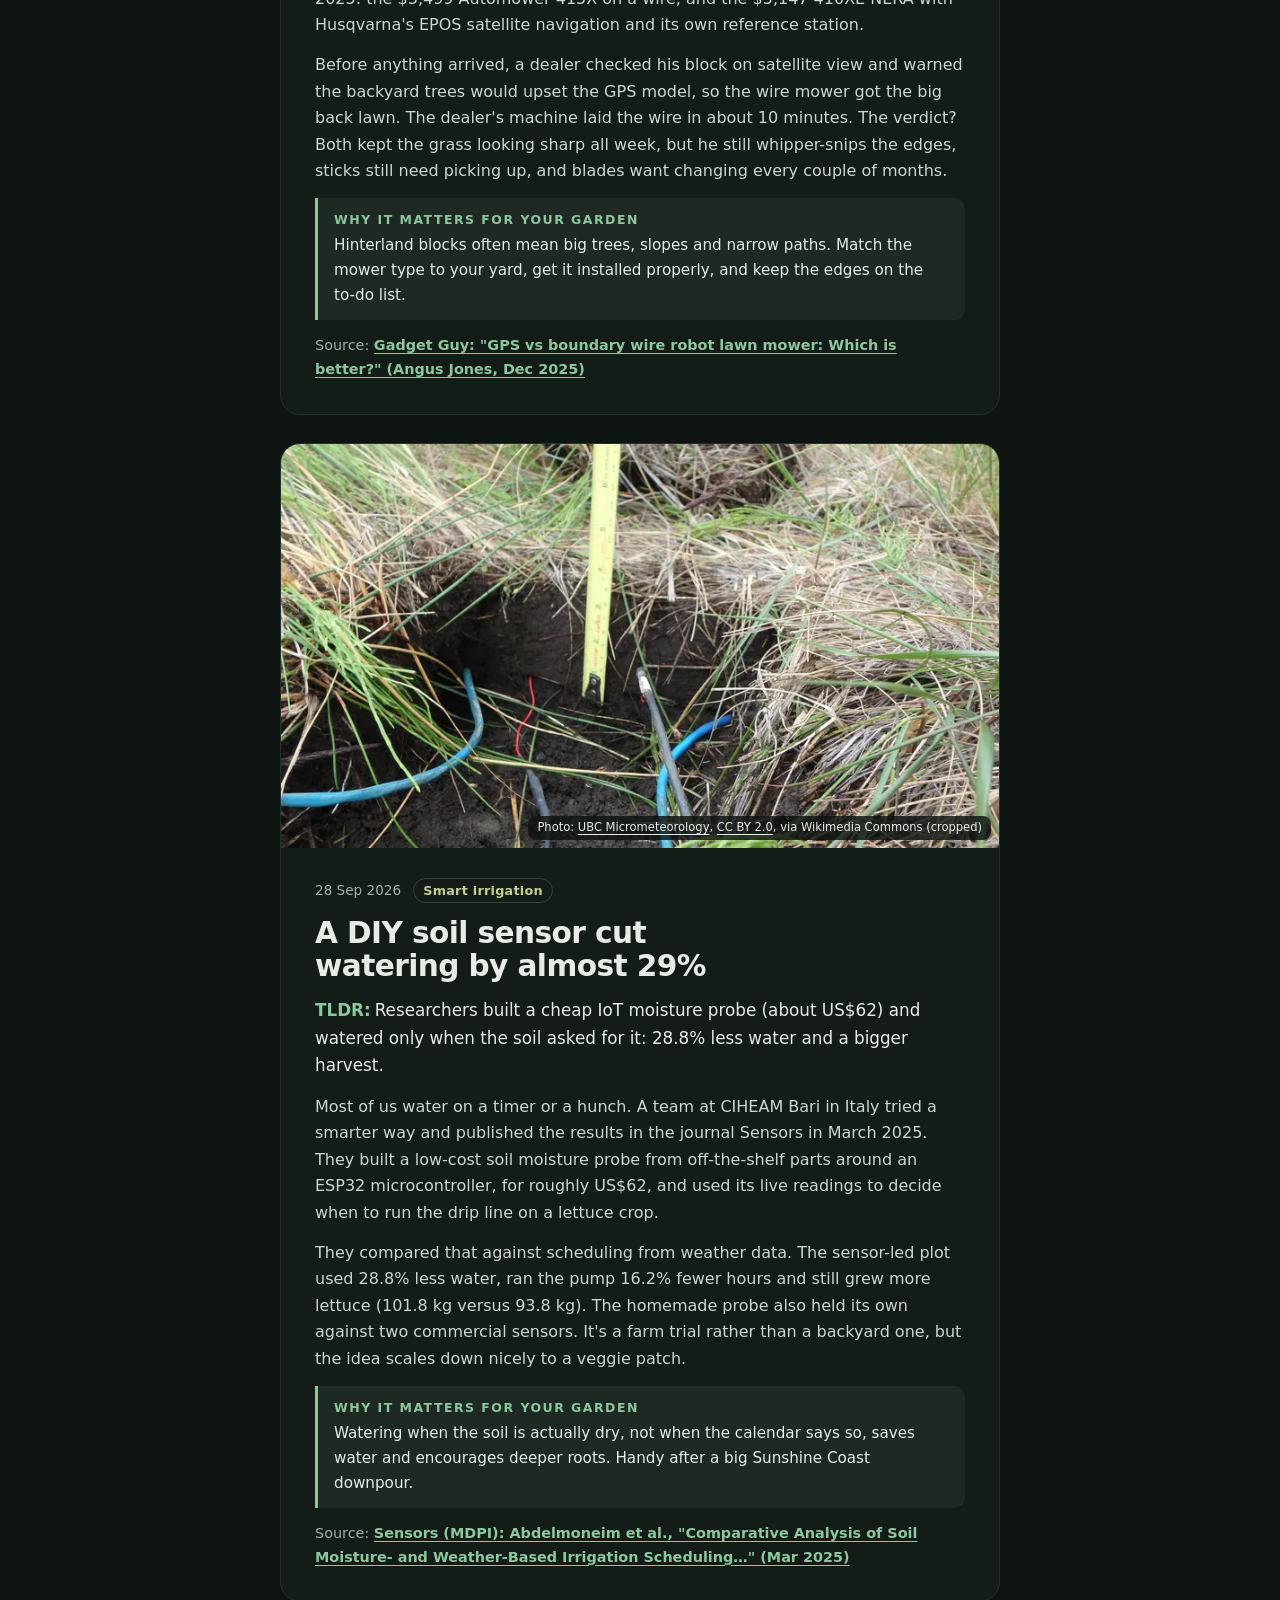
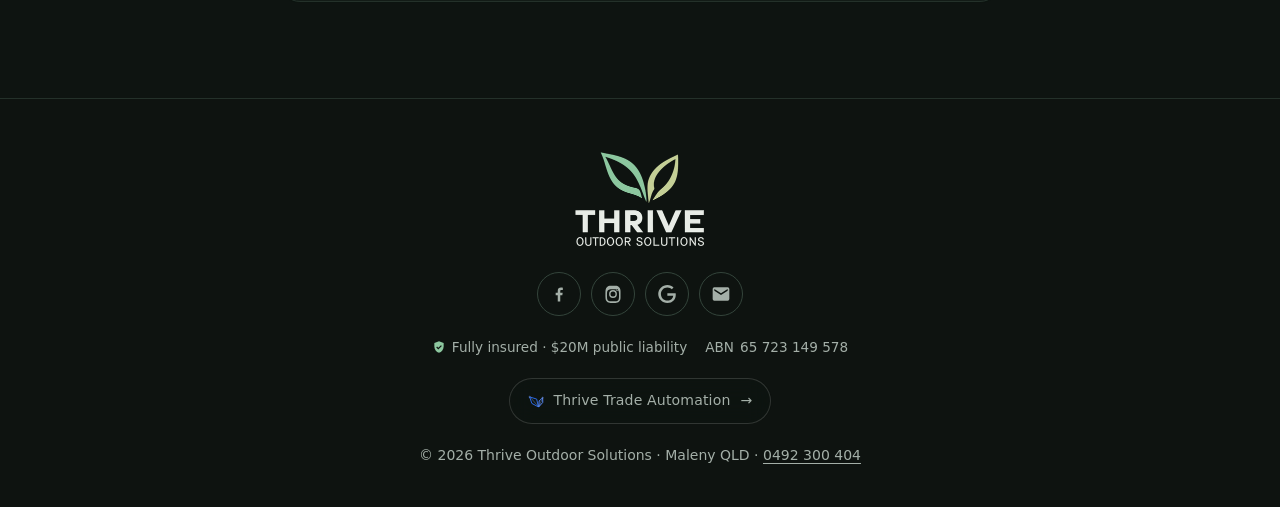
==== commit da055189: "v26: TLDR smart hose sprinkler" ====
--- a/tldr/index.html
+++ b/tldr/index.html
@@ -70,6 +70,25 @@
     </header>
 
     <div class="feed">
+      <!-- POST 2026-11-16 -->
+      <article class="post" id="aiper-irrisense-n2-se" data-bg="../images/tldr-smart-sprinkler-1600.webp" data-bg-sm="../images/tldr-smart-sprinkler-800.webp" aria-labelledby="aiper-irrisense-n2-se-h">
+        <figure class="post-media">
+          <picture>
+            <source type="image/webp" srcset="../images/tldr-smart-sprinkler-800.webp 800w, ../images/tldr-smart-sprinkler-1600.webp 1600w" sizes="(min-width: 760px) 720px, calc(100vw - 32px)">
+            <img src="../images/tldr-smart-sprinkler-800.jpg" srcset="../images/tldr-smart-sprinkler-800.jpg 800w, ../images/tldr-smart-sprinkler-1600.jpg 1600w" sizes="(min-width: 760px) 720px, calc(100vw - 32px)" width="1600" height="900" loading="lazy" decoding="async" alt="An oscillating garden sprinkler attached to a green hose, spraying a fan of water across a lush green lawn">
+          </picture>
+          <figcaption>Photo: <a href="https://commons.wikimedia.org/wiki/File:Oscillating_Sprinkler.jpg" target="_blank" rel="noopener noreferrer">steve p2008</a>, <a href="https://creativecommons.org/licenses/by/2.0/" target="_blank" rel="noopener noreferrer">CC BY 2.0</a>, via Wikimedia Commons (cropped; illustrative sprinkler, not the Aiper model)</figcaption>
+        </figure>
+        <div class="post-body">
+          <p class="post-meta"><time datetime="2026-11-16">16 Nov 2026</time><span class="tag">Water tech</span></p>
+          <h2 id="aiper-irrisense-n2-se-h">Hose-on smart sprinkler: six watering zones, no digging</h2>
+          <p class="post-tldr"><strong>TLDR:</strong>Aiper’s IrriSense N2 SE, covered by PCMag Australia, connects to a standard garden hose and becomes an app-controlled sprinkler with up to six watering zones. It is specified to cover up to 445 m², spray up to 12 m, and skip watering when rain is forecast.</p>
+          <p class="post-text">Aiper’s IrriSense N2 SE combines a sprinkler, electronic water valve and smart controller in one compact unit, turning a standard garden hose into a programmable watering system without underground installation. Through the Aiper app, users can set up to six independent watering zones using area, line or point mapping, so lawn sections, narrow strips and individual plants can get different schedules and durations.</p>
+          <p class="post-text">PCMag Australia says the unit can cover up to 445 square metres, with a maximum spray distance of 12 metres, depending on water pressure and wind. Aiper’s EvenRain spray is designed to mimic natural rainfall. Weather-adaptive controls use local forecasts to pause scheduled watering when rain is expected, and the app also tracks schedules and water use. The source does not give an Australian price for the IrriSense N2 SE.</p>
+          <p class="post-why"><strong>Why it matters for your garden</strong>Sunshine Coast and hinterland gardens swing between wet summers and dry spells, so watering on a fixed schedule can waste water or miss a dry week. A hose-on sprinkler that can skip a cycle when rain is forecast may help — but check your water pressure, lawn size and layout against the stated coverage before buying.</p>
+          <p class="post-source">Source: <a href="https://au.pcmag.com/smart-home/120832/aiper-experts-duo-scuba-s3-irrisense-n2-se-australia-smart-robot-pool-cleaner-specs" target="_blank" rel="noopener noreferrer">PCMag Australia: “Aiper’s Smart Yard Tech Takes Pool Cleaning and Irrigation Off Your Hands” (10 Nov 2026)</a></p>
+        </div>
+      </article>
       <!-- POST 2026-11-09 -->
       <article class="post" id="roborock-q2-lidar" data-bg="../images/tldr-roborock-q2-1600.webp" data-bg-sm="../images/tldr-roborock-q2-800.webp" aria-labelledby="roborock-q2-lidar-h">
         <figure class="post-media">
